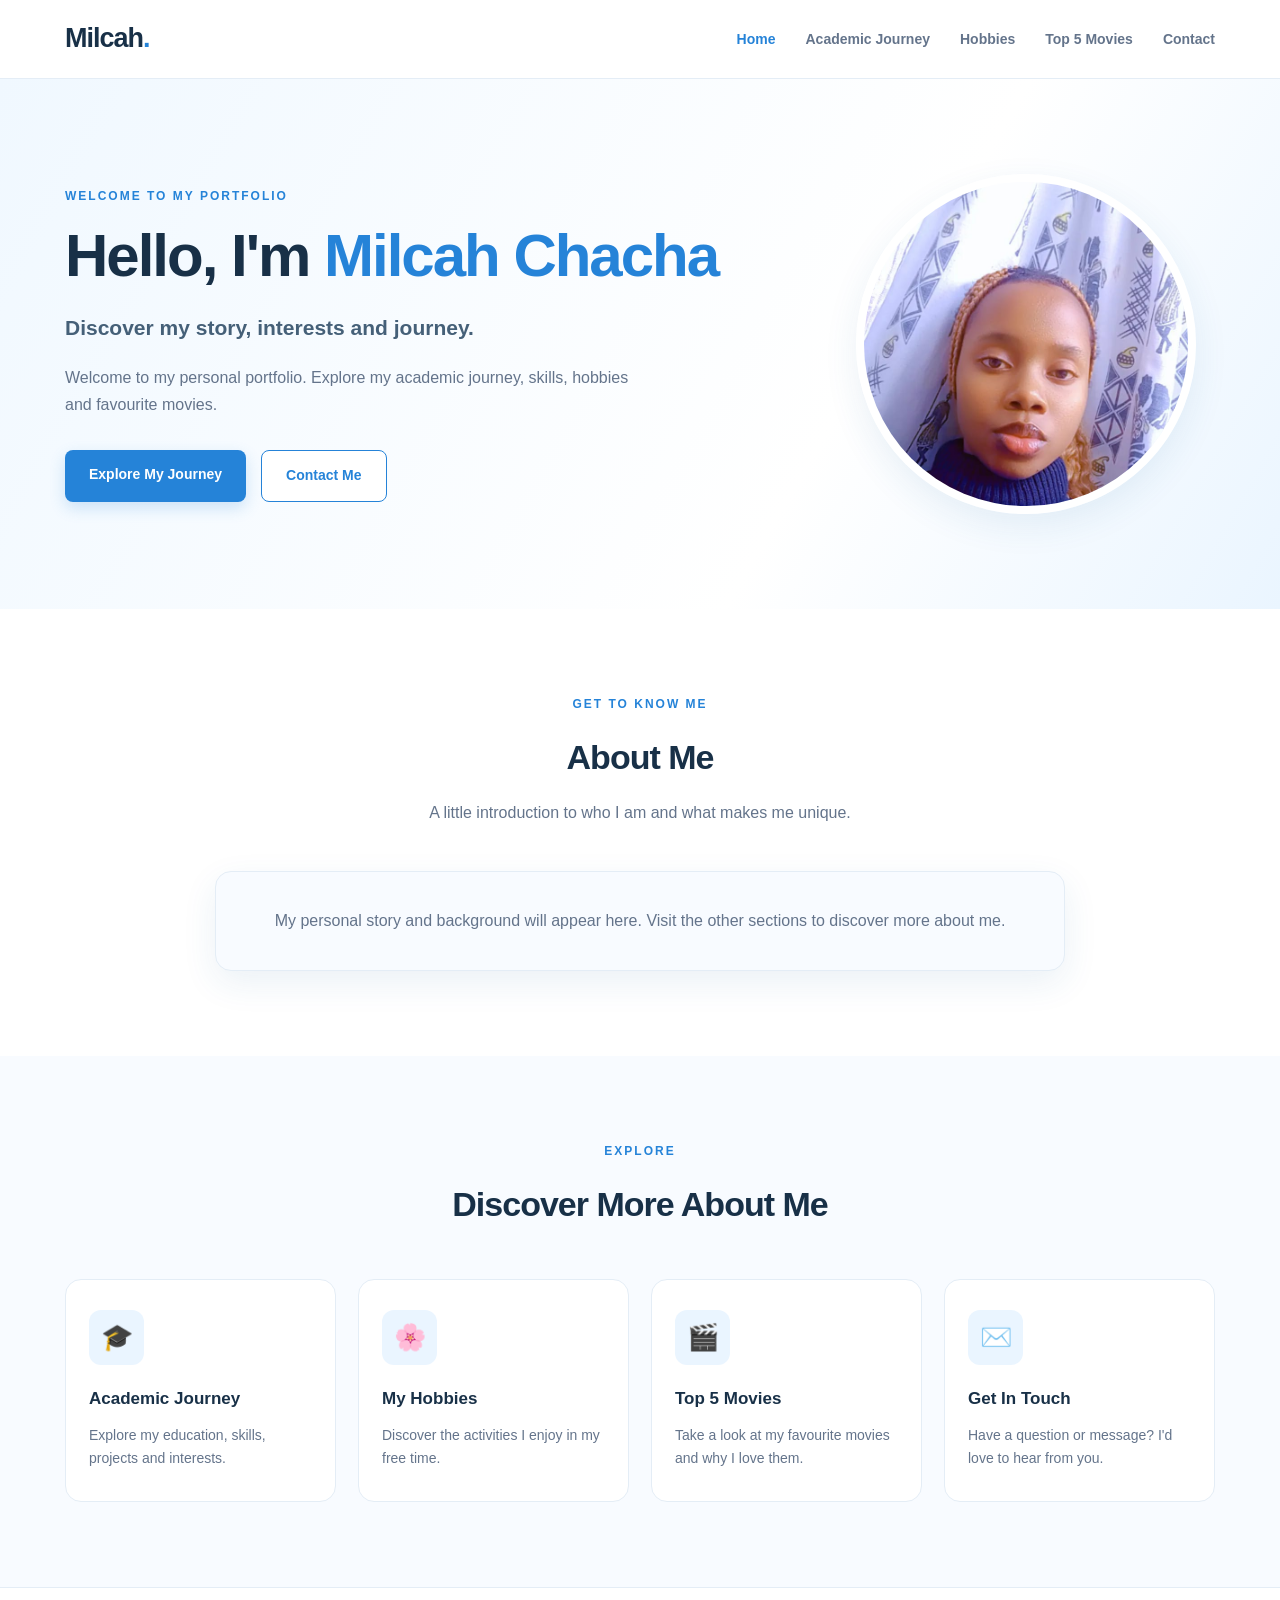
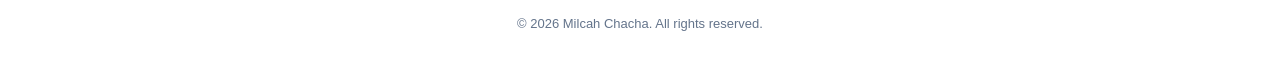
==== frontend/index.html @ 8a91ce58 "first commit" ====
<!DOCTYPE html>
<html lang="en">
<head>
    <meta charset="UTF-8">
    <meta name="viewport" content="width=device-width, initial-scale=1.0">
    <meta name="description" content="The personal portfolio of Milcah Chacha.">
    <title>Milcah Chacha | Personal Portfolio</title>

    <link rel="stylesheet" href="./assets/css/style.css">
</head>

<body>

    <!-- NAVIGATION -->
    <header class="site-header">
        <nav class="navbar container">

            <a href="./index.html" class="logo">
                Milcah<span>.</span>
            </a>

            <button class="menu-toggle"
                    id="menu-toggle"
                    aria-label="Toggle navigation"
                    aria-expanded="false">
                ☰
            </button>

            <ul class="nav-links" id="nav-links">
                <li>
                    <a href="./index.html" class="active">Home</a>
                </li>

                <li>
                    <a href="./academic.html">Academic Journey</a>
                </li>

                <li>
                    <a href="./hobbies.html">Hobbies</a>
                </li>

                <li>
                    <a href="./movies.html">Top 5 Movies</a>
                </li>

                <li>
                    <a href="./contact.html">Contact</a>
                </li>
            </ul>

        </nav>
    </header>


    <main>

        <!-- HERO SECTION -->
        <section class="hero">
            <div class="container hero-content">

                <div class="hero-text">

                    <p class="eyebrow">
                        WELCOME TO MY PORTFOLIO
                    </p>

                    <h1>
                        Hello, I'm
                        <span id="profile-name">Milcah Chacha</span>
                    </h1>

                    <h2 id="profile-headline">
                        Discover my story, interests and journey.
                    </h2>

                    <p id="profile-bio">
                        Welcome to my personal portfolio. Explore my academic
                        journey, skills, hobbies and favourite movies.
                    </p>

                    <div class="hero-buttons">

                        <a href="./academic.html" class="btn btn-primary">
                            Explore My Journey
                        </a>

                        <a href="./contact.html" class="btn btn-outline">
                            Contact Me
                        </a>

                    </div>

                </div>

                <div class="hero-image">
                    <img
                        id="profile-image"
                        src="./assets/images/profile-placeholder.jpg"
                        alt="Milcah Chacha"
                        onerror="this.style.display='none'"
                    >
                </div>

            </div>
        </section>


        <!-- ABOUT SECTION -->
        <section class="about-section section-padding">

            <div class="container">

                <div class="section-heading">

                    <p class="eyebrow">GET TO KNOW ME</p>

                    <h2>About Me</h2>

                    <p>
                        A little introduction to who I am and what makes me unique.
                    </p>

                </div>

                <div class="about-card">

                    <p id="about-bio">
                        My personal story and background will appear here.
                        Visit the other sections to discover more about me.
                    </p>

                </div>

            </div>

        </section>


        <!-- PORTFOLIO QUICK LINKS -->
        <section class="quick-links section-padding">

            <div class="container">

                <div class="section-heading">

                    <p class="eyebrow">EXPLORE</p>

                    <h2>Discover More About Me</h2>

                </div>

                <div class="feature-grid">

                    <a href="./academic.html" class="feature-card">

                        <span class="feature-icon">🎓</span>

                        <h3>Academic Journey</h3>

                        <p>
                            Explore my education, skills, projects and interests.
                        </p>

                    </a>


                    <a href="./hobbies.html" class="feature-card">

                        <span class="feature-icon">🌸</span>

                        <h3>My Hobbies</h3>

                        <p>
                            Discover the activities I enjoy in my free time.
                        </p>

                    </a>


                    <a href="./movies.html" class="feature-card">

                        <span class="feature-icon">🎬</span>

                        <h3>Top 5 Movies</h3>

                        <p>
                            Take a look at my favourite movies and why I love them.
                        </p>

                    </a>


                    <a href="./contact.html" class="feature-card">

                        <span class="feature-icon">✉️</span>

                        <h3>Get In Touch</h3>

                        <p>
                            Have a question or message? I'd love to hear from you.
                        </p>

                    </a>

                </div>

            </div>

        </section>

    </main>


    <!-- FOOTER -->
    <footer class="site-footer">

        <div class="container">

            <p>
                &copy;
                <span id="current-year"></span>
                Milcah Chacha. All rights reserved.
            </p>

        </div>

    </footer>


    <!-- JAVASCRIPT -->
    <script src="./assets/js/api.js"></script>
    <script src="./assets/js/main.js"></script>

</body>
</html>
---- frontend/assets/css/style.css ----
/* =========================================
   MILCAH CHACHA - PERSONAL PORTFOLIO
   Main stylesheet
========================================= */

:root {
    --primary: #2583d8;
    --primary-dark: #1768b5;
    --primary-light: #eaf5ff;
    --text-dark: #183047;
    --text-muted: #64748b;
    --white: #ffffff;
    --background: #f8fbff;
    --border: #e4edf6;
    --shadow: 0 12px 35px rgba(36, 100, 160, 0.09);
    --radius: 16px;
}

* {
    margin: 0;
    padding: 0;
    box-sizing: border-box;
}

html {
    scroll-behavior: smooth;
}

body {
    font-family: "Segoe UI", Arial, sans-serif;
    color: var(--text-dark);
    background: var(--white);
    line-height: 1.7;
}

a {
    text-decoration: none;
    color: inherit;
}

.container {
    width: min(1150px, 90%);
    margin: auto;
}

.section-padding {
    padding: 85px 0;
}

/* NAVIGATION */

.site-header {
    background: var(--white);
    border-bottom: 1px solid var(--border);
    position: sticky;
    top: 0;
    z-index: 1000;
}

.navbar {
    min-height: 78px;
    display: flex;
    justify-content: space-between;
    align-items: center;
}

.logo {
    font-size: 27px;
    font-weight: 800;
    letter-spacing: -1px;
    color: var(--text-dark);
}

.logo span {
    color: var(--primary);
}

.nav-links {
    display: flex;
    align-items: center;
    gap: 30px;
    list-style: none;
}

.nav-links a {
    color: var(--text-muted);
    font-size: 14px;
    font-weight: 600;
    transition: color 0.3s ease;
}

.nav-links a:hover,
.nav-links a.active {
    color: var(--primary);
}

.menu-toggle {
    display: none;
    border: none;
    background: none;
    font-size: 27px;
    cursor: pointer;
    color: var(--text-dark);
}

/* HERO SECTION */

.hero {
    background: linear-gradient(
        120deg,
        #f0f8ff 0%,
        #ffffff 65%,
        #eaf5ff 100%
    );
    padding: 95px 0;
    overflow: hidden;
}

.hero-content {
    display: grid;
    grid-template-columns: 1.3fr 0.7fr;
    align-items: center;
    gap: 70px;
}

.eyebrow {
    color: var(--primary);
    font-size: 12px;
    font-weight: 800;
    letter-spacing: 2px;
    margin-bottom: 15px;
}

.hero-text h1 {
    font-size: clamp(38px, 5vw, 60px);
    line-height: 1.15;
    letter-spacing: -2px;
    margin-bottom: 20px;
}

.hero-text h1 span {
    color: var(--primary);
}

.hero-text h2 {
    font-size: 21px;
    font-weight: 600;
    color: #456078;
    margin-bottom: 18px;
}

.hero-text > p:not(.eyebrow) {
    color: var(--text-muted);
    max-width: 570px;
    font-size: 16px;
}

.hero-buttons {
    display: flex;
    flex-wrap: wrap;
    gap: 15px;
    margin-top: 32px;
}

.btn {
    display: inline-block;
    padding: 13px 24px;
    border-radius: 8px;
    font-size: 14px;
    font-weight: 700;
    transition: all 0.3s ease;
}

.btn-primary {
    background: var(--primary);
    color: var(--white);
    box-shadow: 0 6px 16px rgba(37, 131, 216, 0.2);
}

.btn-primary:hover {
    background: var(--primary-dark);
    transform: translateY(-3px);
}

.btn-outline {
    color: var(--primary);
    border: 1px solid var(--primary);
    background: var(--white);
}

.btn-outline:hover {
    background: var(--primary-light);
    transform: translateY(-3px);
}

/* CIRCULAR PROFILE IMAGE */

.hero-image {
    display: flex;
    justify-content: center;
    align-items: center;
}

.hero-image img {
    width: 340px;
    height: 340px;
    min-width: 340px;
    object-fit: cover;
    object-position: center 35%;
    border-radius: 50%;
    border: 8px solid var(--white);
    box-shadow: var(--shadow);
}

/* SECTION HEADINGS */

.section-heading {
    text-align: center;
    max-width: 650px;
    margin: 0 auto 45px;
}

.section-heading h2 {
    font-size: 34px;
    letter-spacing: -1px;
    margin-bottom: 12px;
}

.section-heading > p:last-child {
    color: var(--text-muted);
}

/* ABOUT SECTION */

.about-section {
    background: var(--white);
}

.about-card {
    max-width: 850px;
    margin: auto;
    padding: 35px;
    background: var(--background);
    border: 1px solid var(--border);
    border-radius: var(--radius);
    text-align: center;
    color: var(--text-muted);
    box-shadow: var(--shadow);
}

/* PROFILE CONTACT DETAILS */

.profile-contact {
    margin-top: 25px;
    padding-top: 20px;
    border-top: 1px solid var(--border);
    display: flex;
    justify-content: center;
    flex-wrap: wrap;
    gap: 20px;
}

.profile-contact p {
    font-size: 14px;
    color: var(--text-muted);
}

.profile-contact a {
    color: var(--primary);
    font-weight: 600;
}

.profile-contact a:hover {
    text-decoration: underline;
}

/* QUICK LINKS */

.quick-links {
    background: var(--background);
}

.feature-grid {
    display: grid;
    grid-template-columns: repeat(4, 1fr);
    gap: 22px;
}

.feature-card {
    display: block;
    padding: 30px 23px;
    background: var(--white);
    border: 1px solid var(--border);
    border-radius: var(--radius);
    transition: all 0.3s ease;
}

.feature-card:hover {
    transform: translateY(-7px);
    border-color: #a9d5fa;
    box-shadow: var(--shadow);
}

.feature-icon {
    display: inline-flex;
    width: 55px;
    height: 55px;
    justify-content: center;
    align-items: center;
    background: var(--primary-light);
    border-radius: 12px;
    font-size: 26px;
    margin-bottom: 20px;
}

.feature-card h3 {
    font-size: 17px;
    margin-bottom: 10px;
}

.feature-card p {
    color: var(--text-muted);
    font-size: 14px;
}

/* FOOTER */

.site-footer {
    background: var(--white);
    border-top: 1px solid var(--border);
    padding: 25px 0;
    text-align: center;
}

.site-footer p {
    color: var(--text-muted);
    font-size: 13px;
}

/* RESPONSIVE DESIGN */

@media (max-width: 950px) {
    .feature-grid {
        grid-template-columns: repeat(2, 1fr);
    }

    .hero-content {
        gap: 35px;
    }

    .hero-image img {
        width: 290px;
        height: 290px;
        min-width: 290px;
    }
}

@media (max-width: 700px) {
    .navbar {
        min-height: 70px;
    }

    .menu-toggle {
        display: block;
    }

    .nav-links {
        display: none;
        position: absolute;
        top: 70px;
        left: 0;
        width: 100%;
        padding: 20px 5%;
        background: var(--white);
        border-bottom: 1px solid var(--border);
        flex-direction: column;
        align-items: flex-start;
        gap: 18px;
    }

    .nav-links.show {
        display: flex;
    }

    .hero {
        padding: 65px 0;
    }

    .hero-content {
        grid-template-columns: 1fr;
        text-align: center;
    }

    .hero-text > p:not(.eyebrow) {
        margin: auto;
    }

    .hero-buttons {
        justify-content: center;
    }

    .hero-image {
        grid-row: 1;
    }

    .hero-image img {
        width: 250px;
        height: 250px;
        min-width: 250px;
    }

    .section-padding {
        padding: 65px 0;
    }

    .section-heading h2 {
        font-size: 28px;
    }

    .profile-contact {
        flex-direction: column;
        gap: 10px;
    }
}

@media (max-width: 480px) {
    .feature-grid {
        grid-template-columns: 1fr;
    }

    .hero-text h1 {
        font-size: 38px;
    }

    .about-card {
        padding: 24px;
    }
}

/* ==========================================
   ACADEMIC JOURNEY PAGE
========================================== */

.academic-hero {
    background: linear-gradient(135deg, #eaf5ff, #d6eaff);
    padding: 90px 0;
    text-align: center;
}

.academic-hero h1 {
    color: #153e65;
    font-size: clamp(2.2rem, 5vw, 3.5rem);
    margin: 15px 0;
}

.academic-hero p:not(.eyebrow) {
    max-width: 650px;
    margin: 0 auto;
    color: #52677d;
    line-height: 1.8;
}

.academic-alt {
    background: #f3f8fd;
}

.education-list {
    max-width: 850px;
    margin: 40px auto 0;
    display: grid;
    gap: 22px;
}

.education-card {
    display: flex;
    align-items: flex-start;
    gap: 22px;
    background: #ffffff;
    border: 1px solid #e1edf8;
    border-radius: 16px;
    padding: 28px;
    box-shadow: 0 8px 25px rgba(30, 75, 115, 0.07);
}

.education-marker {
    width: 55px;
    height: 55px;
    min-width: 55px;
    display: flex;
    align-items: center;
    justify-content: center;
    background: #e7f2ff;
    border-radius: 50%;
    font-size: 25px;
}

.education-content {
    flex: 1;
}

.education-period {
    display: inline-block;
    color: #2476bd;
    font-weight: 700;
    font-size: 0.9rem;
    margin-bottom: 10px;
}

.education-content h3 {
    color: #173f64;
    font-size: 1.25rem;
    margin-bottom: 10px;
}

.education-institution {
    color: #64758a;
    line-height: 1.7;
    margin-bottom: 15px;
}

.education-status {
    display: inline-block;
    background: #e8f6ee;
    color: #217346;
    padding: 7px 13px;
    border-radius: 20px;
    font-size: 0.85rem;
    font-weight: 600;
}

.academic-placeholder {
    max-width: 850px;
    margin: 30px auto 0;
    padding: 30px;
    background: #ffffff;
    border: 1px dashed #b9d3ec;
    border-radius: 14px;
    color: #65788c;
    text-align: center;
}

.academic-grid {
    display: grid;
    grid-template-columns: repeat(3, 1fr);
    gap: 22px;
    margin-top: 35px;
}

.academic-info-card,
.skill-card {
    background: #ffffff;
    padding: 28px;
    border: 1px solid #e3edf6;
    border-radius: 15px;
    box-shadow: 0 7px 22px rgba(30, 75, 115, 0.06);
}

.academic-icon {
    font-size: 32px;
    margin-bottom: 18px;
}

.academic-info-card h3,
.skill-card h3 {
    color: #173f64;
    margin-bottom: 12px;
}

.academic-info-card p,
.skill-card p {
    color: #64758a;
    line-height: 1.7;
}

.skill-card span {
    display: inline-block;
    margin-top: 12px;
    color: #2476bd;
    font-weight: 600;
}

.loading-message {
    text-align: center;
    color: #64758a;
    padding: 25px;
}

.error-message {
    color: #b42318;
    background: #fff1f0;
    border-radius: 10px;
    padding: 15px;
    text-align: center;
    margin-top: 20px;
}

@media (max-width: 750px) {

    .academic-hero {
        padding: 65px 20px;
    }

    .academic-grid {
        grid-template-columns: 1fr;
    }

    .education-card {
        padding: 20px;
        gap: 15px;
    }

    .education-marker {
        width: 45px;
        height: 45px;
        min-width: 45px;
    }

}

/* ==========================================
   HOBBIES PAGE
========================================== */

.hobbies-hero {
    background: linear-gradient(135deg, #eaf5ff, #dceeff);
}

.hobbies-grid {
    display: grid;
    grid-template-columns: repeat(3, minmax(0, 1fr));
    gap: 25px;
    margin-top: 40px;
}

.hobby-card {
    overflow: hidden;
    background: #ffffff;
    border: 1px solid #e3edf6;
    border-radius: 17px;
    box-shadow: 0 8px 25px rgba(30, 75, 115, 0.07);
    transition: transform 0.25s ease, box-shadow 0.25s ease;
}

.hobby-card:hover {
    transform: translateY(-6px);
    box-shadow: 0 14px 30px rgba(30, 75, 115, 0.12);
}

.hobby-visual {
    height: 210px;
    display: flex;
    align-items: center;
    justify-content: center;
    background: linear-gradient(135deg, #eaf5ff, #dceeff);
    overflow: hidden;
}

.hobby-image {
    width: 100%;
    height: 100%;
    object-fit: cover;
}

.hobby-icon {
    font-size: 75px;
}

.hobby-card-content {
    padding: 25px;
}

.hobby-card-content h3 {
    color: #173f64;
    font-size: 1.25rem;
    margin-bottom: 10px;
}

.hobby-card-content p {
    color: #64758a;
    line-height: 1.7;
}

@media (max-width: 850px) {
    .hobbies-grid {
        grid-template-columns: repeat(2, minmax(0, 1fr));
    }
}

@media (max-width: 550px) {
    .hobbies-grid {
        grid-template-columns: 1fr;
    }

    .hobby-visual {
        height: 230px;
    }
}

/* ==========================================
   MILCAH CHACHA - TOP 5 MOVIES
   PROFESSIONAL CINEMATIC DESIGN
========================================== */

/* MOVIES PAGE HEADER AND FOOTER */

.header {
    background: #ffffff;
    border-bottom: 1px solid #e4edf6;
    position: sticky;
    top: 0;
    z-index: 1000;
}

.footer {
    background: #0b2038;
    padding: 28px 15px;
    text-align: center;
}

.footer p {
    color: #d5e2f0;
    font-size: 13px;
}

/* HERO SECTION */

.movies-hero {
    position: relative;
    min-height: 390px;
    padding: 100px 20px;
    display: flex;
    align-items: center;
    justify-content: center;
    text-align: center;
    overflow: hidden;
    background:
        radial-gradient(
            ellipse at 50% 110%,
            rgba(37, 131, 216, 0.35),
            transparent 55%
        ),
        linear-gradient(
            135deg,
            #07182e 0%,
            #102d4d 55%,
            #173e65 100%
        );
}

.movies-hero .container {
    position: relative;
    z-index: 1;
}

.movies-hero .section-label {
    color: #e9bd65;
    font-size: 12px;
    font-weight: 800;
    letter-spacing: 4px;
    margin-bottom: 20px;
}

.movies-hero h1 {
    color: #ffffff;
    font-size: clamp(38px, 6vw, 65px);
    font-weight: 800;
    letter-spacing: -2px;
    line-height: 1.15;
    margin-bottom: 20px;
}

.movies-hero p:not(.section-label) {
    color: #c4d5e7;
    max-width: 620px;
    margin: auto;
    font-size: 16px;
    line-height: 1.8;
}

/* MOVIES CONTENT SECTION */

.movies-section {
    width: min(1250px, 90%);
    margin: auto;
    padding-top: 85px;
    padding-bottom: 100px;
}

.movies-heading {
    display: flex;
    justify-content: space-between;
    align-items: flex-end;
    gap: 20px;
    margin-bottom: 40px;
    padding-bottom: 22px;
    border-bottom: 1px solid #e3eaf2;
}

.movies-heading .section-label {
    color: #2583d8;
    font-size: 11px;
    font-weight: 800;
    letter-spacing: 3px;
}

.movies-heading h2 {
    color: #102b49;
    font-size: clamp(24px, 3vw, 34px);
    font-weight: 800;
    margin-top: 10px;
}

.movies-count {
    color: #1768b5;
    font-size: 13px;
    font-weight: 700;
    background: #eaf5ff;
    padding: 10px 17px;
    border-radius: 30px;
    white-space: nowrap;
}

/* MOVIE GRID */

.movies-grid {
    display: grid;
    grid-template-columns: repeat(5, minmax(0, 1fr));
    gap: 23px;
    align-items: start;
}

/* MOVIE CARDS */

.movie-card {
    position: relative;
    background: #ffffff;
    border: 1px solid #e4edf6;
    border-radius: 14px;
    overflow: hidden;
    box-shadow: 0 7px 24px rgba(16, 43, 73, 0.07);
    transition:
        transform 0.3s ease,
        box-shadow 0.3s ease,
        border-color 0.3s ease;
}

.movie-card:hover {
    transform: translateY(-9px);
    border-color: #b5d7f5;
    box-shadow: 0 18px 38px rgba(16, 43, 73, 0.15);
}

/* MOVIE POSTERS */

.movie-poster-wrapper {
    position: relative;
    width: 100%;
    aspect-ratio: 2 / 3;
    overflow: hidden;
    background: #102b49;
}

.movie-poster {
    width: 100%;
    height: 100%;
    display: block;
    object-fit: cover;
    transition: transform 0.5s ease;
}

.movie-card:hover .movie-poster {
    transform: scale(1.06);
}

/* TEMPORARY POSTER DESIGN */

.movie-poster-placeholder {
    position: relative;
    width: 100%;
    height: 100%;
    padding: 20px;
    display: flex;
    flex-direction: column;
    justify-content: center;
    align-items: center;
    text-align: center;
    color: #ffffff;
    background:
        radial-gradient(
            circle at 50% 30%,
            #315d86,
            transparent 65%
        ),
        linear-gradient(
            145deg,
            #07182e,
            #173e65
        );
}

.movie-poster-placeholder span {
    color: #e9bd65;
    font-size: 11px;
    font-weight: 800;
    letter-spacing: 3px;
    margin-bottom: 18px;
}

.movie-poster-placeholder strong {
    color: #ffffff;
    font-size: clamp(16px, 1.5vw, 23px);
    font-weight: 800;
    line-height: 1.3;
}

.movie-poster-placeholder small {
    color: #c4d5e7;
    font-size: 14px;
    margin-top: 16px;
}

/* RANKING BADGES */

.movie-rank {
    position: absolute;
    top: 14px;
    left: 14px;
    z-index: 2;
    width: 43px;
    height: 43px;
    display: flex;
    align-items: center;
    justify-content: center;
    background: #e9bd65;
    color: #102b49;
    border: 2px solid #ffffff;
    border-radius: 50%;
    font-size: 14px;
    font-weight: 900;
    box-shadow: 0 4px 12px rgba(0, 0, 0, 0.2);
}

/* MOVIE DETAILS */

.movie-details {
    padding: 20px 17px 23px;
}

.movie-category {
    color: #2583d8;
    font-size: 10px;
    font-weight: 800;
    letter-spacing: 1.8px;
    margin-bottom: 9px;
}

.movie-details h3 {
    color: #183047;
    font-size: 16px;
    font-weight: 800;
    line-height: 1.4;
    margin-bottom: 9px;
}

.movie-year {
    color: #64748b;
    font-size: 13px;
    font-weight: 600;
}

/* LOADING, EMPTY AND ERROR STATES */

.movies-grid .loading-message,
.movies-grid .empty-message,
.movies-grid .error-message {
    grid-column: 1 / -1;
    padding: 30px;
    text-align: center;
    border-radius: 12px;
    background: #f1f7fd;
    color: #52677e;
}

/* TABLET RESPONSIVENESS */

@media (max-width: 1100px) {
    .movies-grid {
        grid-template-columns: repeat(3, minmax(0, 1fr));
    }
}

/* MOBILE RESPONSIVENESS */

@media (max-width: 700px) {
    .movies-hero {
        min-height: 310px;
        padding: 75px 20px;
    }

    .movies-hero h1 {
        letter-spacing: -1px;
    }

    .movies-section {
        padding-top: 55px;
        padding-bottom: 65px;
    }

    .movies-heading {
        align-items: flex-start;
        flex-direction: column;
    }

    .movies-grid {
        grid-template-columns: repeat(2, minmax(0, 1fr));
        gap: 16px;
    }

    .movie-details {
        padding: 15px 12px 18px;
    }

    .movie-details h3 {
        font-size: 14px;
    }

    .movie-rank {
        width: 36px;
        height: 36px;
        font-size: 12px;
    }

    .movie-poster-placeholder {
        padding: 12px;
    }

    .movie-poster-placeholder strong {
        font-size: 17px;
    }
}

/* SMALL PHONES */

@media (max-width: 360px) {
    .movies-grid {
        grid-template-columns: 1fr;
    }
}

/* ==========================================
   CONTACT PAGE
   PROFESSIONAL PORTFOLIO DESIGN
========================================== */

.contact-hero {
    padding: 85px 20px;
    text-align: center;
    background: linear-gradient(135deg, #eaf5ff, #dceeff);
}

.contact-eyebrow {
    color: #2583d8;
    font-size: 12px;
    font-weight: 800;
    letter-spacing: 3px;
    margin-bottom: 15px;
}

.contact-hero h1 {
    color: #183047;
    font-size: clamp(36px, 5vw, 52px);
    font-weight: 800;
    letter-spacing: -1.5px;
    margin-bottom: 15px;
}

.contact-hero > .container > p:last-child {
    max-width: 650px;
    margin: auto;
    color: #64748b;
    font-size: 16px;
    line-height: 1.8;
}

/* CONTACT SECTION */

.contact-section {
    padding: 85px 0;
    background: #f8fbff;
}

.contact-layout {
    display: grid;
    grid-template-columns: 0.85fr 1.15fr;
    gap: 45px;
    align-items: start;
}

/* CONTACT INFORMATION */

.contact-information {
    padding: 35px 15px 25px 0;
}

.contact-small-heading {
    color: #2583d8;
    font-size: 11px;
    font-weight: 800;
    letter-spacing: 2.5px;
    margin-bottom: 14px;
}

.contact-information > h2 {
    color: #183047;
    font-size: clamp(25px, 3vw, 34px);
    line-height: 1.3;
    margin-bottom: 18px;
}

.contact-description {
    color: #64748b;
    line-height: 1.9;
    margin-bottom: 35px;
}

.contact-detail {
    display: flex;
    align-items: center;
    gap: 18px;
    margin-bottom: 27px;
}

.contact-detail-icon {
    width: 52px;
    height: 52px;
    min-width: 52px;
    display: flex;
    align-items: center;
    justify-content: center;
    background: #eaf5ff;
    color: #2583d8;
    border-radius: 13px;
    font-size: 23px;
}

.contact-detail h3 {
    color: #183047;
    font-size: 15px;
    margin-bottom: 4px;
}

.contact-detail a {
    color: #64748b;
    font-size: 14px;
    overflow-wrap: anywhere;
}

.contact-detail a:hover {
    color: #2583d8;
}

.contact-note {
    margin-top: 38px;
    padding: 23px;
    background: #eaf5ff;
    border-left: 4px solid #2583d8;
    border-radius: 8px;
}

.contact-note h3 {
    color: #183047;
    font-size: 16px;
    margin-bottom: 8px;
}

.contact-note p {
    color: #64748b;
    font-size: 14px;
    line-height: 1.8;
}

/* CONTACT FORM CARD */

.contact-form-card {
    background: #ffffff;
    padding: 42px;
    border: 1px solid #e4edf6;
    border-radius: 17px;
    box-shadow: 0 12px 35px rgba(36, 100, 160, 0.08);
}

.contact-form-heading {
    margin-bottom: 30px;
}

.contact-form-heading h2 {
    color: #183047;
    font-size: 27px;
    margin-bottom: 8px;
}

.contact-form-heading > p:last-child {
    color: #64748b;
    font-size: 14px;
}

/* FORM FIELDS */

.form-group {
    margin-bottom: 22px;
}

.form-group label {
    display: block;
    color: #183047;
    font-size: 14px;
    font-weight: 700;
    margin-bottom: 9px;
}

.form-group input,
.form-group textarea {
    display: block;
    width: 100%;
    padding: 14px 15px;
    border: 1px solid #dce6f0;
    border-radius: 8px;
    background: #fbfdff;
    color: #183047;
    font-family: inherit;
    font-size: 14px;
    outline: none;
    transition: border-color 0.25s ease, box-shadow 0.25s ease;
}

.form-group input {
    height: 50px;
}

.form-group textarea {
    min-height: 145px;
    resize: vertical;
}

.form-group input:focus,
.form-group textarea:focus {
    border-color: #2583d8;
    box-shadow: 0 0 0 3px rgba(37, 131, 216, 0.12);
    background: #ffffff;
}

.form-group input::placeholder,
.form-group textarea::placeholder {
    color: #9aa9b8;
}

/* SUBMIT BUTTON */

.contact-submit-btn {
    width: 100%;
    min-height: 52px;
    border: none;
    border-radius: 8px;
    background: #2583d8;
    color: #ffffff;
    font-family: inherit;
    font-size: 15px;
    font-weight: 700;
    cursor: pointer;
    transition: background 0.25s ease, transform 0.25s ease;
}

.contact-submit-btn:hover {
    background: #1768b5;
    transform: translateY(-2px);
}

.contact-submit-btn:disabled {
    opacity: 0.65;
    cursor: not-allowed;
    transform: none;
}

/* FORM FEEDBACK */

.contact-feedback {
    display: none;
    margin-top: 18px;
    padding: 13px 15px;
    border-radius: 8px;
    font-size: 14px;
    line-height: 1.6;
}

.contact-feedback.success,
.contact-feedback.error {
    display: block;
}

.contact-feedback.success {
    color: #176b3a;
    background: #e9f8ef;
    border: 1px solid #bce8cc;
}

.contact-feedback.error {
    color: #b42318;
    background: #fff1f0;
    border: 1px solid #ffd0cc;
}

/* RESPONSIVE CONTACT PAGE */

@media (max-width: 850px) {

    .contact-layout {
        grid-template-columns: 1fr;
        gap: 25px;
    }

    .contact-information {
        padding: 0;
    }

    .contact-form-card {
        padding: 30px;
    }

}

@media (max-width: 550px) {

    .contact-hero {
        padding: 65px 18px;
    }

    .contact-section {
        padding: 55px 0;
    }

    .contact-form-card {
        padding: 23px 18px;
    }

    .contact-information > h2 {
        font-size: 27px;
    }

    .contact-detail {
        gap: 13px;
    }

}
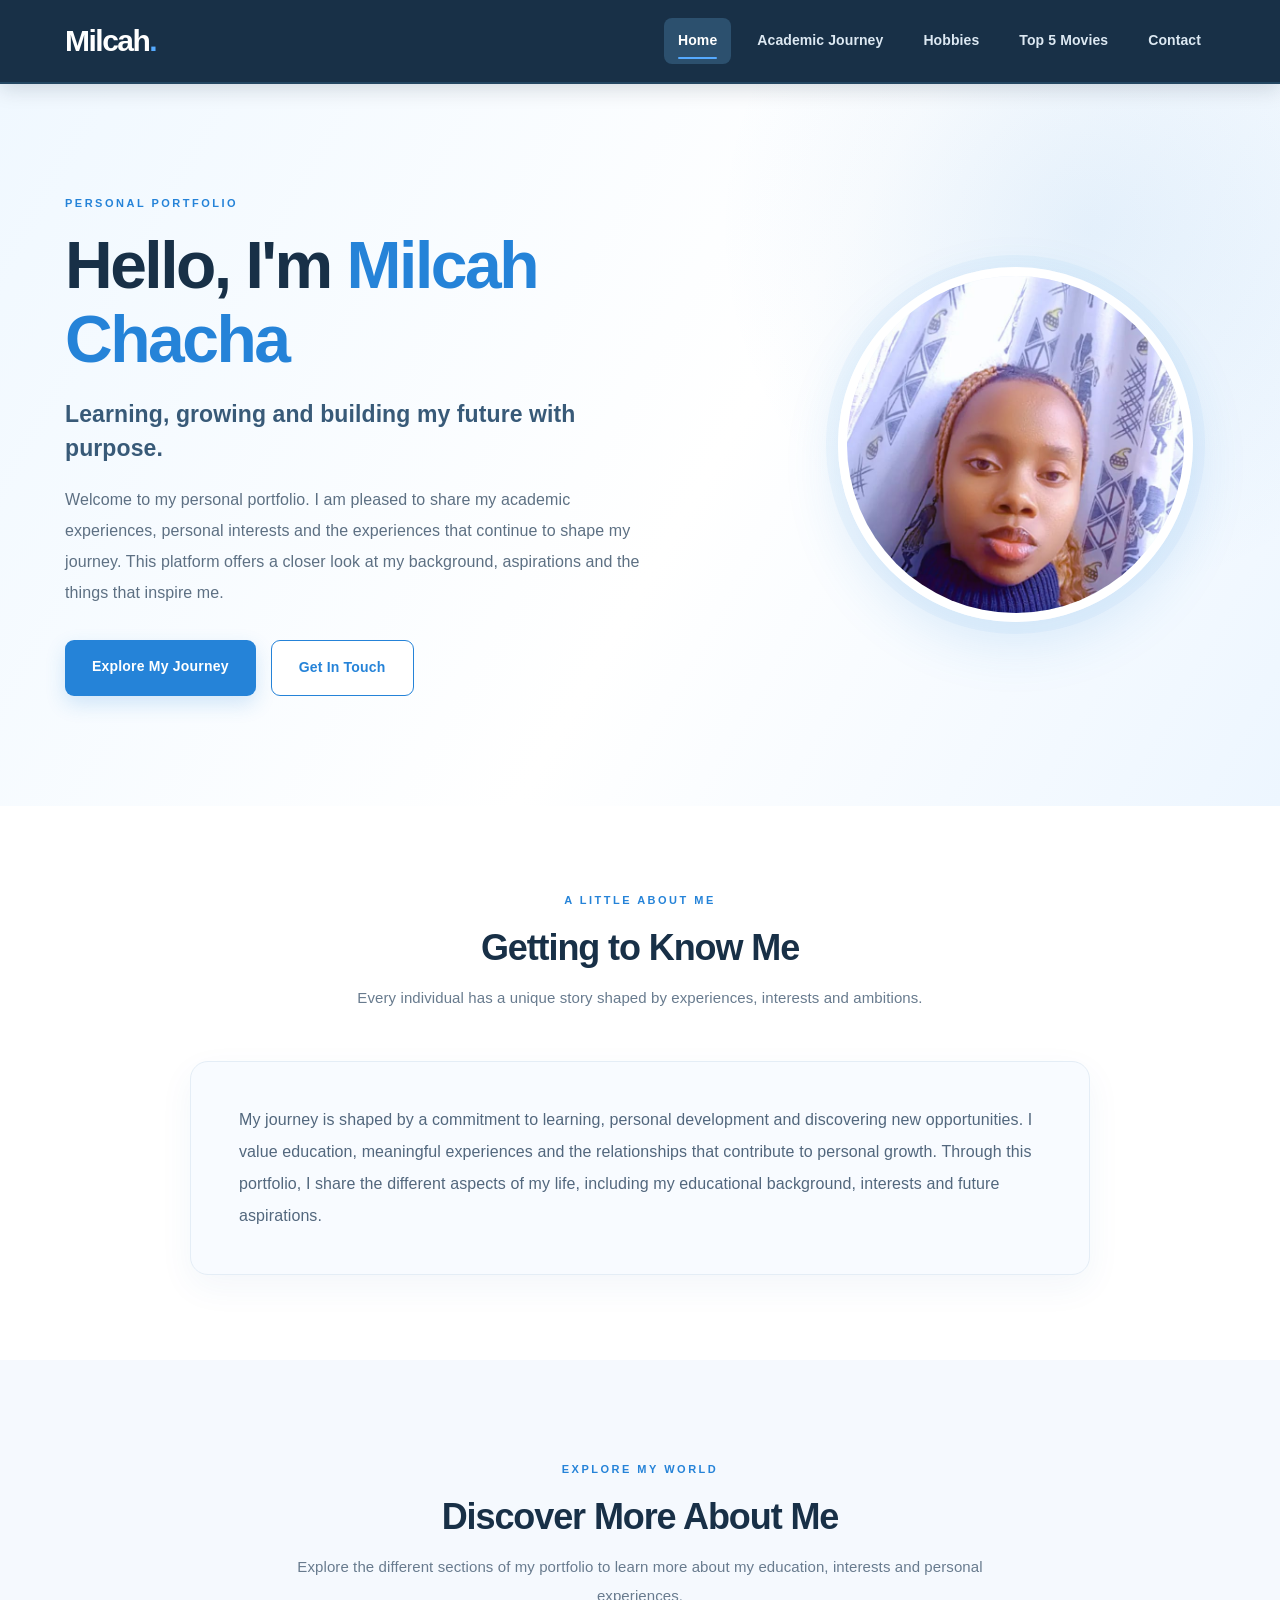
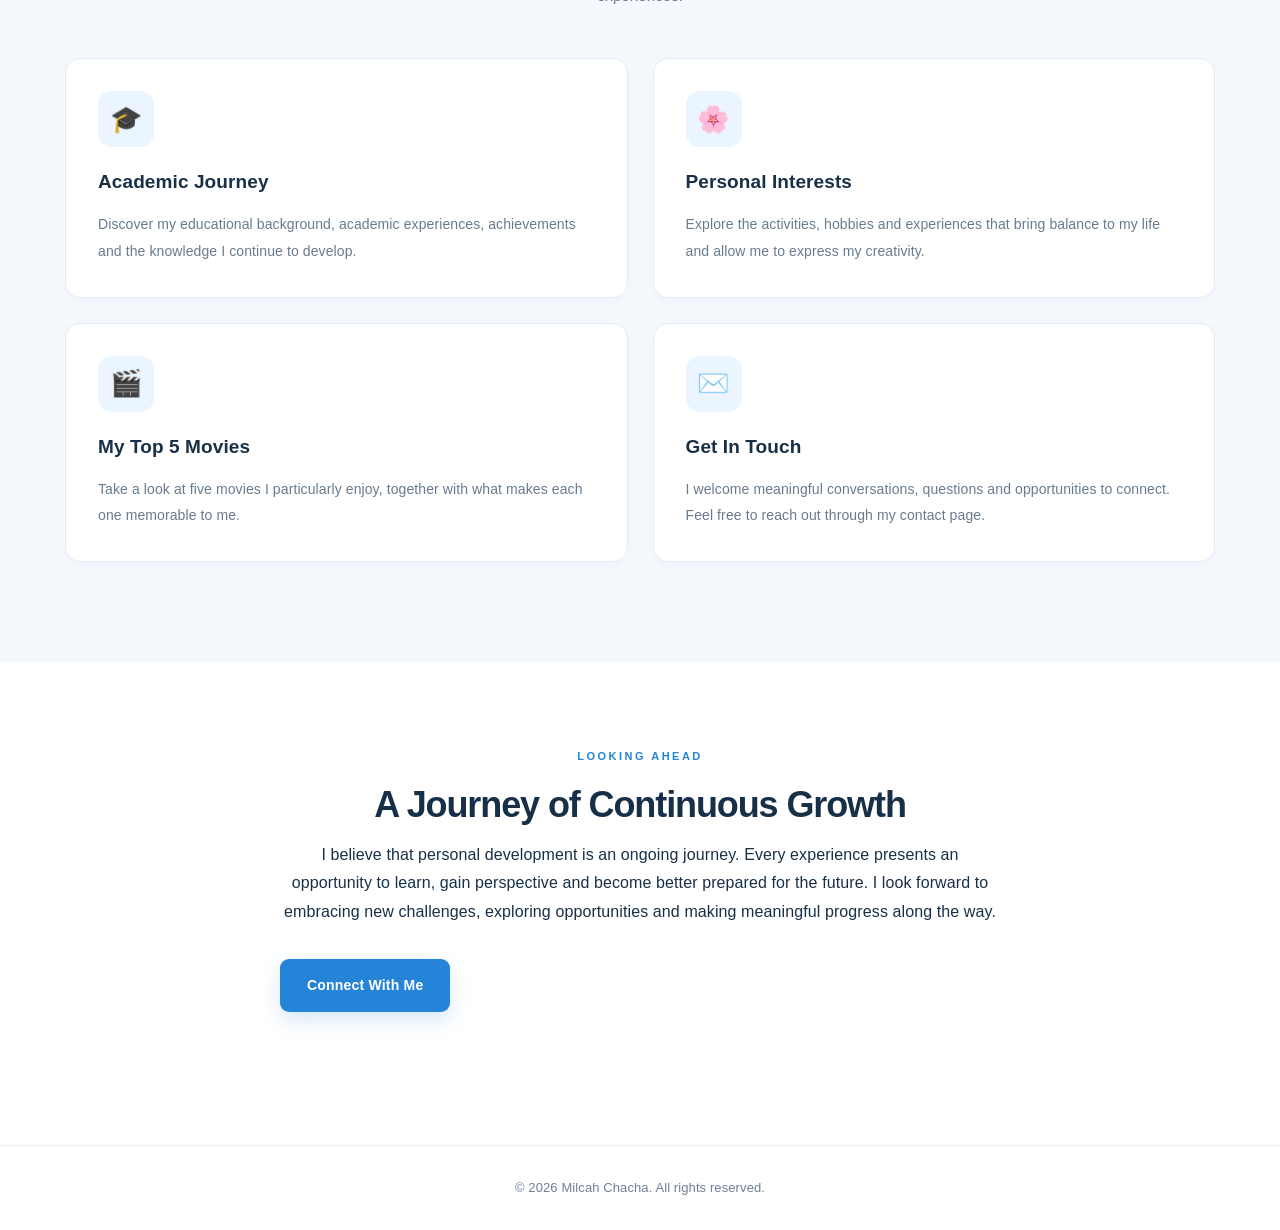
==== commit 53f80dda: "updated content" ====
--- a/frontend/index.html
+++ b/frontend/index.html
@@ -4,7 +4,12 @@
 <head>
     <meta charset="UTF-8">
     <meta name="viewport" content="width=device-width, initial-scale=1.0">
-    <meta name="description" content="The personal portfolio of Milcah Chacha.">
+
+    <meta name="description" content="Explore the personal portfolio of Milcah Chacha, featuring her academic journey, personal interests, experiences and aspirations.">
+
+    <meta name="author" content="Milcah Chacha">
+    <meta name="theme-color" content="#ffffff">
+
     <title>Milcah Chacha | Personal Portfolio</title>
 
     <link rel="stylesheet" href="./assets/css/style.css">
@@ -62,7 +67,7 @@
                 <div class="hero-text">
 
                     <p class="eyebrow">
-                        WELCOME TO MY PORTFOLIO
+                        PERSONAL PORTFOLIO
                     </p>
 
                     <h1>
@@ -71,12 +76,15 @@
                     </h1>
 
                     <h2 id="profile-headline">
-                        Discover my story, interests and journey.
+                        Learning, growing and building my future with purpose.
                     </h2>
 
                     <p id="profile-bio">
-                        Welcome to my personal portfolio. Explore my academic
-                        journey, skills, hobbies and favourite movies.
+                        Welcome to my personal portfolio. I am pleased to share
+                        my academic experiences, personal interests and the
+                        experiences that continue to shape my journey. This
+                        platform offers a closer look at my background,
+                        aspirations and the things that inspire me.
                     </p>
 
                     <div class="hero-buttons">
@@ -86,7 +94,7 @@
                         </a>
 
                         <a href="./contact.html" class="btn btn-outline">
-                            Contact Me
+                            Get In Touch
                         </a>
 
                     </div>
@@ -97,7 +105,7 @@
                     <img
                         id="profile-image"
                         src="./assets/images/profile-placeholder.jpg"
-                        alt="Milcah Chacha"
+                        alt="Portrait of Milcah Chacha"
                         onerror="this.style.display='none'"
                     >
                 </div>
@@ -113,12 +121,13 @@
 
                 <div class="section-heading">
 
-                    <p class="eyebrow">GET TO KNOW ME</p>
-
-                    <h2>About Me</h2>
+                    <p class="eyebrow">A LITTLE ABOUT ME</p>
+
+                    <h2>Getting to Know Me</h2>
 
                     <p>
-                        A little introduction to who I am and what makes me unique.
+                        Every individual has a unique story shaped by
+                        experiences, interests and ambitions.
                     </p>
 
                 </div>
@@ -126,8 +135,13 @@
                 <div class="about-card">
 
                     <p id="about-bio">
-                        My personal story and background will appear here.
-                        Visit the other sections to discover more about me.
+                        My journey is shaped by a commitment to learning,
+                        personal development and discovering new opportunities.
+                        I value education, meaningful experiences and the
+                        relationships that contribute to personal growth.
+                        Through this portfolio, I share the different aspects
+                        of my life, including my educational background,
+                        interests and future aspirations.
                     </p>
 
                 </div>
@@ -144,10 +158,16 @@
 
                 <div class="section-heading">
 
-                    <p class="eyebrow">EXPLORE</p>
+                    <p class="eyebrow">EXPLORE MY WORLD</p>
 
                     <h2>Discover More About Me</h2>
 
+                    <p>
+                        Explore the different sections of my portfolio to
+                        learn more about my education, interests and personal
+                        experiences.
+                    </p>
+
                 </div>
 
                 <div class="feature-grid">
@@ -159,7 +179,9 @@
                         <h3>Academic Journey</h3>
 
                         <p>
-                            Explore my education, skills, projects and interests.
+                            Discover my educational background, academic
+                            experiences, achievements and the knowledge I
+                            continue to develop.
                         </p>
 
                     </a>
@@ -169,10 +191,12 @@
 
                         <span class="feature-icon">🌸</span>
 
-                        <h3>My Hobbies</h3>
-
-                        <p>
-                            Discover the activities I enjoy in my free time.
+                        <h3>Personal Interests</h3>
+
+                        <p>
+                            Explore the activities, hobbies and experiences
+                            that bring balance to my life and allow me to
+                            express my creativity.
                         </p>
 
                     </a>
@@ -182,10 +206,11 @@
 
                         <span class="feature-icon">🎬</span>
 
-                        <h3>Top 5 Movies</h3>
-
-                        <p>
-                            Take a look at my favourite movies and why I love them.
+                        <h3>My Top 5 Movies</h3>
+
+                        <p>
+                            Take a look at five movies I particularly enjoy,
+                            together with what makes each one memorable to me.
                         </p>
 
                     </a>
@@ -198,10 +223,45 @@
                         <h3>Get In Touch</h3>
 
                         <p>
-                            Have a question or message? I'd love to hear from you.
-                        </p>
-
-                    </a>
+                            I welcome meaningful conversations, questions and
+                            opportunities to connect. Feel free to reach out
+                            through my contact page.
+                        </p>
+
+                    </a>
+
+                </div>
+
+            </div>
+
+        </section>
+
+
+        <!-- CLOSING SECTION -->
+        <section class="about-section section-padding">
+
+            <div class="container">
+
+                <div class="section-heading">
+
+                    <p class="eyebrow">LOOKING AHEAD</p>
+
+                    <h2>A Journey of Continuous Growth</h2>
+
+                    <p>
+                        I believe that personal development is an ongoing
+                        journey. Every experience presents an opportunity
+                        to learn, gain perspective and become better prepared
+                        for the future. I look forward to embracing new
+                        challenges, exploring opportunities and making
+                        meaningful progress along the way.
+                    </p>
+
+                    <div class="hero-buttons">
+                        <a href="./contact.html" class="btn btn-primary">
+                            Connect With Me
+                        </a>
+                    </div>
 
                 </div>
 
--- a/frontend/assets/css/style.css
+++ b/frontend/assets/css/style.css
@@ -1,18 +1,27 @@
-
-/* =========================================
+/* =====================================================
    MILCAH CHACHA - PERSONAL PORTFOLIO
-   Main stylesheet
-========================================= */
+   Complete responsive stylesheet
+   Professional white, blue and navy design
+   ===================================================== */
+
+/* 1. GLOBAL STYLES
+   ===================================================== */
 
 :root {
     --primary: #2583d8;
     --primary-dark: #1768b5;
     --primary-light: #eaf5ff;
+
+    --navy: #183047;
+    --navy-light: #244762;
+    --navy-hover: #2c506e;
+
     --text-dark: #183047;
     --text-muted: #64748b;
     --white: #ffffff;
     --background: #f8fbff;
     --border: #e4edf6;
+
     --shadow: 0 12px 35px rgba(36, 100, 160, 0.09);
     --radius: 16px;
 }
@@ -31,7 +40,8 @@
     font-family: "Segoe UI", Arial, sans-serif;
     color: var(--text-dark);
     background: var(--white);
-    line-height: 1.7;
+    line-height: 1.8;
+    letter-spacing: 0.1px;
 }
 
 a {
@@ -39,6 +49,16 @@
     color: inherit;
 }
 
+img {
+    max-width: 100%;
+}
+
+button,
+input,
+textarea {
+    font: inherit;
+}
+
 .container {
     width: min(1150px, 90%);
     margin: auto;
@@ -48,94 +68,170 @@
     padding: 85px 0;
 }
 
-/* NAVIGATION */
-
-.site-header {
-    background: var(--white);
-    border-bottom: 1px solid var(--border);
+.eyebrow {
+    color: var(--primary);
+    font-size: 11px;
+    font-weight: 800;
+    letter-spacing: 2.5px;
+    margin-bottom: 15px;
+}
+
+/* 2. NAVIGATION - NAVY BLUE THEME
+   ===================================================== */
+
+.site-header,
+.header {
     position: sticky;
     top: 0;
     z-index: 1000;
+    background: #183047;
+    border-bottom: 2px solid #244762;
+    box-shadow: 0 5px 20px rgba(10, 30, 48, 0.15);
 }
 
 .navbar {
-    min-height: 78px;
+    min-height: 82px;
     display: flex;
+    align-items: center;
     justify-content: space-between;
-    align-items: center;
-}
+}
+
+/* Logo */
 
 .logo {
-    font-size: 27px;
-    font-weight: 800;
-    letter-spacing: -1px;
-    color: var(--text-dark);
+    color: #ffffff;
+    font-size: 30px;
+    font-weight: 850;
+    letter-spacing: -1.5px;
+    transition: transform 0.25s ease;
+}
+
+.logo:hover {
+    transform: translateY(-2px);
 }
 
 .logo span {
-    color: var(--primary);
-}
+    color: #55aaff;
+}
+
+/* Navigation links */
 
 .nav-links {
     display: flex;
     align-items: center;
-    gap: 30px;
+    gap: 12px;
     list-style: none;
 }
 
 .nav-links a {
-    color: var(--text-muted);
+    position: relative;
+    display: inline-block;
+    padding: 10px 14px;
+    color: #dce8f2;
     font-size: 14px;
-    font-weight: 600;
-    transition: color 0.3s ease;
-}
-
-.nav-links a:hover,
+    font-weight: 650;
+    border-radius: 8px;
+    transition: color 0.25s ease, background 0.25s ease;
+}
+
+/* Hover effect */
+
+.nav-links a:hover {
+    color: #ffffff;
+    background: #244762;
+}
+
+/* Active page */
+
 .nav-links a.active {
-    color: var(--primary);
-}
+    color: #ffffff;
+    background: #2c506e;
+    font-weight: 750;
+}
+
+/* Animated underline */
+
+.nav-links a::after {
+    content: "";
+    position: absolute;
+    left: 14px;
+    right: 14px;
+    bottom: 5px;
+    height: 2px;
+    background: #55aaff;
+    border-radius: 5px;
+    transform: scaleX(0);
+    transform-origin: center;
+    transition: transform 0.25s ease;
+}
+
+.nav-links a:hover::after,
+.nav-links a.active::after {
+    transform: scaleX(1);
+}
+
+/* Keyboard accessibility */
+
+.site-header a:focus-visible,
+.menu-toggle:focus-visible {
+    outline: 3px solid #80c2ff;
+    outline-offset: 4px;
+}
+
+/* Mobile menu button */
 
 .menu-toggle {
+    width: 44px;
+    height: 44px;
     display: none;
-    border: none;
-    background: none;
-    font-size: 27px;
+    align-items: center;
+    justify-content: center;
+    background: #244762;
+    color: #ffffff;
+    border: 1px solid #426582;
+    border-radius: 10px;
+    font-size: 24px;
     cursor: pointer;
-    color: var(--text-dark);
-}
-
-/* HERO SECTION */
+    transition: all 0.25s ease;
+}
+
+.menu-toggle:hover {
+    background: #2c506e;
+    transform: translateY(-2px);
+}
+
+/* 3. HOMEPAGE HERO
+   ===================================================== */
 
 .hero {
-    background: linear-gradient(
-        120deg,
-        #f0f8ff 0%,
-        #ffffff 65%,
-        #eaf5ff 100%
-    );
-    padding: 95px 0;
+    padding: 110px 0;
     overflow: hidden;
+    background:
+        radial-gradient(
+            circle at 85% 20%,
+            rgba(37, 131, 216, 0.10),
+            transparent 30%
+        ),
+        linear-gradient(
+            120deg,
+            #f0f8ff 0%,
+            #ffffff 55%,
+            #edf6ff 100%
+        );
 }
 
 .hero-content {
     display: grid;
-    grid-template-columns: 1.3fr 0.7fr;
+    grid-template-columns: 1.25fr 0.75fr;
     align-items: center;
-    gap: 70px;
-}
-
-.eyebrow {
-    color: var(--primary);
-    font-size: 12px;
+    gap: 85px;
+}
+
+.hero-text h1 {
+    font-size: clamp(42px, 5.5vw, 66px);
+    line-height: 1.12;
+    letter-spacing: -2.5px;
     font-weight: 800;
-    letter-spacing: 2px;
-    margin-bottom: 15px;
-}
-
-.hero-text h1 {
-    font-size: clamp(38px, 5vw, 60px);
-    line-height: 1.15;
-    letter-spacing: -2px;
     margin-bottom: 20px;
 }
 
@@ -144,16 +240,19 @@
 }
 
 .hero-text h2 {
-    font-size: 21px;
+    max-width: 580px;
+    font-size: 23px;
+    line-height: 1.5;
+    color: #385a78;
     font-weight: 600;
-    color: #456078;
     margin-bottom: 18px;
 }
 
 .hero-text > p:not(.eyebrow) {
-    color: var(--text-muted);
-    max-width: 570px;
+    max-width: 590px;
     font-size: 16px;
+    line-height: 1.95;
+    color: #5d7083;
 }
 
 .hero-buttons {
@@ -163,19 +262,42 @@
     margin-top: 32px;
 }
 
+.hero-image {
+    display: flex;
+    justify-content: center;
+    align-items: center;
+}
+
+.hero-image img {
+    width: 355px;
+    height: 355px;
+    min-width: 355px;
+    border-radius: 50%;
+    border: 9px solid var(--white);
+    box-shadow:
+        0 20px 55px rgba(37, 131, 216, 0.15),
+        0 0 0 12px rgba(37, 131, 216, 0.045);
+    object-fit: cover;
+    object-position: center 35%;
+}
+
+/* 4. BUTTONS
+   ===================================================== */
+
 .btn {
     display: inline-block;
-    padding: 13px 24px;
-    border-radius: 8px;
+    padding: 14px 27px;
+    border-radius: 9px;
     font-size: 14px;
     font-weight: 700;
+    letter-spacing: 0.2px;
     transition: all 0.3s ease;
 }
 
 .btn-primary {
     background: var(--primary);
     color: var(--white);
-    box-shadow: 0 6px 16px rgba(37, 131, 216, 0.2);
+    box-shadow: 0 8px 20px rgba(37, 131, 216, 0.19);
 }
 
 .btn-primary:hover {
@@ -194,62 +316,53 @@
     transform: translateY(-3px);
 }
 
-/* CIRCULAR PROFILE IMAGE */
-
-.hero-image {
-    display: flex;
-    justify-content: center;
-    align-items: center;
-}
-
-.hero-image img {
-    width: 340px;
-    height: 340px;
-    min-width: 340px;
-    object-fit: cover;
-    object-position: center 35%;
-    border-radius: 50%;
-    border: 8px solid var(--white);
-    box-shadow: var(--shadow);
-}
-
-/* SECTION HEADINGS */
+/* 5. SECTION HEADINGS
+   ===================================================== */
 
 .section-heading {
+    max-width: 720px;
+    margin: 0 auto 48px;
     text-align: center;
-    max-width: 650px;
-    margin: 0 auto 45px;
 }
 
 .section-heading h2 {
-    font-size: 34px;
-    letter-spacing: -1px;
+    font-size: clamp(27px, 3vw, 36px);
+    line-height: 1.3;
+    font-weight: 750;
+    letter-spacing: -1.1px;
     margin-bottom: 12px;
 }
 
 .section-heading > p:last-child {
-    color: var(--text-muted);
-}
-
-/* ABOUT SECTION */
+    font-size: 15px;
+    line-height: 1.9;
+    color: #687b8e;
+}
+
+/* 6. ABOUT SECTION
+   ===================================================== */
 
 .about-section {
     background: var(--white);
 }
 
 .about-card {
-    max-width: 850px;
+    max-width: 900px;
     margin: auto;
-    padding: 35px;
-    background: var(--background);
+    padding: 42px 48px;
+    background: #f8fbff;
     border: 1px solid var(--border);
-    border-radius: var(--radius);
-    text-align: center;
-    color: var(--text-muted);
-    box-shadow: var(--shadow);
-}
-
-/* PROFILE CONTACT DETAILS */
+    border-radius: 18px;
+    box-shadow: 0 12px 35px rgba(36, 100, 160, 0.055);
+    text-align: left;
+}
+
+.about-card p {
+    color: #52677d;
+    font-size: 16px;
+    line-height: 2;
+    text-align: left;
+}
 
 .profile-contact {
     margin-top: 25px;
@@ -275,177 +388,68 @@
     text-decoration: underline;
 }
 
-/* QUICK LINKS */
+/* 7. HOMEPAGE QUICK LINKS
+   ===================================================== */
 
 .quick-links {
-    background: var(--background);
+    padding: 100px 0;
+    background: #f5f9fe;
 }
 
 .feature-grid {
     display: grid;
-    grid-template-columns: repeat(4, 1fr);
-    gap: 22px;
+    grid-template-columns: repeat(2, 1fr);
+    gap: 25px;
 }
 
 .feature-card {
     display: block;
-    padding: 30px 23px;
+    min-height: 220px;
+    padding: 32px;
     background: var(--white);
-    border: 1px solid var(--border);
-    border-radius: var(--radius);
+    border-radius: 15px;
+    border: 1px solid #e2ebf5;
+    box-shadow: 0 5px 20px rgba(24, 48, 71, 0.025);
     transition: all 0.3s ease;
 }
 
 .feature-card:hover {
-    transform: translateY(-7px);
-    border-color: #a9d5fa;
-    box-shadow: var(--shadow);
+    transform: translateY(-6px);
+    border-color: #b6d8f7;
+    box-shadow: 0 15px 35px rgba(36, 100, 160, 0.09);
 }
 
 .feature-icon {
     display: inline-flex;
-    width: 55px;
-    height: 55px;
+    width: 56px;
+    height: 56px;
+    align-items: center;
     justify-content: center;
-    align-items: center;
+    border-radius: 14px;
     background: var(--primary-light);
-    border-radius: 12px;
     font-size: 26px;
-    margin-bottom: 20px;
+    margin-bottom: 18px;
 }
 
 .feature-card h3 {
-    font-size: 17px;
-    margin-bottom: 10px;
+    color: var(--text-dark);
+    font-size: 19px;
+    margin-bottom: 12px;
 }
 
 .feature-card p {
-    color: var(--text-muted);
+    color: #687b8e;
     font-size: 14px;
-}
-
-/* FOOTER */
-
-.site-footer {
-    background: var(--white);
-    border-top: 1px solid var(--border);
-    padding: 25px 0;
+    line-height: 1.9;
+}
+
+/* 8. ACADEMIC JOURNEY PAGE
+   ===================================================== */
+
+.academic-hero {
+    padding: 90px 20px;
     text-align: center;
-}
-
-.site-footer p {
-    color: var(--text-muted);
-    font-size: 13px;
-}
-
-/* RESPONSIVE DESIGN */
-
-@media (max-width: 950px) {
-    .feature-grid {
-        grid-template-columns: repeat(2, 1fr);
-    }
-
-    .hero-content {
-        gap: 35px;
-    }
-
-    .hero-image img {
-        width: 290px;
-        height: 290px;
-        min-width: 290px;
-    }
-}
-
-@media (max-width: 700px) {
-    .navbar {
-        min-height: 70px;
-    }
-
-    .menu-toggle {
-        display: block;
-    }
-
-    .nav-links {
-        display: none;
-        position: absolute;
-        top: 70px;
-        left: 0;
-        width: 100%;
-        padding: 20px 5%;
-        background: var(--white);
-        border-bottom: 1px solid var(--border);
-        flex-direction: column;
-        align-items: flex-start;
-        gap: 18px;
-    }
-
-    .nav-links.show {
-        display: flex;
-    }
-
-    .hero {
-        padding: 65px 0;
-    }
-
-    .hero-content {
-        grid-template-columns: 1fr;
-        text-align: center;
-    }
-
-    .hero-text > p:not(.eyebrow) {
-        margin: auto;
-    }
-
-    .hero-buttons {
-        justify-content: center;
-    }
-
-    .hero-image {
-        grid-row: 1;
-    }
-
-    .hero-image img {
-        width: 250px;
-        height: 250px;
-        min-width: 250px;
-    }
-
-    .section-padding {
-        padding: 65px 0;
-    }
-
-    .section-heading h2 {
-        font-size: 28px;
-    }
-
-    .profile-contact {
-        flex-direction: column;
-        gap: 10px;
-    }
-}
-
-@media (max-width: 480px) {
-    .feature-grid {
-        grid-template-columns: 1fr;
-    }
-
-    .hero-text h1 {
-        font-size: 38px;
-    }
-
-    .about-card {
-        padding: 24px;
-    }
-}
-
-/* ==========================================
-   ACADEMIC JOURNEY PAGE
-========================================== */
-
-.academic-hero {
     background: linear-gradient(135deg, #eaf5ff, #d6eaff);
-    padding: 90px 0;
-    text-align: center;
 }
 
 .academic-hero h1 {
@@ -476,7 +480,7 @@
     display: flex;
     align-items: flex-start;
     gap: 22px;
-    background: #ffffff;
+    background: var(--white);
     border: 1px solid #e1edf8;
     border-radius: 16px;
     padding: 28px;
@@ -497,6 +501,7 @@
 
 .education-content {
     flex: 1;
+    min-width: 0;
 }
 
 .education-period {
@@ -533,7 +538,7 @@
     max-width: 850px;
     margin: 30px auto 0;
     padding: 30px;
-    background: #ffffff;
+    background: var(--white);
     border: 1px dashed #b9d3ec;
     border-radius: 14px;
     color: #65788c;
@@ -549,7 +554,7 @@
 
 .academic-info-card,
 .skill-card {
-    background: #ffffff;
+    background: var(--white);
     padding: 28px;
     border: 1px solid #e3edf6;
     border-radius: 15px;
@@ -580,47 +585,8 @@
     font-weight: 600;
 }
 
-.loading-message {
-    text-align: center;
-    color: #64758a;
-    padding: 25px;
-}
-
-.error-message {
-    color: #b42318;
-    background: #fff1f0;
-    border-radius: 10px;
-    padding: 15px;
-    text-align: center;
-    margin-top: 20px;
-}
-
-@media (max-width: 750px) {
-
-    .academic-hero {
-        padding: 65px 20px;
-    }
-
-    .academic-grid {
-        grid-template-columns: 1fr;
-    }
-
-    .education-card {
-        padding: 20px;
-        gap: 15px;
-    }
-
-    .education-marker {
-        width: 45px;
-        height: 45px;
-        min-width: 45px;
-    }
-
-}
-
-/* ==========================================
-   HOBBIES PAGE
-========================================== */
+/* 9. HOBBIES PAGE
+   ===================================================== */
 
 .hobbies-hero {
     background: linear-gradient(135deg, #eaf5ff, #dceeff);
@@ -635,7 +601,7 @@
 
 .hobby-card {
     overflow: hidden;
-    background: #ffffff;
+    background: var(--white);
     border: 1px solid #e3edf6;
     border-radius: 17px;
     box-shadow: 0 8px 25px rgba(30, 75, 115, 0.07);
@@ -681,54 +647,13 @@
     line-height: 1.7;
 }
 
-@media (max-width: 850px) {
-    .hobbies-grid {
-        grid-template-columns: repeat(2, minmax(0, 1fr));
-    }
-}
-
-@media (max-width: 550px) {
-    .hobbies-grid {
-        grid-template-columns: 1fr;
-    }
-
-    .hobby-visual {
-        height: 230px;
-    }
-}
-
-/* ==========================================
-   MILCAH CHACHA - TOP 5 MOVIES
-   PROFESSIONAL CINEMATIC DESIGN
-========================================== */
-
-/* MOVIES PAGE HEADER AND FOOTER */
-
-.header {
-    background: #ffffff;
-    border-bottom: 1px solid #e4edf6;
-    position: sticky;
-    top: 0;
-    z-index: 1000;
-}
-
-.footer {
-    background: #0b2038;
-    padding: 28px 15px;
-    text-align: center;
-}
-
-.footer p {
-    color: #d5e2f0;
-    font-size: 13px;
-}
-
-/* HERO SECTION */
+/* 10. TOP 5 MOVIES PAGE
+   ===================================================== */
 
 .movies-hero {
     position: relative;
-    min-height: 390px;
-    padding: 100px 20px;
+    min-height: 350px;
+    padding: 90px 20px;
     display: flex;
     align-items: center;
     justify-content: center;
@@ -737,15 +662,10 @@
     background:
         radial-gradient(
             ellipse at 50% 110%,
-            rgba(37, 131, 216, 0.35),
+            rgba(37, 131, 216, 0.15),
             transparent 55%
         ),
-        linear-gradient(
-            135deg,
-            #07182e 0%,
-            #102d4d 55%,
-            #173e65 100%
-        );
+        linear-gradient(135deg, #eaf5ff, #dceeff);
 }
 
 .movies-hero .container {
@@ -754,7 +674,7 @@
 }
 
 .movies-hero .section-label {
-    color: #e9bd65;
+    color: var(--primary);
     font-size: 12px;
     font-weight: 800;
     letter-spacing: 4px;
@@ -762,7 +682,7 @@
 }
 
 .movies-hero h1 {
-    color: #ffffff;
+    color: #153e65;
     font-size: clamp(38px, 6vw, 65px);
     font-weight: 800;
     letter-spacing: -2px;
@@ -771,14 +691,12 @@
 }
 
 .movies-hero p:not(.section-label) {
-    color: #c4d5e7;
+    color: #52677d;
     max-width: 620px;
     margin: auto;
     font-size: 16px;
     line-height: 1.8;
 }
-
-/* MOVIES CONTENT SECTION */
 
 .movies-section {
     width: min(1250px, 90%);
@@ -798,7 +716,7 @@
 }
 
 .movies-heading .section-label {
-    color: #2583d8;
+    color: var(--primary);
     font-size: 11px;
     font-weight: 800;
     letter-spacing: 3px;
@@ -812,16 +730,14 @@
 }
 
 .movies-count {
-    color: #1768b5;
+    color: var(--primary-dark);
     font-size: 13px;
     font-weight: 700;
-    background: #eaf5ff;
+    background: var(--primary-light);
     padding: 10px 17px;
     border-radius: 30px;
     white-space: nowrap;
 }
-
-/* MOVIE GRID */
 
 .movies-grid {
     display: grid;
@@ -830,19 +746,15 @@
     align-items: start;
 }
 
-/* MOVIE CARDS */
-
 .movie-card {
     position: relative;
-    background: #ffffff;
-    border: 1px solid #e4edf6;
+    background: var(--white);
+    border: 1px solid var(--border);
     border-radius: 14px;
     overflow: hidden;
     box-shadow: 0 7px 24px rgba(16, 43, 73, 0.07);
-    transition:
-        transform 0.3s ease,
-        box-shadow 0.3s ease,
-        border-color 0.3s ease;
+    transition: transform 0.3s ease, box-shadow 0.3s ease,
+                border-color 0.3s ease;
 }
 
 .movie-card:hover {
@@ -850,15 +762,13 @@
     border-color: #b5d7f5;
     box-shadow: 0 18px 38px rgba(16, 43, 73, 0.15);
 }
-
-/* MOVIE POSTERS */
 
 .movie-poster-wrapper {
     position: relative;
     width: 100%;
     aspect-ratio: 2 / 3;
     overflow: hidden;
-    background: #102b49;
+    background: #eaf5ff;
 }
 
 .movie-poster {
@@ -872,8 +782,6 @@
 .movie-card:hover .movie-poster {
     transform: scale(1.06);
 }
-
-/* TEMPORARY POSTER DESIGN */
 
 .movie-poster-placeholder {
     position: relative;
@@ -885,22 +793,14 @@
     justify-content: center;
     align-items: center;
     text-align: center;
-    color: #ffffff;
+    color: var(--text-dark);
     background:
-        radial-gradient(
-            circle at 50% 30%,
-            #315d86,
-            transparent 65%
-        ),
-        linear-gradient(
-            145deg,
-            #07182e,
-            #173e65
-        );
+        radial-gradient(circle at 50% 30%, #d6eaff, transparent 65%),
+        linear-gradient(145deg, #eaf5ff, #c9e3fa);
 }
 
 .movie-poster-placeholder span {
-    color: #e9bd65;
+    color: var(--primary-dark);
     font-size: 11px;
     font-weight: 800;
     letter-spacing: 3px;
@@ -908,19 +808,17 @@
 }
 
 .movie-poster-placeholder strong {
-    color: #ffffff;
+    color: #153e65;
     font-size: clamp(16px, 1.5vw, 23px);
     font-weight: 800;
     line-height: 1.3;
 }
 
 .movie-poster-placeholder small {
-    color: #c4d5e7;
+    color: #52677d;
     font-size: 14px;
     margin-top: 16px;
 }
-
-/* RANKING BADGES */
 
 .movie-rank {
     position: absolute;
@@ -932,23 +830,21 @@
     display: flex;
     align-items: center;
     justify-content: center;
-    background: #e9bd65;
-    color: #102b49;
-    border: 2px solid #ffffff;
+    background: #ffffff;
+    color: var(--primary-dark);
+    border: 2px solid var(--primary-light);
     border-radius: 50%;
     font-size: 14px;
     font-weight: 900;
-    box-shadow: 0 4px 12px rgba(0, 0, 0, 0.2);
-}
-
-/* MOVIE DETAILS */
+    box-shadow: 0 4px 12px rgba(0, 0, 0, 0.12);
+}
 
 .movie-details {
     padding: 20px 17px 23px;
 }
 
 .movie-category {
-    color: #2583d8;
+    color: var(--primary);
     font-size: 10px;
     font-weight: 800;
     letter-spacing: 1.8px;
@@ -956,7 +852,7 @@
 }
 
 .movie-details h3 {
-    color: #183047;
+    color: var(--text-dark);
     font-size: 16px;
     font-weight: 800;
     line-height: 1.4;
@@ -964,12 +860,10 @@
 }
 
 .movie-year {
-    color: #64748b;
+    color: var(--text-muted);
     font-size: 13px;
     font-weight: 600;
 }
-
-/* LOADING, EMPTY AND ERROR STATES */
 
 .movies-grid .loading-message,
 .movies-grid .empty-message,
@@ -982,76 +876,8 @@
     color: #52677e;
 }
 
-/* TABLET RESPONSIVENESS */
-
-@media (max-width: 1100px) {
-    .movies-grid {
-        grid-template-columns: repeat(3, minmax(0, 1fr));
-    }
-}
-
-/* MOBILE RESPONSIVENESS */
-
-@media (max-width: 700px) {
-    .movies-hero {
-        min-height: 310px;
-        padding: 75px 20px;
-    }
-
-    .movies-hero h1 {
-        letter-spacing: -1px;
-    }
-
-    .movies-section {
-        padding-top: 55px;
-        padding-bottom: 65px;
-    }
-
-    .movies-heading {
-        align-items: flex-start;
-        flex-direction: column;
-    }
-
-    .movies-grid {
-        grid-template-columns: repeat(2, minmax(0, 1fr));
-        gap: 16px;
-    }
-
-    .movie-details {
-        padding: 15px 12px 18px;
-    }
-
-    .movie-details h3 {
-        font-size: 14px;
-    }
-
-    .movie-rank {
-        width: 36px;
-        height: 36px;
-        font-size: 12px;
-    }
-
-    .movie-poster-placeholder {
-        padding: 12px;
-    }
-
-    .movie-poster-placeholder strong {
-        font-size: 17px;
-    }
-}
-
-/* SMALL PHONES */
-
-@media (max-width: 360px) {
-    .movies-grid {
-        grid-template-columns: 1fr;
-    }
-}
-
-/* ==========================================
-   CONTACT PAGE
-   PROFESSIONAL PORTFOLIO DESIGN
-========================================== */
+/* 11. CONTACT PAGE
+   ===================================================== */
 
 .contact-hero {
     padding: 85px 20px;
@@ -1060,7 +886,7 @@
 }
 
 .contact-eyebrow {
-    color: #2583d8;
+    color: var(--primary);
     font-size: 12px;
     font-weight: 800;
     letter-spacing: 3px;
@@ -1068,7 +894,7 @@
 }
 
 .contact-hero h1 {
-    color: #183047;
+    color: var(--text-dark);
     font-size: clamp(36px, 5vw, 52px);
     font-weight: 800;
     letter-spacing: -1.5px;
@@ -1078,16 +904,14 @@
 .contact-hero > .container > p:last-child {
     max-width: 650px;
     margin: auto;
-    color: #64748b;
+    color: var(--text-muted);
     font-size: 16px;
     line-height: 1.8;
 }
 
-/* CONTACT SECTION */
-
 .contact-section {
     padding: 85px 0;
-    background: #f8fbff;
+    background: var(--background);
 }
 
 .contact-layout {
@@ -1097,14 +921,12 @@
     align-items: start;
 }
 
-/* CONTACT INFORMATION */
-
 .contact-information {
     padding: 35px 15px 25px 0;
 }
 
 .contact-small-heading {
-    color: #2583d8;
+    color: var(--primary);
     font-size: 11px;
     font-weight: 800;
     letter-spacing: 2.5px;
@@ -1112,14 +934,14 @@
 }
 
 .contact-information > h2 {
-    color: #183047;
+    color: var(--text-dark);
     font-size: clamp(25px, 3vw, 34px);
     line-height: 1.3;
     margin-bottom: 18px;
 }
 
 .contact-description {
-    color: #64748b;
+    color: var(--text-muted);
     line-height: 1.9;
     margin-bottom: 35px;
 }
@@ -1138,54 +960,52 @@
     display: flex;
     align-items: center;
     justify-content: center;
-    background: #eaf5ff;
-    color: #2583d8;
+    background: var(--primary-light);
+    color: var(--primary);
     border-radius: 13px;
     font-size: 23px;
 }
 
 .contact-detail h3 {
-    color: #183047;
+    color: var(--text-dark);
     font-size: 15px;
     margin-bottom: 4px;
 }
 
 .contact-detail a {
-    color: #64748b;
+    color: var(--text-muted);
     font-size: 14px;
     overflow-wrap: anywhere;
 }
 
 .contact-detail a:hover {
-    color: #2583d8;
+    color: var(--primary);
 }
 
 .contact-note {
     margin-top: 38px;
     padding: 23px;
-    background: #eaf5ff;
-    border-left: 4px solid #2583d8;
+    background: var(--primary-light);
+    border-left: 4px solid var(--primary);
     border-radius: 8px;
 }
 
 .contact-note h3 {
-    color: #183047;
+    color: var(--text-dark);
     font-size: 16px;
     margin-bottom: 8px;
 }
 
 .contact-note p {
-    color: #64748b;
+    color: var(--text-muted);
     font-size: 14px;
     line-height: 1.8;
 }
 
-/* CONTACT FORM CARD */
-
 .contact-form-card {
-    background: #ffffff;
+    background: var(--white);
     padding: 42px;
-    border: 1px solid #e4edf6;
+    border: 1px solid var(--border);
     border-radius: 17px;
     box-shadow: 0 12px 35px rgba(36, 100, 160, 0.08);
 }
@@ -1195,17 +1015,15 @@
 }
 
 .contact-form-heading h2 {
-    color: #183047;
+    color: var(--text-dark);
     font-size: 27px;
     margin-bottom: 8px;
 }
 
 .contact-form-heading > p:last-child {
-    color: #64748b;
+    color: var(--text-muted);
     font-size: 14px;
 }
-
-/* FORM FIELDS */
 
 .form-group {
     margin-bottom: 22px;
@@ -1213,7 +1031,7 @@
 
 .form-group label {
     display: block;
-    color: #183047;
+    color: var(--text-dark);
     font-size: 14px;
     font-weight: 700;
     margin-bottom: 9px;
@@ -1227,7 +1045,7 @@
     border: 1px solid #dce6f0;
     border-radius: 8px;
     background: #fbfdff;
-    color: #183047;
+    color: var(--text-dark);
     font-family: inherit;
     font-size: 14px;
     outline: none;
@@ -1245,25 +1063,23 @@
 
 .form-group input:focus,
 .form-group textarea:focus {
-    border-color: #2583d8;
+    border-color: var(--primary);
     box-shadow: 0 0 0 3px rgba(37, 131, 216, 0.12);
-    background: #ffffff;
+    background: var(--white);
 }
 
 .form-group input::placeholder,
 .form-group textarea::placeholder {
     color: #9aa9b8;
 }
-
-/* SUBMIT BUTTON */
 
 .contact-submit-btn {
     width: 100%;
     min-height: 52px;
     border: none;
     border-radius: 8px;
-    background: #2583d8;
-    color: #ffffff;
+    background: var(--primary);
+    color: var(--white);
     font-family: inherit;
     font-size: 15px;
     font-weight: 700;
@@ -1272,7 +1088,7 @@
 }
 
 .contact-submit-btn:hover {
-    background: #1768b5;
+    background: var(--primary-dark);
     transform: translateY(-2px);
 }
 
@@ -1281,8 +1097,6 @@
     cursor: not-allowed;
     transform: none;
 }
-
-/* FORM FEEDBACK */
 
 .contact-feedback {
     display: none;
@@ -1310,9 +1124,74 @@
     border: 1px solid #ffd0cc;
 }
 
-/* RESPONSIVE CONTACT PAGE */
+/* 12. SHARED LOADING AND ERROR MESSAGES
+   ===================================================== */
+
+.loading-message {
+    text-align: center;
+    color: #64758a;
+    padding: 25px;
+}
+
+.error-message {
+    color: #b42318;
+    background: #fff1f0;
+    border-radius: 10px;
+    padding: 15px;
+    text-align: center;
+    margin-top: 20px;
+}
+
+/* 13. FOOTER
+   ===================================================== */
+
+.site-footer,
+.footer {
+    padding: 30px 0;
+    background: var(--white);
+    border-top: 1px solid #e6edf5;
+    text-align: center;
+}
+
+.site-footer p,
+.footer p {
+    font-size: 13px;
+    color: #718096;
+}
+
+/* 14. RESPONSIVE DESIGN - TABLETS
+   ===================================================== */
+
+@media (max-width: 1100px) {
+    .movies-grid {
+        grid-template-columns: repeat(3, minmax(0, 1fr));
+    }
+}
+
+@media (max-width: 950px) {
+    .hero-content {
+        gap: 40px;
+    }
+
+    .hero-image img {
+        width: 290px;
+        height: 290px;
+        min-width: 290px;
+    }
+
+    .academic-grid {
+        grid-template-columns: repeat(2, 1fr);
+    }
+
+    .feature-grid {
+        grid-template-columns: repeat(2, 1fr);
+    }
+}
 
 @media (max-width: 850px) {
+    .hobbies-grid {
+        grid-template-columns: repeat(2, minmax(0, 1fr));
+    }
 
     .contact-layout {
         grid-template-columns: 1fr;
@@ -1326,10 +1205,198 @@
     .contact-form-card {
         padding: 30px;
     }
-
+}
+
+/* 15. RESPONSIVE DESIGN - MOBILE
+   ===================================================== */
+
+@media (max-width: 750px) {
+    .academic-hero {
+        padding: 65px 20px;
+    }
+
+    .academic-grid {
+        grid-template-columns: 1fr;
+    }
+
+    .education-card {
+        padding: 20px;
+        gap: 15px;
+    }
+
+    .education-marker {
+        width: 45px;
+        height: 45px;
+        min-width: 45px;
+    }
+}
+
+@media (max-width: 700px) {
+    .navbar {
+        min-height: 72px;
+    }
+
+    .menu-toggle {
+        display: flex;
+    }
+
+    .nav-links {
+        display: none;
+        position: absolute;
+        top: 72px;
+        left: 0;
+        right: 0;
+        width: 100%;
+        padding: 18px 5% 25px;
+        background: #183047;
+        border-top: 1px solid #34536f;
+        border-bottom: 1px solid #34536f;
+        box-shadow: 0 14px 25px rgba(10, 30, 48, 0.2);
+        flex-direction: column;
+        align-items: stretch;
+        gap: 7px;
+    }
+
+    .nav-links.show {
+        display: flex;
+        animation: navbarDrop 0.25s ease;
+    }
+
+    .nav-links li {
+        width: 100%;
+    }
+
+    .nav-links a {
+        display: block;
+        width: 100%;
+        padding: 12px 15px;
+        font-size: 14px;
+    }
+
+    .nav-links a::after {
+        display: none;
+    }
+
+    .nav-links a.active {
+        background: #2c506e;
+        border-left: 3px solid #55aaff;
+    }
+
+    .hero {
+        padding: 65px 0;
+    }
+
+    .hero-content {
+        grid-template-columns: 1fr;
+        gap: 35px;
+        text-align: center;
+    }
+
+    .hero-text h1 {
+        font-size: 43px;
+        letter-spacing: -1.8px;
+    }
+
+    .hero-text h2 {
+        font-size: 19px;
+    }
+
+    .hero-text > p:not(.eyebrow) {
+        font-size: 15px;
+        margin: auto;
+    }
+
+    .hero-buttons {
+        justify-content: center;
+    }
+
+    .hero-image img {
+        width: 245px;
+        height: 245px;
+        min-width: 245px;
+    }
+
+    .section-padding {
+        padding: 65px 0;
+    }
+
+    .section-heading h2 {
+        font-size: 28px;
+    }
+
+    .profile-contact {
+        flex-direction: column;
+        gap: 10px;
+    }
+
+    .feature-grid {
+        grid-template-columns: 1fr;
+    }
+
+    .feature-card {
+        min-height: auto;
+        padding: 27px;
+    }
+
+    .about-card {
+        padding: 27px 23px;
+    }
+
+    .movies-hero {
+        min-height: 310px;
+        padding: 75px 20px;
+    }
+
+    .movies-hero h1 {
+        letter-spacing: -1px;
+    }
+
+    .movies-section {
+        padding-top: 55px;
+        padding-bottom: 65px;
+    }
+
+    .movies-heading {
+        align-items: flex-start;
+        flex-direction: column;
+    }
+
+    .movies-grid {
+        grid-template-columns: repeat(2, minmax(0, 1fr));
+        gap: 16px;
+    }
+
+    .movie-details {
+        padding: 15px 12px 18px;
+    }
+
+    .movie-details h3 {
+        font-size: 14px;
+    }
+
+    .movie-rank {
+        width: 36px;
+        height: 36px;
+        font-size: 12px;
+    }
+
+    .movie-poster-placeholder {
+        padding: 12px;
+    }
+
+    .movie-poster-placeholder strong {
+        font-size: 17px;
+    }
 }
 
 @media (max-width: 550px) {
+    .hobbies-grid {
+        grid-template-columns: 1fr;
+    }
+
+    .hobby-visual {
+        height: 230px;
+    }
 
     .contact-hero {
         padding: 65px 18px;
@@ -1350,5 +1417,65 @@
     .contact-detail {
         gap: 13px;
     }
-
-}
+}
+
+@media (max-width: 480px) {
+    .hero-text h1 {
+        font-size: 37px;
+    }
+
+    .hero-image img {
+        width: 220px;
+        height: 220px;
+        min-width: 220px;
+    }
+
+    .section-heading h2 {
+        font-size: 27px;
+    }
+
+    .about-card {
+        padding: 24px;
+    }
+
+    .movies-grid {
+        grid-template-columns: repeat(2, minmax(0, 1fr));
+    }
+}
+
+@media (max-width: 360px) {
+    .movies-grid {
+        grid-template-columns: 1fr;
+    }
+}
+
+/* 16. NAVBAR ANIMATION
+   ===================================================== */
+
+@keyframes navbarDrop {
+    from {
+        opacity: 0;
+        transform: translateY(-8px);
+    }
+
+    to {
+        opacity: 1;
+        transform: translateY(0);
+    }
+}
+
+/* 17. REDUCED MOTION ACCESSIBILITY
+   ===================================================== */
+
+@media (prefers-reduced-motion: reduce) {
+    html {
+        scroll-behavior: auto;
+    }
+
+    .site-header *,
+    .site-header *::before,
+    .site-header *::after {
+        animation: none !important;
+        transition: none !important;
+    }
+}
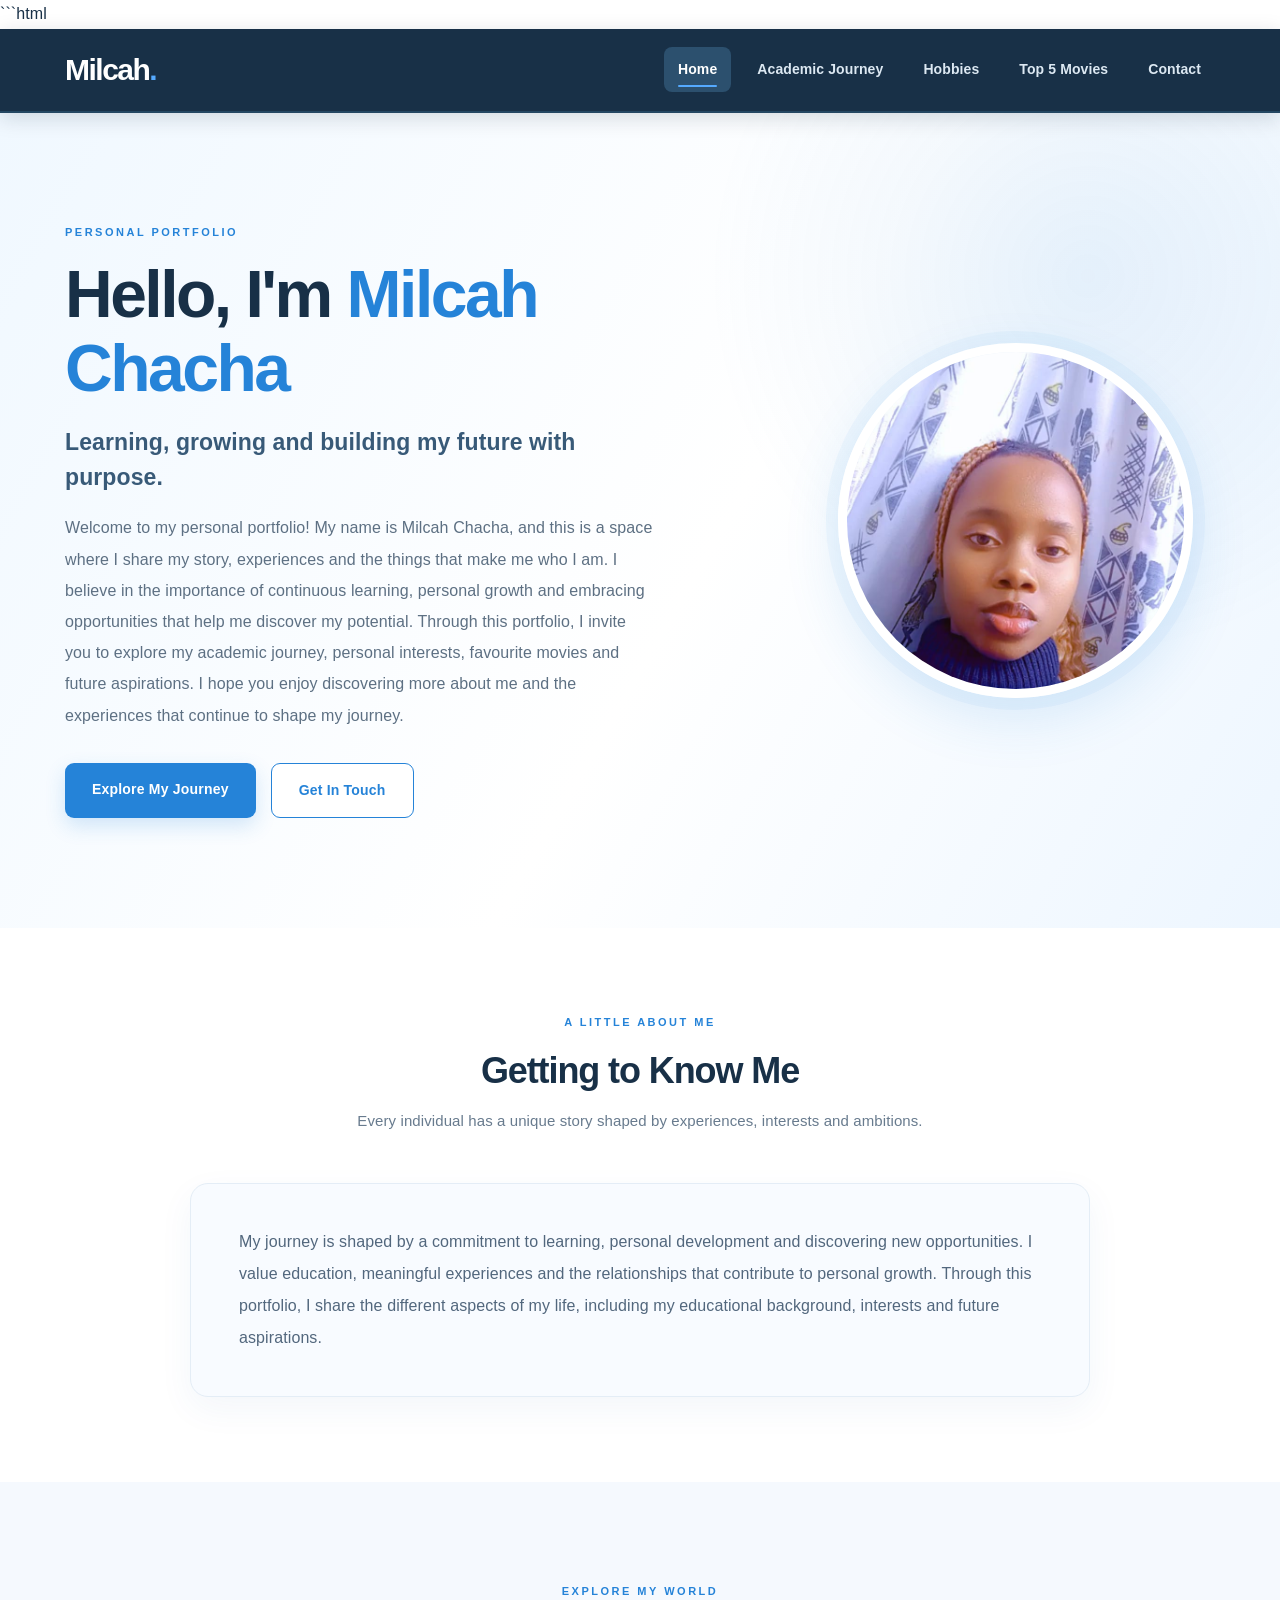
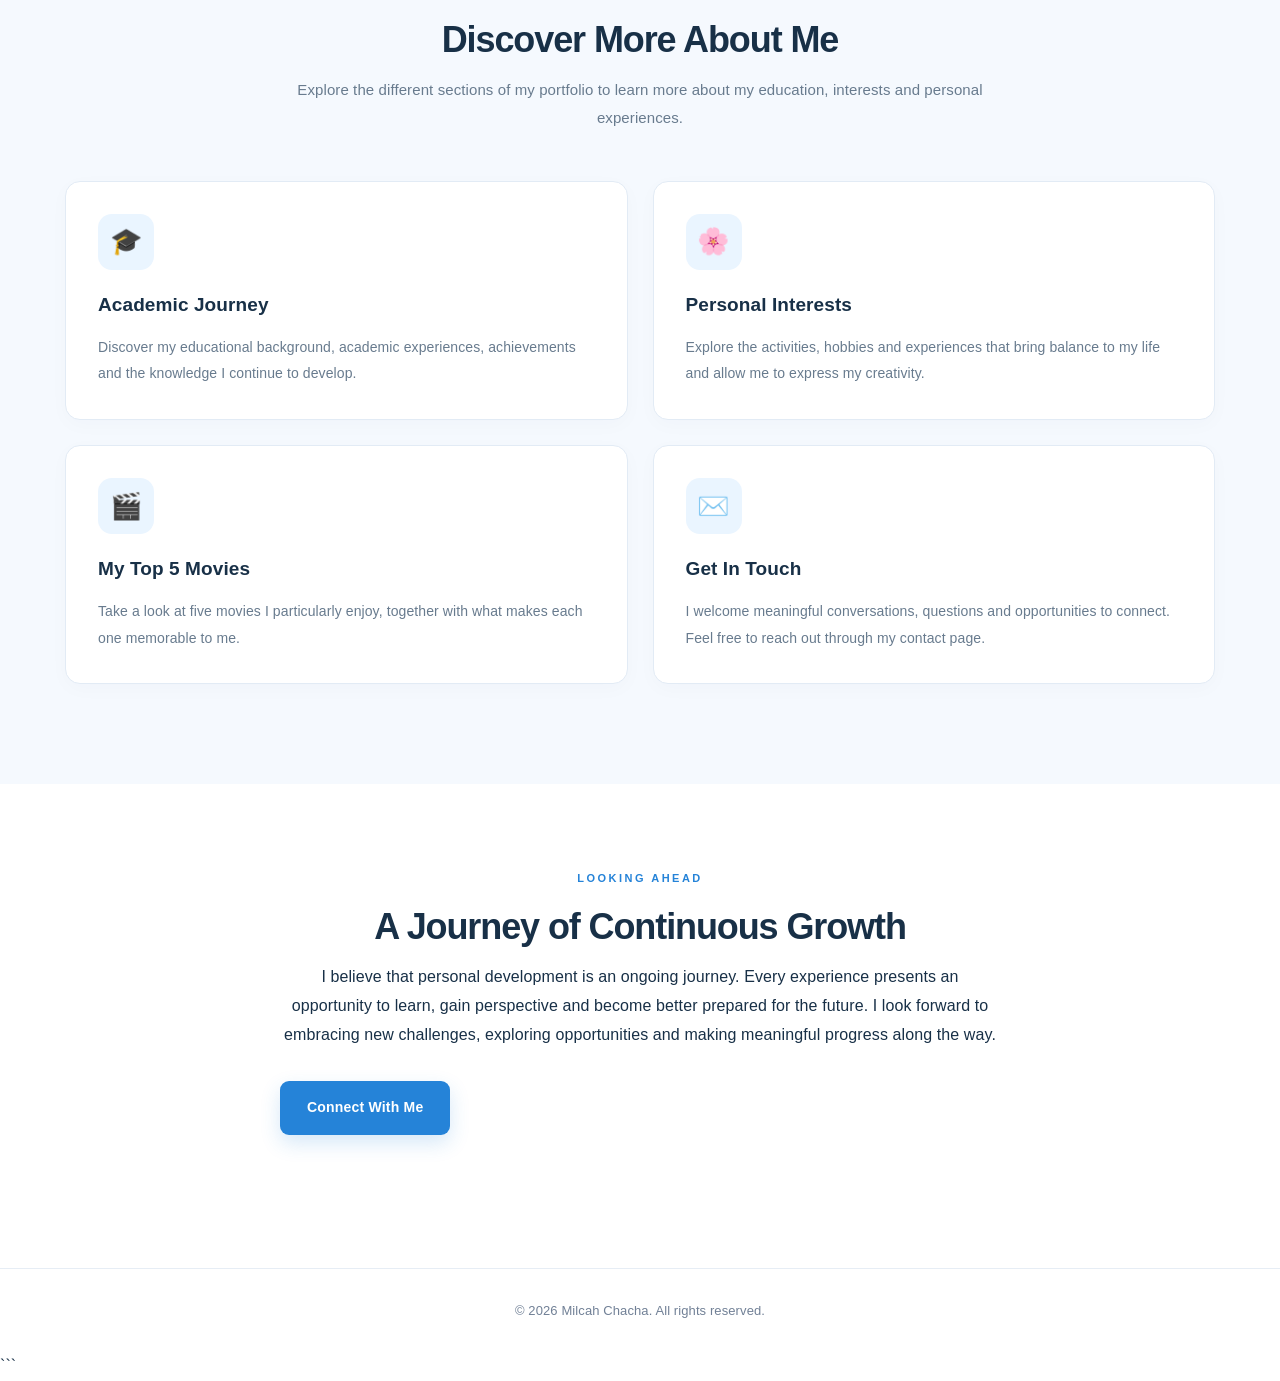
==== commit 675b3611: "last commit" ====
--- a/frontend/index.html
+++ b/frontend/index.html
@@ -1,4 +1,4 @@
-
+```html
 <!DOCTYPE html>
 <html lang="en">
 <head>
@@ -80,11 +80,16 @@
                     </h2>
 
                     <p id="profile-bio">
-                        Welcome to my personal portfolio. I am pleased to share
-                        my academic experiences, personal interests and the
-                        experiences that continue to shape my journey. This
-                        platform offers a closer look at my background,
-                        aspirations and the things that inspire me.
+                        Welcome to my personal portfolio! My name is Milcah
+                        Chacha, and this is a space where I share my story,
+                        experiences and the things that make me who I am.
+                        I believe in the importance of continuous learning,
+                        personal growth and embracing opportunities that
+                        help me discover my potential. Through this portfolio,
+                        I invite you to explore my academic journey, personal
+                        interests, favourite movies and future aspirations.
+                        I hope you enjoy discovering more about me and the
+                        experiences that continue to shape my journey.
                     </p>
 
                     <div class="hero-buttons">
@@ -294,3 +299,4 @@
 
 </body>
 </html>
+```
--- a/frontend/assets/css/style.css
+++ b/frontend/assets/css/style.css
@@ -1478,4 +1478,21 @@
         animation: none !important;
         transition: none !important;
     }
+}
+/* =========================================
+   MOBILE HERO IMAGE POSITION FIX
+   Display profile picture before hero text
+   ========================================= */
+
+@media (max-width: 700px) {
+
+    .hero-content {
+        display: grid;
+        grid-template-columns: 1fr;
+    }
+
+    .hero-image {
+        order: -1;
+    }
+
 }
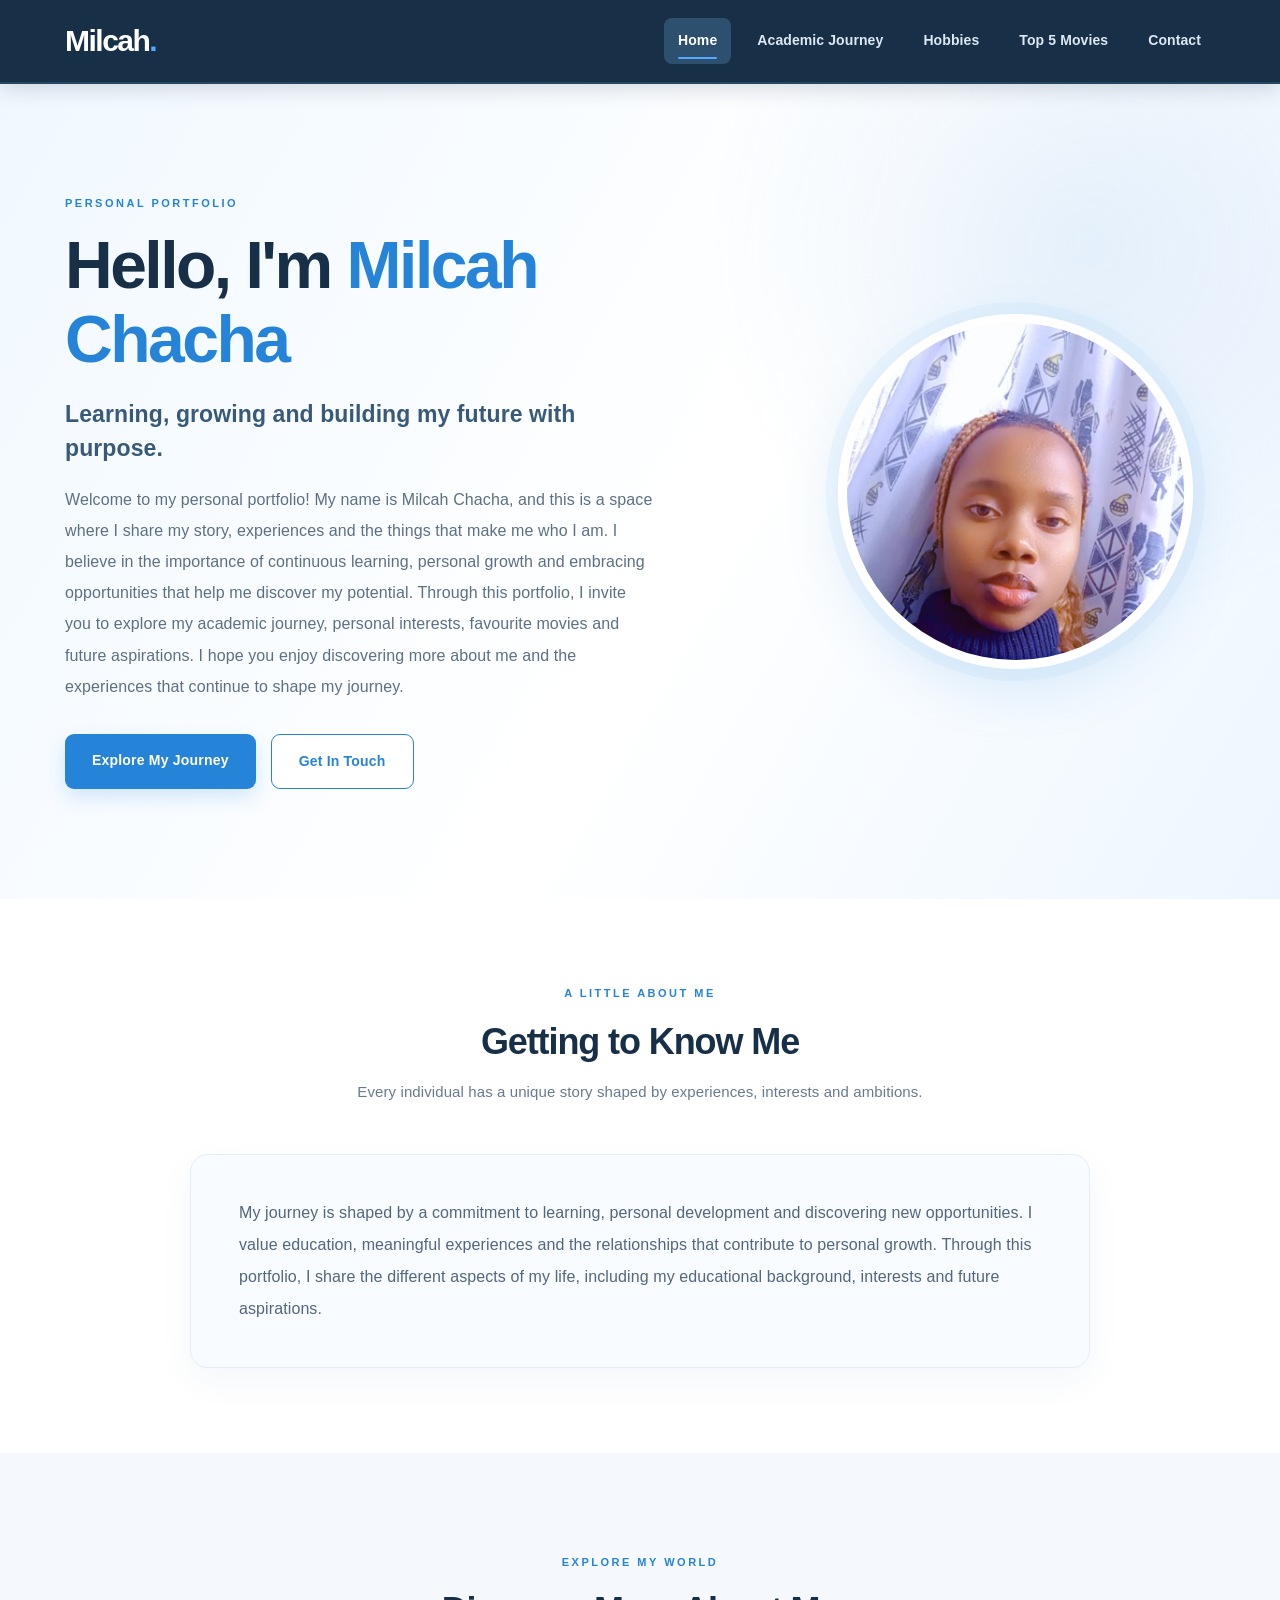
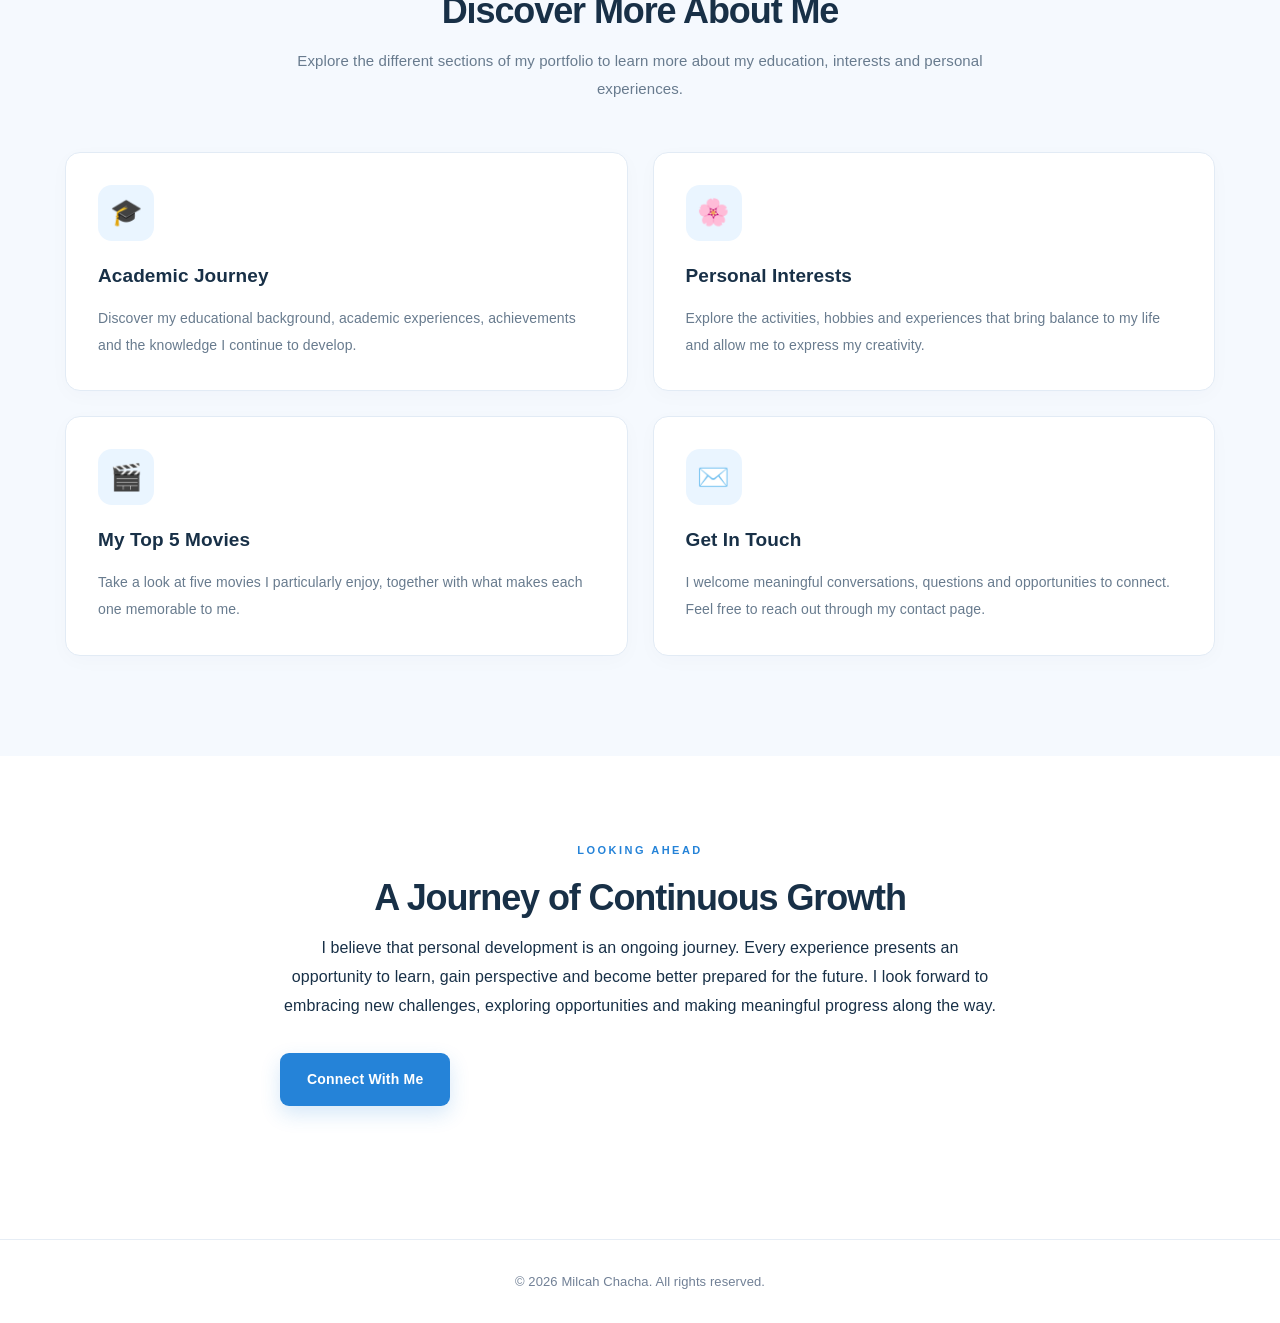
==== commit f4639b08: "updated html file" ====
--- a/frontend/index.html
+++ b/frontend/index.html
@@ -1,4 +1,4 @@
-```html
+
 <!DOCTYPE html>
 <html lang="en">
 <head>
@@ -299,4 +299,3 @@
 
 </body>
 </html>
-```
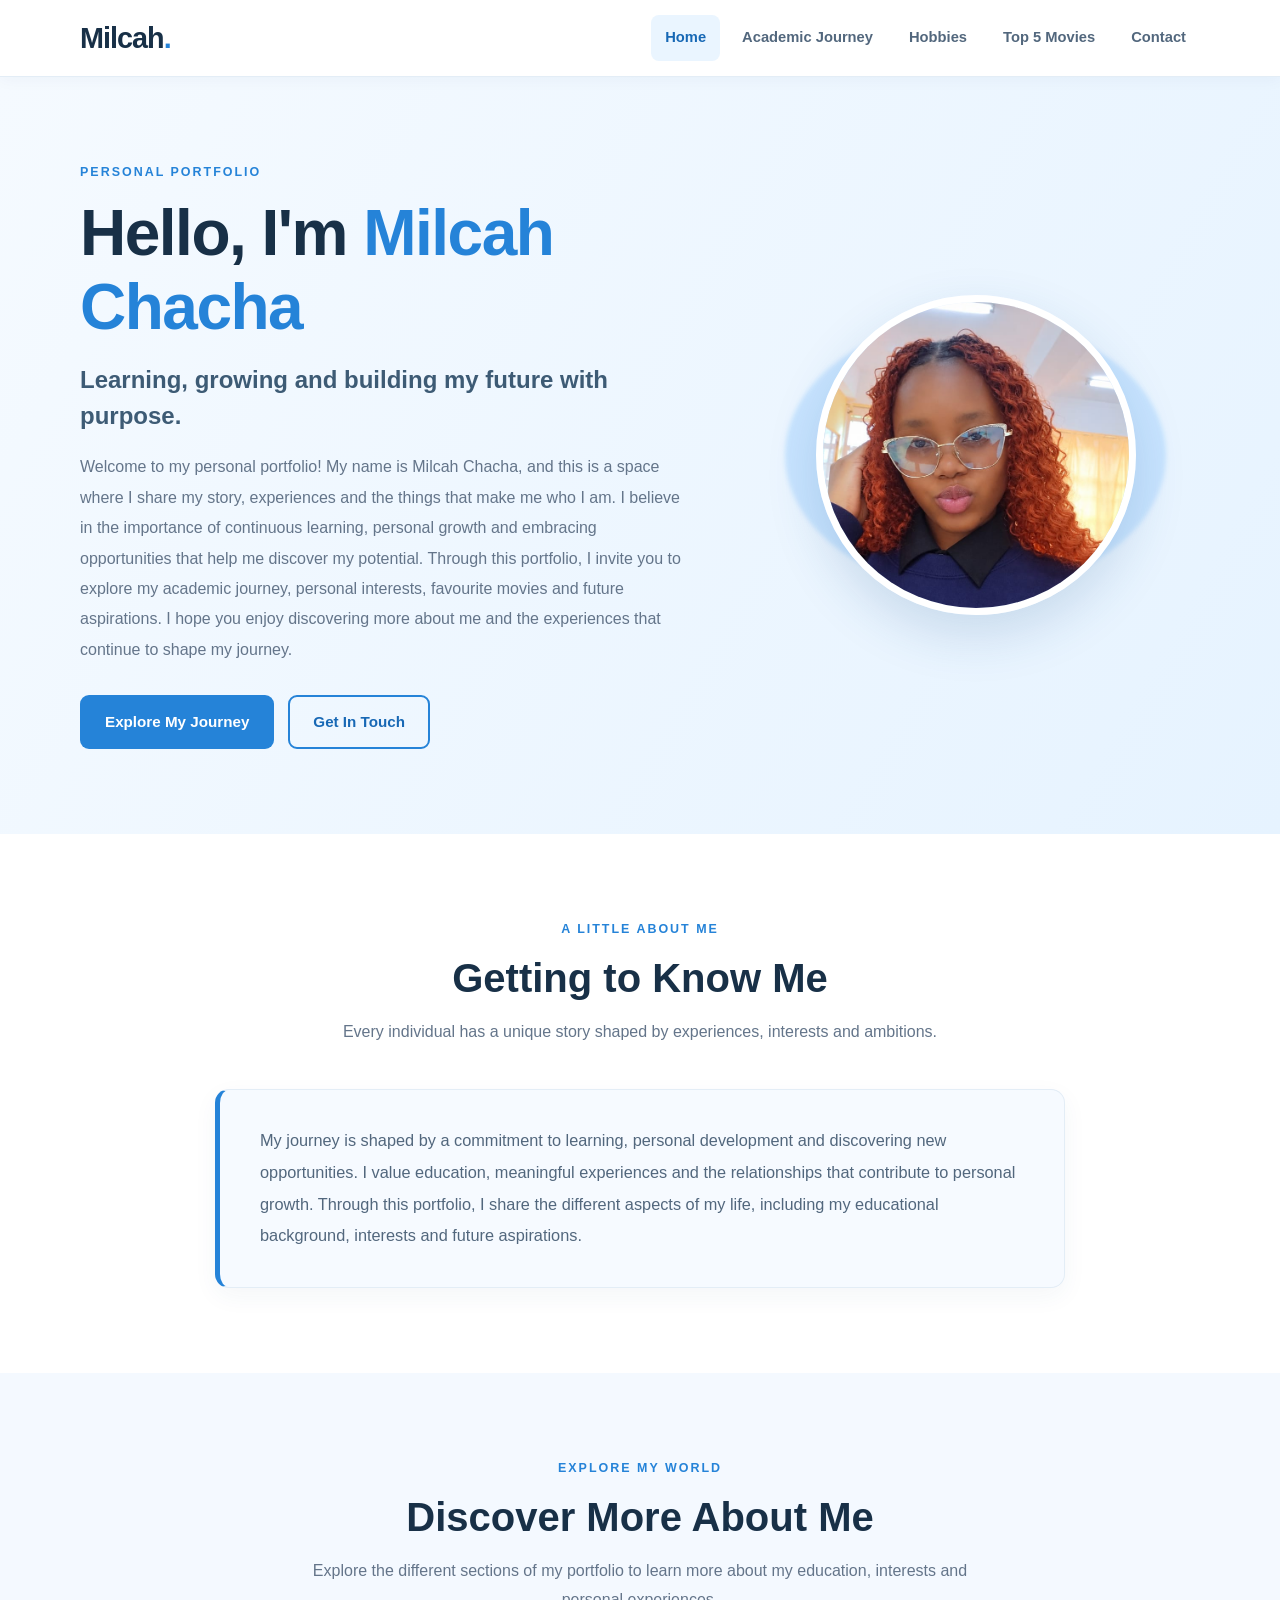
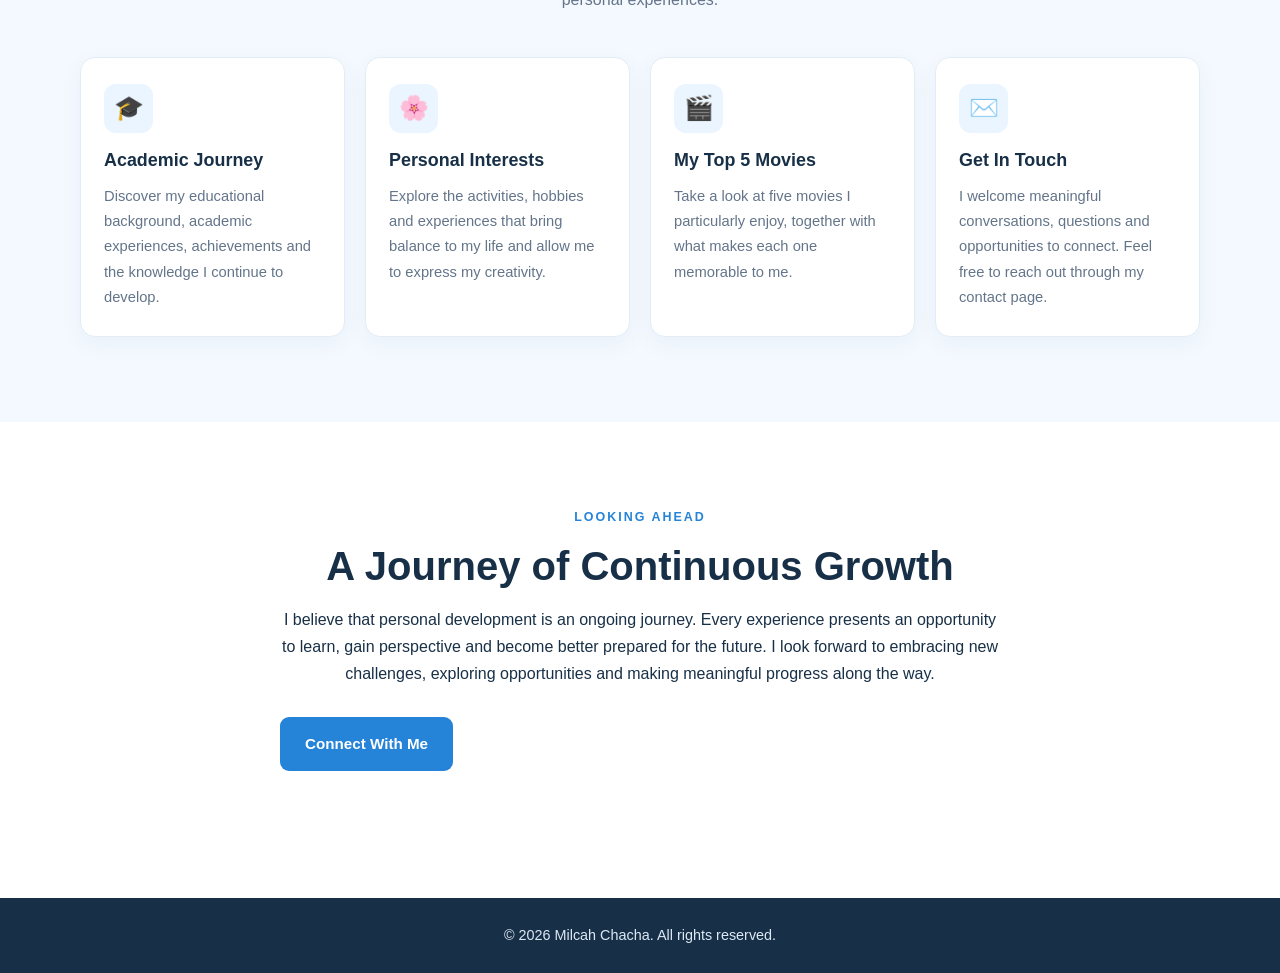
==== commit 104ab03a: "last commit" ====
--- a/frontend/index.html
+++ b/frontend/index.html
@@ -1,14 +1,16 @@
 
 <!DOCTYPE html>
 <html lang="en">
+
 <head>
     <meta charset="UTF-8">
     <meta name="viewport" content="width=device-width, initial-scale=1.0">
 
-    <meta name="description" content="Explore the personal portfolio of Milcah Chacha, featuring her academic journey, personal interests, experiences and aspirations.">
+    <meta name="description"
+          content="Explore the personal portfolio of Milcah Chacha, featuring her academic journey, personal interests, experiences and aspirations.">
 
     <meta name="author" content="Milcah Chacha">
-    <meta name="theme-color" content="#ffffff">
+    <meta name="theme-color" content="#183047">
 
     <title>Milcah Chacha | Personal Portfolio</title>
 
@@ -17,51 +19,78 @@
 
 <body>
 
-    <!-- NAVIGATION -->
+    <!-- ==========================================
+         NAVIGATION
+    =========================================== -->
+
     <header class="site-header">
-        <nav class="navbar container">
-
-            <a href="./index.html" class="logo">
+
+        <nav class="navbar container" aria-label="Main navigation">
+
+            <a href="./index.html" class="logo" aria-label="Milcah home">
                 Milcah<span>.</span>
             </a>
 
-            <button class="menu-toggle"
-                    id="menu-toggle"
-                    aria-label="Toggle navigation"
-                    aria-expanded="false">
+            <button
+                class="menu-toggle"
+                id="menu-toggle"
+                type="button"
+                aria-label="Open navigation menu"
+                aria-controls="nav-links"
+                aria-expanded="false"
+            >
                 ☰
             </button>
 
             <ul class="nav-links" id="nav-links">
-                <li>
-                    <a href="./index.html" class="active">Home</a>
-                </li>
-
-                <li>
-                    <a href="./academic.html">Academic Journey</a>
-                </li>
-
-                <li>
-                    <a href="./hobbies.html">Hobbies</a>
-                </li>
-
-                <li>
-                    <a href="./movies.html">Top 5 Movies</a>
-                </li>
-
-                <li>
-                    <a href="./contact.html">Contact</a>
-                </li>
+
+                <li>
+                    <a href="./index.html" class="active" aria-current="page">
+                        Home
+                    </a>
+                </li>
+
+                <li>
+                    <a href="./academic.html">
+                        Academic Journey
+                    </a>
+                </li>
+
+                <li>
+                    <a href="./hobbies.html">
+                        Hobbies
+                    </a>
+                </li>
+
+                <li>
+                    <a href="./movies.html">
+                        Top 5 Movies
+                    </a>
+                </li>
+
+                <li>
+                    <a href="./contact.html">
+                        Contact
+                    </a>
+                </li>
+
             </ul>
 
         </nav>
+
     </header>
 
 
+    <!-- ==========================================
+         MAIN CONTENT
+    =========================================== -->
+
     <main>
 
         <!-- HERO SECTION -->
+
         <section class="hero">
+
             <div class="container hero-content">
 
                 <div class="hero-text">
@@ -106,29 +135,40 @@
 
                 </div>
 
+
                 <div class="hero-image">
+
                     <img
                         id="profile-image"
                         src="./assets/images/profile-placeholder.jpg"
                         alt="Portrait of Milcah Chacha"
                         onerror="this.style.display='none'"
                     >
+
                 </div>
 
             </div>
+
         </section>
 
 
-        <!-- ABOUT SECTION -->
+        <!-- ==========================================
+             ABOUT SECTION
+        =========================================== -->
+
         <section class="about-section section-padding">
 
             <div class="container">
 
                 <div class="section-heading">
 
-                    <p class="eyebrow">A LITTLE ABOUT ME</p>
-
-                    <h2>Getting to Know Me</h2>
+                    <p class="eyebrow">
+                        A LITTLE ABOUT ME
+                    </p>
+
+                    <h2>
+                        Getting to Know Me
+                    </h2>
 
                     <p>
                         Every individual has a unique story shaped by
@@ -136,6 +176,7 @@
                     </p>
 
                 </div>
+
 
                 <div class="about-card">
 
@@ -156,16 +197,23 @@
         </section>
 
 
-        <!-- PORTFOLIO QUICK LINKS -->
+        <!-- ==========================================
+             PORTFOLIO QUICK LINKS
+        =========================================== -->
+
         <section class="quick-links section-padding">
 
             <div class="container">
 
                 <div class="section-heading">
 
-                    <p class="eyebrow">EXPLORE MY WORLD</p>
-
-                    <h2>Discover More About Me</h2>
+                    <p class="eyebrow">
+                        EXPLORE MY WORLD
+                    </p>
+
+                    <h2>
+                        Discover More About Me
+                    </h2>
 
                     <p>
                         Explore the different sections of my portfolio to
@@ -174,6 +222,7 @@
                     </p>
 
                 </div>
+
 
                 <div class="feature-grid">
 
@@ -242,16 +291,23 @@
         </section>
 
 
-        <!-- CLOSING SECTION -->
+        <!-- ==========================================
+             CLOSING SECTION
+        =========================================== -->
+
         <section class="about-section section-padding">
 
             <div class="container">
 
                 <div class="section-heading">
 
-                    <p class="eyebrow">LOOKING AHEAD</p>
-
-                    <h2>A Journey of Continuous Growth</h2>
+                    <p class="eyebrow">
+                        LOOKING AHEAD
+                    </p>
+
+                    <h2>
+                        A Journey of Continuous Growth
+                    </h2>
 
                     <p>
                         I believe that personal development is an ongoing
@@ -263,9 +319,11 @@
                     </p>
 
                     <div class="hero-buttons">
+
                         <a href="./contact.html" class="btn btn-primary">
                             Connect With Me
                         </a>
+
                     </div>
 
                 </div>
@@ -277,7 +335,10 @@
     </main>
 
 
-    <!-- FOOTER -->
+    <!-- ==========================================
+         FOOTER
+    =========================================== -->
+
     <footer class="site-footer">
 
         <div class="container">
@@ -293,9 +354,13 @@
     </footer>
 
 
-    <!-- JAVASCRIPT -->
+    <!-- ==========================================
+         JAVASCRIPT
+    =========================================== -->
+
     <script src="./assets/js/api.js"></script>
     <script src="./assets/js/main.js"></script>
 
 </body>
+
 </html>
--- a/frontend/assets/css/style.css
+++ b/frontend/assets/css/style.css
@@ -1,10 +1,13 @@
+
 /* =====================================================
    MILCAH CHACHA - PERSONAL PORTFOLIO
-   Complete responsive stylesheet
-   Professional white, blue and navy design
-   ===================================================== */
-
-/* 1. GLOBAL STYLES
+   Complete Responsive Stylesheet
+   Theme: Professional White, Sky Blue and Navy
+   ===================================================== */
+
+
+/* =====================================================
+   1. GLOBAL VARIABLES
    ===================================================== */
 
 :root {
@@ -14,17 +17,26 @@
 
     --navy: #183047;
     --navy-light: #244762;
-    --navy-hover: #2c506e;
 
     --text-dark: #183047;
-    --text-muted: #64748b;
+    --text-muted: #64758a;
+
     --white: #ffffff;
     --background: #f8fbff;
-    --border: #e4edf6;
+    --border: #e3edf6;
+
+    --success: #217346;
+    --danger: #b42318;
 
     --shadow: 0 12px 35px rgba(36, 100, 160, 0.09);
+
     --radius: 16px;
 }
+
+
+/* =====================================================
+   2. GLOBAL RESET AND DEFAULT STYLES
+   ===================================================== */
 
 * {
     margin: 0;
@@ -34,34 +46,41 @@
 
 html {
     scroll-behavior: smooth;
+    scroll-padding-top: 90px;
 }
 
 body {
     font-family: "Segoe UI", Arial, sans-serif;
     color: var(--text-dark);
     background: var(--white);
-    line-height: 1.8;
-    letter-spacing: 0.1px;
-}
-
-a {
-    text-decoration: none;
-    color: inherit;
+    line-height: 1.7;
+    min-height: 100vh;
 }
 
 img {
     max-width: 100%;
+    display: block;
+}
+
+a {
+    color: inherit;
+    text-decoration: none;
 }
 
 button,
 input,
-textarea {
+textarea,
+select {
     font: inherit;
 }
 
+button {
+    cursor: pointer;
+}
+
 .container {
-    width: min(1150px, 90%);
-    margin: auto;
+    width: min(1120px, calc(100% - 40px));
+    margin: 0 auto;
 }
 
 .section-padding {
@@ -70,169 +89,200 @@
 
 .eyebrow {
     color: var(--primary);
-    font-size: 11px;
+    font-size: 0.78rem;
     font-weight: 800;
-    letter-spacing: 2.5px;
-    margin-bottom: 15px;
-}
-
-/* 2. NAVIGATION - NAVY BLUE THEME
-   ===================================================== */
-
-.site-header,
-.header {
+    letter-spacing: 2px;
+    text-transform: uppercase;
+    margin-bottom: 12px;
+}
+
+.section-heading {
+    max-width: 720px;
+    margin: 0 auto 42px;
+    text-align: center;
+}
+
+.section-heading h2 {
+    color: var(--navy);
+    font-size: clamp(1.8rem, 4vw, 2.5rem);
+    line-height: 1.3;
+    margin-bottom: 14px;
+}
+
+.section-heading > p:last-child {
+    color: var(--text-muted);
+    line-height: 1.8;
+}
+
+.loading-message {
+    color: var(--text-muted);
+    text-align: center;
+    padding: 35px;
+    grid-column: 1 / -1;
+}
+
+.error-message {
+    color: var(--danger);
+    background: #fff1f0;
+    border: 1px solid #ffd5d2;
+    border-radius: 10px;
+    padding: 15px;
+    margin-top: 20px;
+    text-align: center;
+}
+
+.empty-message {
+    grid-column: 1 / -1;
+    padding: 35px;
+    text-align: center;
+    color: var(--text-muted);
+}
+
+
+/* =====================================================
+   3. NAVIGATION
+   ===================================================== */
+
+.site-header {
     position: sticky;
     top: 0;
     z-index: 1000;
-    background: #183047;
-    border-bottom: 2px solid #244762;
-    box-shadow: 0 5px 20px rgba(10, 30, 48, 0.15);
+    width: 100%;
+    background: rgba(255, 255, 255, 0.97);
+    border-bottom: 1px solid var(--border);
+    box-shadow: 0 3px 15px rgba(20, 60, 100, 0.04);
+    backdrop-filter: blur(12px);
 }
 
 .navbar {
-    min-height: 82px;
+    min-height: 76px;
     display: flex;
     align-items: center;
     justify-content: space-between;
-}
-
-/* Logo */
+    gap: 25px;
+}
 
 .logo {
-    color: #ffffff;
-    font-size: 30px;
+    color: var(--navy);
+    font-size: 1.8rem;
     font-weight: 850;
-    letter-spacing: -1.5px;
-    transition: transform 0.25s ease;
-}
-
-.logo:hover {
-    transform: translateY(-2px);
+    letter-spacing: -1px;
+    flex-shrink: 0;
 }
 
 .logo span {
-    color: #55aaff;
-}
-
-/* Navigation links */
+    color: var(--primary);
+}
 
 .nav-links {
+    list-style: none;
     display: flex;
     align-items: center;
-    gap: 12px;
-    list-style: none;
+    gap: 8px;
 }
 
 .nav-links a {
-    position: relative;
-    display: inline-block;
+    display: block;
+    color: #52677d;
+    font-size: 0.92rem;
+    font-weight: 600;
     padding: 10px 14px;
-    color: #dce8f2;
-    font-size: 14px;
-    font-weight: 650;
     border-radius: 8px;
-    transition: color 0.25s ease, background 0.25s ease;
-}
-
-/* Hover effect */
+    transition: 0.25s ease;
+}
 
 .nav-links a:hover {
-    color: #ffffff;
-    background: #244762;
-}
-
-/* Active page */
+    color: var(--primary-dark);
+    background: var(--primary-light);
+}
 
 .nav-links a.active {
-    color: #ffffff;
-    background: #2c506e;
+    color: var(--primary-dark);
+    background: var(--primary-light);
     font-weight: 750;
 }
 
-/* Animated underline */
-
-.nav-links a::after {
-    content: "";
-    position: absolute;
-    left: 14px;
-    right: 14px;
-    bottom: 5px;
-    height: 2px;
-    background: #55aaff;
-    border-radius: 5px;
-    transform: scaleX(0);
-    transform-origin: center;
-    transition: transform 0.25s ease;
-}
-
-.nav-links a:hover::after,
-.nav-links a.active::after {
-    transform: scaleX(1);
-}
-
-/* Keyboard accessibility */
-
-.site-header a:focus-visible,
-.menu-toggle:focus-visible {
-    outline: 3px solid #80c2ff;
-    outline-offset: 4px;
-}
-
-/* Mobile menu button */
-
 .menu-toggle {
-    width: 44px;
-    height: 44px;
     display: none;
+    width: 43px;
+    height: 43px;
+    border: 1px solid var(--border);
+    border-radius: 9px;
+    color: var(--navy);
+    background: var(--white);
+    font-size: 1.5rem;
     align-items: center;
     justify-content: center;
-    background: #244762;
-    color: #ffffff;
-    border: 1px solid #426582;
-    border-radius: 10px;
-    font-size: 24px;
-    cursor: pointer;
-    transition: all 0.25s ease;
-}
-
-.menu-toggle:hover {
-    background: #2c506e;
+}
+
+
+/* =====================================================
+   4. BUTTONS
+   ===================================================== */
+
+.btn {
+    display: inline-flex;
+    align-items: center;
+    justify-content: center;
+    min-height: 48px;
+    padding: 12px 23px;
+    border-radius: 9px;
+    font-size: 0.95rem;
+    font-weight: 700;
+    border: 2px solid transparent;
+    transition: 0.25s ease;
+}
+
+.btn-primary {
+    background: var(--primary);
+    color: var(--white);
+}
+
+.btn-primary:hover {
+    background: var(--primary-dark);
     transform: translateY(-2px);
 }
 
-/* 3. HOMEPAGE HERO
+.btn-outline {
+    color: var(--primary-dark);
+    background: transparent;
+    border-color: var(--primary);
+}
+
+.btn-outline:hover {
+    background: var(--primary-light);
+    transform: translateY(-2px);
+}
+
+
+/* =====================================================
+   5. HOMEPAGE HERO
    ===================================================== */
 
 .hero {
-    padding: 110px 0;
+    position: relative;
     overflow: hidden;
-    background:
-        radial-gradient(
-            circle at 85% 20%,
-            rgba(37, 131, 216, 0.10),
-            transparent 30%
-        ),
-        linear-gradient(
-            120deg,
-            #f0f8ff 0%,
-            #ffffff 55%,
-            #edf6ff 100%
-        );
+    background: linear-gradient(120deg, #f5faff, #e6f3ff);
+    padding: 85px 0;
 }
 
 .hero-content {
     display: grid;
-    grid-template-columns: 1.25fr 0.75fr;
+    grid-template-columns: 1.15fr 0.85fr;
     align-items: center;
-    gap: 85px;
+    gap: 65px;
+}
+
+.hero-text {
+    max-width: 650px;
 }
 
 .hero-text h1 {
-    font-size: clamp(42px, 5.5vw, 66px);
-    line-height: 1.12;
-    letter-spacing: -2.5px;
-    font-weight: 800;
-    margin-bottom: 20px;
+    color: var(--navy);
+    font-size: clamp(2.5rem, 5vw, 4rem);
+    line-height: 1.15;
+    letter-spacing: -1.5px;
+    margin: 14px 0 18px;
 }
 
 .hero-text h1 span {
@@ -240,106 +290,62 @@
 }
 
 .hero-text h2 {
-    max-width: 580px;
-    font-size: 23px;
+    color: #3d5b75;
+    font-size: clamp(1.15rem, 2vw, 1.5rem);
     line-height: 1.5;
-    color: #385a78;
-    font-weight: 600;
+    font-weight: 650;
     margin-bottom: 18px;
 }
 
 .hero-text > p:not(.eyebrow) {
-    max-width: 590px;
-    font-size: 16px;
-    line-height: 1.95;
-    color: #5d7083;
+    color: var(--text-muted);
+    font-size: 1rem;
+    line-height: 1.9;
+    max-width: 620px;
 }
 
 .hero-buttons {
     display: flex;
     flex-wrap: wrap;
-    gap: 15px;
-    margin-top: 32px;
+    gap: 14px;
+    margin-top: 30px;
 }
 
 .hero-image {
     display: flex;
+    align-items: center;
     justify-content: center;
-    align-items: center;
-}
+    position: relative;
+}
+
+.hero-image::before {
+    content: "";
+    position: absolute;
+    width: 85%;
+    height: 85%;
+    border-radius: 50%;
+    background: #c8e4ff;
+    filter: blur(2px);
+}
+
+/* CIRCULAR PROFILE PICTURE */
 
 .hero-image img {
-    width: 355px;
-    height: 355px;
-    min-width: 355px;
-    border-radius: 50%;
-    border: 9px solid var(--white);
-    box-shadow:
-        0 20px 55px rgba(37, 131, 216, 0.15),
-        0 0 0 12px rgba(37, 131, 216, 0.045);
+    position: relative;
+    z-index: 1;
+    width: 320px;
+    height: 320px;
+    max-width: 100%;
     object-fit: cover;
     object-position: center 35%;
-}
-
-/* 4. BUTTONS
-   ===================================================== */
-
-.btn {
-    display: inline-block;
-    padding: 14px 27px;
-    border-radius: 9px;
-    font-size: 14px;
-    font-weight: 700;
-    letter-spacing: 0.2px;
-    transition: all 0.3s ease;
-}
-
-.btn-primary {
-    background: var(--primary);
-    color: var(--white);
-    box-shadow: 0 8px 20px rgba(37, 131, 216, 0.19);
-}
-
-.btn-primary:hover {
-    background: var(--primary-dark);
-    transform: translateY(-3px);
-}
-
-.btn-outline {
-    color: var(--primary);
-    border: 1px solid var(--primary);
-    background: var(--white);
-}
-
-.btn-outline:hover {
-    background: var(--primary-light);
-    transform: translateY(-3px);
-}
-
-/* 5. SECTION HEADINGS
-   ===================================================== */
-
-.section-heading {
-    max-width: 720px;
-    margin: 0 auto 48px;
-    text-align: center;
-}
-
-.section-heading h2 {
-    font-size: clamp(27px, 3vw, 36px);
-    line-height: 1.3;
-    font-weight: 750;
-    letter-spacing: -1.1px;
-    margin-bottom: 12px;
-}
-
-.section-heading > p:last-child {
-    font-size: 15px;
-    line-height: 1.9;
-    color: #687b8e;
-}
-
-/* 6. ABOUT SECTION
+    border-radius: 50%;
+    border: 7px solid var(--white);
+    box-shadow: 0 20px 50px rgba(34, 91, 145, 0.17);
+}
+
+
+/* =====================================================
+   6. HOMEPAGE ABOUT SECTION
    ===================================================== */
 
 .about-section {
@@ -347,103 +353,83 @@
 }
 
 .about-card {
-    max-width: 900px;
-    margin: auto;
-    padding: 42px 48px;
-    background: #f8fbff;
+    max-width: 850px;
+    margin: 0 auto;
+    padding: 35px 40px;
+    background: #f6faff;
     border: 1px solid var(--border);
-    border-radius: 18px;
-    box-shadow: 0 12px 35px rgba(36, 100, 160, 0.055);
-    text-align: left;
+    border-left: 5px solid var(--primary);
+    border-radius: 14px;
+    box-shadow: 0 8px 25px rgba(30, 75, 115, 0.05);
 }
 
 .about-card p {
     color: #52677d;
-    font-size: 16px;
-    line-height: 2;
-    text-align: left;
-}
-
-.profile-contact {
-    margin-top: 25px;
-    padding-top: 20px;
-    border-top: 1px solid var(--border);
-    display: flex;
-    justify-content: center;
-    flex-wrap: wrap;
-    gap: 20px;
-}
-
-.profile-contact p {
-    font-size: 14px;
-    color: var(--text-muted);
-}
-
-.profile-contact a {
-    color: var(--primary);
-    font-weight: 600;
-}
-
-.profile-contact a:hover {
-    text-decoration: underline;
-}
-
-/* 7. HOMEPAGE QUICK LINKS
+    font-size: 1.02rem;
+    line-height: 1.95;
+}
+
+
+/* =====================================================
+   7. HOMEPAGE FEATURE CARDS
    ===================================================== */
 
 .quick-links {
-    padding: 100px 0;
-    background: #f5f9fe;
+    background: #f4f9ff;
 }
 
 .feature-grid {
     display: grid;
-    grid-template-columns: repeat(2, 1fr);
-    gap: 25px;
+    grid-template-columns: repeat(4, 1fr);
+    gap: 20px;
 }
 
 .feature-card {
-    display: block;
-    min-height: 220px;
-    padding: 32px;
+    display: flex;
+    flex-direction: column;
+    min-height: 210px;
+    padding: 26px 23px;
     background: var(--white);
+    border: 1px solid var(--border);
     border-radius: 15px;
-    border: 1px solid #e2ebf5;
-    box-shadow: 0 5px 20px rgba(24, 48, 71, 0.025);
-    transition: all 0.3s ease;
+    box-shadow: 0 7px 22px rgba(30, 75, 115, 0.05);
+    color: var(--text-muted);
+    transition: transform 0.25s ease, box-shadow 0.25s ease;
 }
 
 .feature-card:hover {
     transform: translateY(-6px);
-    border-color: #b6d8f7;
-    box-shadow: 0 15px 35px rgba(36, 100, 160, 0.09);
+    box-shadow: var(--shadow);
+    border-color: #b6d9fa;
+}
+
+.feature-card h3 {
+    color: var(--navy);
+    font-size: 1.12rem;
+    margin: 12px 0 9px;
+}
+
+.feature-card p {
+    color: var(--text-muted);
+    font-size: 0.92rem;
+    line-height: 1.7;
 }
 
 .feature-icon {
-    display: inline-flex;
-    width: 56px;
-    height: 56px;
+    width: 49px;
+    height: 49px;
+    display: flex;
     align-items: center;
     justify-content: center;
-    border-radius: 14px;
     background: var(--primary-light);
-    font-size: 26px;
-    margin-bottom: 18px;
-}
-
-.feature-card h3 {
-    color: var(--text-dark);
-    font-size: 19px;
-    margin-bottom: 12px;
-}
-
-.feature-card p {
-    color: #687b8e;
-    font-size: 14px;
-    line-height: 1.9;
-}
-
-/* 8. ACADEMIC JOURNEY PAGE
+    color: var(--primary-dark);
+    border-radius: 12px;
+    font-size: 1.5rem;
+}
+
+
+/* =====================================================
+   8. ACADEMIC JOURNEY PAGE
    ===================================================== */
 
 .academic-hero {
@@ -470,33 +456,44 @@
 }
 
 .education-list {
-    max-width: 850px;
+    max-width: 950px;
     margin: 40px auto 0;
     display: grid;
-    gap: 22px;
+    gap: 25px;
 }
 
 .education-card {
     display: flex;
-    align-items: flex-start;
-    gap: 22px;
+    align-items: center;
+    gap: 28px;
+    width: 100%;
     background: var(--white);
     border: 1px solid #e1edf8;
     border-radius: 16px;
     padding: 28px;
     box-shadow: 0 8px 25px rgba(30, 75, 115, 0.07);
-}
-
-.education-marker {
-    width: 55px;
-    height: 55px;
-    min-width: 55px;
-    display: flex;
-    align-items: center;
-    justify-content: center;
+    transition: transform 0.25s ease, box-shadow 0.25s ease;
+}
+
+.education-card:hover {
+    transform: translateY(-3px);
+    box-shadow: 0 13px 30px rgba(30, 75, 115, 0.11);
+}
+
+.education-image-wrapper {
+    width: 240px;
+    min-width: 240px;
+    height: 175px;
+    overflow: hidden;
+    border-radius: 12px;
     background: #e7f2ff;
-    border-radius: 50%;
-    font-size: 25px;
+}
+
+.education-image {
+    width: 100%;
+    height: 100%;
+    object-fit: cover;
+    object-position: center;
 }
 
 .education-content {
@@ -514,21 +511,25 @@
 
 .education-content h3 {
     color: #173f64;
-    font-size: 1.25rem;
-    margin-bottom: 10px;
+    font-size: 1.3rem;
+    line-height: 1.5;
+    margin-bottom: 12px;
+    overflow-wrap: break-word;
 }
 
 .education-institution {
     color: #64758a;
-    line-height: 1.7;
+    font-size: 0.98rem;
+    line-height: 1.8;
     margin-bottom: 15px;
+    overflow-wrap: break-word;
 }
 
 .education-status {
     display: inline-block;
     background: #e8f6ee;
     color: #217346;
-    padding: 7px 13px;
+    padding: 7px 14px;
     border-radius: 20px;
     font-size: 0.85rem;
     font-weight: 600;
@@ -585,188 +586,165 @@
     font-weight: 600;
 }
 
-/* 9. HOBBIES PAGE
+
+/* =====================================================
+   9. HOBBIES PAGE
    ===================================================== */
 
 .hobbies-hero {
-    background: linear-gradient(135deg, #eaf5ff, #dceeff);
+    background: linear-gradient(135deg, #eaf5ff, #d6eaff);
 }
 
 .hobbies-grid {
     display: grid;
     grid-template-columns: repeat(3, minmax(0, 1fr));
     gap: 25px;
-    margin-top: 40px;
+    margin-top: 35px;
 }
 
 .hobby-card {
+    min-width: 0;
     overflow: hidden;
     background: var(--white);
-    border: 1px solid #e3edf6;
-    border-radius: 17px;
+    border: 1px solid var(--border);
+    border-radius: 16px;
     box-shadow: 0 8px 25px rgba(30, 75, 115, 0.07);
     transition: transform 0.25s ease, box-shadow 0.25s ease;
 }
 
 .hobby-card:hover {
     transform: translateY(-6px);
-    box-shadow: 0 14px 30px rgba(30, 75, 115, 0.12);
+    box-shadow: var(--shadow);
 }
 
 .hobby-visual {
-    height: 210px;
+    height: 220px;
     display: flex;
     align-items: center;
     justify-content: center;
-    background: linear-gradient(135deg, #eaf5ff, #dceeff);
     overflow: hidden;
+    background: linear-gradient(135deg, #eaf5ff, #d6eaff);
 }
 
 .hobby-image {
+    display: block;
     width: 100%;
     height: 100%;
     object-fit: cover;
+    transition: transform 0.4s ease;
+}
+
+.hobby-card:hover .hobby-image {
+    transform: scale(1.05);
 }
 
 .hobby-icon {
-    font-size: 75px;
-}
-
-.hobby-card-content {
-    padding: 25px;
-}
-
-.hobby-card-content h3 {
-    color: #173f64;
-    font-size: 1.25rem;
-    margin-bottom: 10px;
-}
-
-.hobby-card-content p {
-    color: #64758a;
-    line-height: 1.7;
-}
-
-/* 10. TOP 5 MOVIES PAGE
-   ===================================================== */
-
-.movies-hero {
-    position: relative;
-    min-height: 350px;
-    padding: 90px 20px;
     display: flex;
     align-items: center;
     justify-content: center;
+    width: 100%;
+    height: 100%;
+    font-size: 4.5rem;
+    background: linear-gradient(135deg, #eaf5ff, #d6eaff);
+}
+
+.hobby-card-content {
+    padding: 25px;
+}
+
+.hobby-card-content h3 {
+    color: var(--navy);
+    font-size: 1.25rem;
+    margin-bottom: 10px;
+}
+
+.hobby-card-content p {
+    color: var(--text-muted);
+    line-height: 1.8;
+    font-size: 0.94rem;
+}
+
+
+/* =====================================================
+   10. MOVIES PAGE
+   ===================================================== */
+
+.movies-hero {
+    padding: 90px 20px;
     text-align: center;
-    overflow: hidden;
-    background:
-        radial-gradient(
-            ellipse at 50% 110%,
-            rgba(37, 131, 216, 0.15),
-            transparent 55%
-        ),
-        linear-gradient(135deg, #eaf5ff, #dceeff);
-}
-
-.movies-hero .container {
-    position: relative;
-    z-index: 1;
-}
-
-.movies-hero .section-label {
-    color: var(--primary);
-    font-size: 12px;
-    font-weight: 800;
-    letter-spacing: 4px;
-    margin-bottom: 20px;
+    background: linear-gradient(135deg, #eaf5ff, #d6eaff);
 }
 
 .movies-hero h1 {
     color: #153e65;
-    font-size: clamp(38px, 6vw, 65px);
-    font-weight: 800;
-    letter-spacing: -2px;
-    line-height: 1.15;
-    margin-bottom: 20px;
-}
-
-.movies-hero p:not(.section-label) {
+    font-size: clamp(2.2rem, 5vw, 3.5rem);
+    margin: 15px 0;
+}
+
+.movies-hero p:not(.eyebrow) {
+    max-width: 650px;
+    margin: 0 auto;
     color: #52677d;
-    max-width: 620px;
-    margin: auto;
-    font-size: 16px;
     line-height: 1.8;
 }
 
 .movies-section {
-    width: min(1250px, 90%);
-    margin: auto;
-    padding-top: 85px;
-    padding-bottom: 100px;
+    padding-top: 75px;
+    padding-bottom: 85px;
 }
 
 .movies-heading {
     display: flex;
     justify-content: space-between;
-    align-items: flex-end;
+    align-items: center;
     gap: 20px;
-    margin-bottom: 40px;
-    padding-bottom: 22px;
-    border-bottom: 1px solid #e3eaf2;
-}
-
-.movies-heading .section-label {
-    color: var(--primary);
-    font-size: 11px;
-    font-weight: 800;
-    letter-spacing: 3px;
+    margin-bottom: 35px;
 }
 
 .movies-heading h2 {
-    color: #102b49;
-    font-size: clamp(24px, 3vw, 34px);
-    font-weight: 800;
-    margin-top: 10px;
+    color: var(--navy);
+    font-size: clamp(1.7rem, 3vw, 2.3rem);
+}
+
+.movies-heading > div > p:last-child {
+    color: var(--text-muted);
+    margin-top: 8px;
 }
 
 .movies-count {
+    flex-shrink: 0;
+    padding: 10px 17px;
     color: var(--primary-dark);
-    font-size: 13px;
+    background: var(--primary-light);
+    border-radius: 25px;
+    font-size: 0.88rem;
     font-weight: 700;
-    background: var(--primary-light);
-    padding: 10px 17px;
-    border-radius: 30px;
-    white-space: nowrap;
 }
 
 .movies-grid {
     display: grid;
-    grid-template-columns: repeat(5, minmax(0, 1fr));
-    gap: 23px;
-    align-items: start;
+    grid-template-columns: repeat(3, minmax(0, 1fr));
+    gap: 27px;
 }
 
 .movie-card {
-    position: relative;
+    min-width: 0;
+    overflow: hidden;
     background: var(--white);
     border: 1px solid var(--border);
-    border-radius: 14px;
-    overflow: hidden;
-    box-shadow: 0 7px 24px rgba(16, 43, 73, 0.07);
-    transition: transform 0.3s ease, box-shadow 0.3s ease,
-                border-color 0.3s ease;
+    border-radius: 16px;
+    box-shadow: 0 8px 25px rgba(30, 75, 115, 0.07);
+    transition: transform 0.25s ease, box-shadow 0.25s ease;
 }
 
 .movie-card:hover {
-    transform: translateY(-9px);
-    border-color: #b5d7f5;
-    box-shadow: 0 18px 38px rgba(16, 43, 73, 0.15);
+    transform: translateY(-6px);
+    box-shadow: var(--shadow);
 }
 
 .movie-poster-wrapper {
     position: relative;
-    width: 100%;
-    aspect-ratio: 2 / 3;
+    height: 350px;
     overflow: hidden;
     background: #eaf5ff;
 }
@@ -774,255 +752,223 @@
 .movie-poster {
     width: 100%;
     height: 100%;
-    display: block;
     object-fit: cover;
-    transition: transform 0.5s ease;
+    object-position: center;
+    transition: transform 0.4s ease;
 }
 
 .movie-card:hover .movie-poster {
-    transform: scale(1.06);
+    transform: scale(1.04);
 }
 
 .movie-poster-placeholder {
-    position: relative;
     width: 100%;
     height: 100%;
-    padding: 20px;
+    padding: 25px;
     display: flex;
     flex-direction: column;
     justify-content: center;
     align-items: center;
     text-align: center;
-    color: var(--text-dark);
-    background:
-        radial-gradient(circle at 50% 30%, #d6eaff, transparent 65%),
-        linear-gradient(145deg, #eaf5ff, #c9e3fa);
+    gap: 18px;
+    background: linear-gradient(145deg, #eaf5ff, #b9dcfa);
+    color: var(--navy);
 }
 
 .movie-poster-placeholder span {
     color: var(--primary-dark);
-    font-size: 11px;
+    font-size: 0.85rem;
     font-weight: 800;
-    letter-spacing: 3px;
-    margin-bottom: 18px;
+    letter-spacing: 2px;
 }
 
 .movie-poster-placeholder strong {
-    color: #153e65;
-    font-size: clamp(16px, 1.5vw, 23px);
-    font-weight: 800;
-    line-height: 1.3;
+    font-size: 1.5rem;
+    line-height: 1.4;
 }
 
 .movie-poster-placeholder small {
     color: #52677d;
-    font-size: 14px;
-    margin-top: 16px;
+    font-size: 0.95rem;
 }
 
 .movie-rank {
     position: absolute;
-    top: 14px;
-    left: 14px;
+    top: 15px;
+    left: 15px;
     z-index: 2;
-    width: 43px;
-    height: 43px;
     display: flex;
     align-items: center;
     justify-content: center;
-    background: #ffffff;
-    color: var(--primary-dark);
-    border: 2px solid var(--primary-light);
+    min-width: 45px;
+    height: 45px;
+    padding: 0 10px;
+    color: var(--white);
+    background: var(--primary);
+    border: 3px solid var(--white);
     border-radius: 50%;
-    font-size: 14px;
-    font-weight: 900;
-    box-shadow: 0 4px 12px rgba(0, 0, 0, 0.12);
+    font-size: 0.95rem;
+    font-weight: 800;
+    box-shadow: 0 4px 12px rgba(0, 0, 0, 0.13);
 }
 
 .movie-details {
-    padding: 20px 17px 23px;
+    padding: 23px;
 }
 
 .movie-category {
     color: var(--primary);
-    font-size: 10px;
+    font-size: 0.73rem;
     font-weight: 800;
-    letter-spacing: 1.8px;
-    margin-bottom: 9px;
+    letter-spacing: 1.5px;
+    margin-bottom: 8px;
 }
 
 .movie-details h3 {
-    color: var(--text-dark);
-    font-size: 16px;
-    font-weight: 800;
+    color: var(--navy);
+    font-size: 1.2rem;
     line-height: 1.4;
-    margin-bottom: 9px;
+    margin-bottom: 10px;
 }
 
 .movie-year {
     color: var(--text-muted);
-    font-size: 13px;
-    font-weight: 600;
-}
-
-.movies-grid .loading-message,
-.movies-grid .empty-message,
-.movies-grid .error-message {
-    grid-column: 1 / -1;
-    padding: 30px;
+    font-size: 0.92rem;
+}
+
+
+/* =====================================================
+   11. CONTACT PAGE
+   ===================================================== */
+
+.contact-hero {
+    padding: 90px 20px;
     text-align: center;
-    border-radius: 12px;
-    background: #f1f7fd;
-    color: #52677e;
-}
-
-/* 11. CONTACT PAGE
-   ===================================================== */
-
-.contact-hero {
-    padding: 85px 20px;
-    text-align: center;
-    background: linear-gradient(135deg, #eaf5ff, #dceeff);
-}
-
-.contact-eyebrow {
-    color: var(--primary);
-    font-size: 12px;
-    font-weight: 800;
-    letter-spacing: 3px;
-    margin-bottom: 15px;
+    background: linear-gradient(135deg, #eaf5ff, #d6eaff);
 }
 
 .contact-hero h1 {
-    color: var(--text-dark);
-    font-size: clamp(36px, 5vw, 52px);
-    font-weight: 800;
-    letter-spacing: -1.5px;
-    margin-bottom: 15px;
-}
-
-.contact-hero > .container > p:last-child {
+    color: var(--navy);
+    font-size: clamp(2.2rem, 5vw, 3.3rem);
+    margin: 12px 0;
+}
+
+.contact-hero p:not(.eyebrow) {
     max-width: 650px;
-    margin: auto;
+    margin: 0 auto;
     color: var(--text-muted);
-    font-size: 16px;
     line-height: 1.8;
 }
 
 .contact-section {
-    padding: 85px 0;
-    background: var(--background);
+    background: var(--white);
 }
 
 .contact-layout {
     display: grid;
-    grid-template-columns: 0.85fr 1.15fr;
-    gap: 45px;
+    grid-template-columns: 0.9fr 1.1fr;
+    gap: 35px;
     align-items: start;
 }
 
-.contact-information {
-    padding: 35px 15px 25px 0;
+.contact-information,
+.contact-form-card {
+    min-width: 0;
+    padding: 35px;
+    border: 1px solid var(--border);
+    border-radius: 18px;
+    background: var(--white);
+    box-shadow: var(--shadow);
 }
 
 .contact-small-heading {
     color: var(--primary);
-    font-size: 11px;
+    font-size: 0.78rem;
     font-weight: 800;
-    letter-spacing: 2.5px;
-    margin-bottom: 14px;
-}
-
-.contact-information > h2 {
-    color: var(--text-dark);
-    font-size: clamp(25px, 3vw, 34px);
-    line-height: 1.3;
-    margin-bottom: 18px;
-}
-
-.contact-description {
+    letter-spacing: 2px;
+    margin-bottom: 12px;
+}
+
+.contact-information h2,
+.contact-form-heading h2 {
+    color: var(--navy);
+    font-size: 1.7rem;
+    line-height: 1.4;
+    margin-bottom: 15px;
+}
+
+.contact-description,
+.contact-form-heading > p:last-child {
     color: var(--text-muted);
-    line-height: 1.9;
-    margin-bottom: 35px;
+    font-size: 0.95rem;
+    line-height: 1.8;
+    margin-bottom: 25px;
 }
 
 .contact-detail {
     display: flex;
     align-items: center;
-    gap: 18px;
-    margin-bottom: 27px;
+    gap: 17px;
+    padding: 20px 0;
+    border-bottom: 1px solid var(--border);
 }
 
 .contact-detail-icon {
-    width: 52px;
-    height: 52px;
-    min-width: 52px;
+    width: 48px;
+    min-width: 48px;
+    height: 48px;
     display: flex;
     align-items: center;
     justify-content: center;
     background: var(--primary-light);
-    color: var(--primary);
-    border-radius: 13px;
-    font-size: 23px;
+    color: var(--primary-dark);
+    border-radius: 12px;
+    font-size: 1.35rem;
 }
 
 .contact-detail h3 {
-    color: var(--text-dark);
-    font-size: 15px;
-    margin-bottom: 4px;
+    color: var(--navy);
+    font-size: 0.98rem;
+    margin-bottom: 5px;
 }
 
 .contact-detail a {
     color: var(--text-muted);
-    font-size: 14px;
+    font-size: 0.93rem;
     overflow-wrap: anywhere;
+    transition: color 0.2s ease;
 }
 
 .contact-detail a:hover {
-    color: var(--primary);
+    color: var(--primary-dark);
 }
 
 .contact-note {
-    margin-top: 38px;
-    padding: 23px;
+    margin-top: 25px;
+    padding: 22px;
     background: var(--primary-light);
     border-left: 4px solid var(--primary);
-    border-radius: 8px;
+    border-radius: 10px;
 }
 
 .contact-note h3 {
-    color: var(--text-dark);
-    font-size: 16px;
+    color: var(--navy);
+    font-size: 1.05rem;
     margin-bottom: 8px;
 }
 
 .contact-note p {
     color: var(--text-muted);
-    font-size: 14px;
+    font-size: 0.92rem;
     line-height: 1.8;
 }
 
-.contact-form-card {
-    background: var(--white);
-    padding: 42px;
-    border: 1px solid var(--border);
-    border-radius: 17px;
-    box-shadow: 0 12px 35px rgba(36, 100, 160, 0.08);
-}
-
 .contact-form-heading {
-    margin-bottom: 30px;
-}
-
-.contact-form-heading h2 {
-    color: var(--text-dark);
-    font-size: 27px;
-    margin-bottom: 8px;
+    margin-bottom: 28px;
 }
 
 .contact-form-heading > p:last-child {
-    color: var(--text-muted);
-    font-size: 14px;
+    margin-bottom: 0;
 }
 
 .form-group {
@@ -1031,79 +977,78 @@
 
 .form-group label {
     display: block;
-    color: var(--text-dark);
-    font-size: 14px;
+    color: var(--navy);
+    font-size: 0.92rem;
     font-weight: 700;
     margin-bottom: 9px;
 }
 
 .form-group input,
 .form-group textarea {
-    display: block;
     width: 100%;
-    padding: 14px 15px;
-    border: 1px solid #dce6f0;
-    border-radius: 8px;
+    padding: 14px 16px;
+    color: var(--text-dark);
     background: #fbfdff;
-    color: var(--text-dark);
-    font-family: inherit;
-    font-size: 14px;
+    border: 1px solid #d7e4f0;
+    border-radius: 10px;
     outline: none;
-    transition: border-color 0.25s ease, box-shadow 0.25s ease;
+    font-size: 0.94rem;
+    transition: border-color 0.2s ease, box-shadow 0.2s ease;
 }
 
 .form-group input {
-    height: 50px;
+    min-height: 50px;
 }
 
 .form-group textarea {
-    min-height: 145px;
+    min-height: 155px;
     resize: vertical;
+}
+
+.form-group input::placeholder,
+.form-group textarea::placeholder {
+    color: #9aaabd;
 }
 
 .form-group input:focus,
 .form-group textarea:focus {
     border-color: var(--primary);
     box-shadow: 0 0 0 3px rgba(37, 131, 216, 0.12);
-    background: var(--white);
-}
-
-.form-group input::placeholder,
-.form-group textarea::placeholder {
-    color: #9aa9b8;
 }
 
 .contact-submit-btn {
     width: 100%;
     min-height: 52px;
+    padding: 14px 20px;
+    display: flex;
+    align-items: center;
+    justify-content: center;
+    gap: 12px;
+    color: var(--white);
+    background: var(--primary);
     border: none;
-    border-radius: 8px;
-    background: var(--primary);
-    color: var(--white);
-    font-family: inherit;
-    font-size: 15px;
-    font-weight: 700;
-    cursor: pointer;
-    transition: background 0.25s ease, transform 0.25s ease;
-}
-
-.contact-submit-btn:hover {
+    border-radius: 10px;
+    font-size: 0.97rem;
+    font-weight: 750;
+    transition: background 0.2s ease, transform 0.2s ease;
+}
+
+.contact-submit-btn:hover:not(:disabled) {
     background: var(--primary-dark);
     transform: translateY(-2px);
 }
 
 .contact-submit-btn:disabled {
-    opacity: 0.65;
     cursor: not-allowed;
-    transform: none;
+    opacity: 0.7;
 }
 
 .contact-feedback {
     display: none;
     margin-top: 18px;
     padding: 13px 15px;
-    border-radius: 8px;
-    font-size: 14px;
+    border-radius: 9px;
+    font-size: 0.9rem;
     line-height: 1.6;
 }
 
@@ -1113,386 +1058,443 @@
 }
 
 .contact-feedback.success {
-    color: #176b3a;
-    background: #e9f8ef;
-    border: 1px solid #bce8cc;
+    color: var(--success);
+    background: #e8f6ee;
+    border: 1px solid #c7ead4;
 }
 
 .contact-feedback.error {
-    color: #b42318;
+    color: var(--danger);
     background: #fff1f0;
-    border: 1px solid #ffd0cc;
-}
-
-/* 12. SHARED LOADING AND ERROR MESSAGES
-   ===================================================== */
-
-.loading-message {
-    text-align: center;
-    color: #64758a;
-    padding: 25px;
-}
-
-.error-message {
-    color: #b42318;
-    background: #fff1f0;
-    border-radius: 10px;
-    padding: 15px;
-    text-align: center;
-    margin-top: 20px;
-}
-
-/* 13. FOOTER
+    border: 1px solid #ffd5d2;
+}
+
+
+/* =====================================================
+   12. FOOTER
    ===================================================== */
 
 .site-footer,
 .footer {
-    padding: 30px 0;
-    background: var(--white);
-    border-top: 1px solid #e6edf5;
+    padding: 25px 20px;
+    color: #dce9f5;
+    background: var(--navy);
     text-align: center;
 }
 
 .site-footer p,
 .footer p {
-    font-size: 13px;
-    color: #718096;
-}
-
-/* 14. RESPONSIVE DESIGN - TABLETS
-   ===================================================== */
-
-@media (max-width: 1100px) {
+    font-size: 0.9rem;
+    line-height: 1.7;
+}
+
+
+/* =====================================================
+   13. TABLET RESPONSIVENESS
+   ===================================================== */
+
+@media (max-width: 1000px) {
+
+    .feature-grid {
+        grid-template-columns: repeat(2, 1fr);
+    }
+
+    .hobbies-grid,
     .movies-grid {
-        grid-template-columns: repeat(3, minmax(0, 1fr));
-    }
-}
-
-@media (max-width: 950px) {
+        grid-template-columns: repeat(2, minmax(0, 1fr));
+    }
+
     .hero-content {
+        gap: 35px;
+    }
+
+    .hero-image img {
+        width: 300px;
+        height: 300px;
+    }
+
+    .nav-links {
+        gap: 2px;
+    }
+
+    .nav-links a {
+        padding: 9px 10px;
+        font-size: 0.86rem;
+    }
+
+}
+
+
+/* =====================================================
+   14. MOBILE NAVIGATION
+   ===================================================== */
+
+@media (max-width: 760px) {
+
+    .navbar {
+        position: relative;
+        min-height: 68px;
+    }
+
+    .menu-toggle {
+        display: flex;
+    }
+
+    .nav-links {
+        display: none;
+        position: absolute;
+        top: calc(100% + 1px);
+        left: 0;
+        right: 0;
+        flex-direction: column;
+        align-items: stretch;
+        gap: 5px;
+        padding: 15px;
+        background: var(--white);
+        border: 1px solid var(--border);
+        border-radius: 0 0 12px 12px;
+        box-shadow: 0 12px 25px rgba(20, 60, 100, 0.1);
+    }
+
+    .nav-links.show {
+        display: flex;
+    }
+
+    .nav-links a {
+        padding: 12px 15px;
+        font-size: 0.95rem;
+    }
+
+    .hero {
+        padding: 65px 0;
+    }
+
+    .hero-content {
+        grid-template-columns: 1fr;
+        text-align: center;
         gap: 40px;
+    }
+
+    .hero-text {
+        margin: 0 auto;
+    }
+
+    .hero-text > p:not(.eyebrow) {
+        margin: 0 auto;
+    }
+
+    .hero-buttons {
+        justify-content: center;
     }
 
     .hero-image img {
         width: 290px;
         height: 290px;
-        min-width: 290px;
+    }
+
+    .section-padding {
+        padding: 65px 0;
     }
 
     .academic-grid {
         grid-template-columns: repeat(2, 1fr);
     }
 
-    .feature-grid {
-        grid-template-columns: repeat(2, 1fr);
-    }
-}
-
-@media (max-width: 850px) {
-    .hobbies-grid {
-        grid-template-columns: repeat(2, minmax(0, 1fr));
+    .education-card {
+        align-items: flex-start;
+    }
+
+    .education-image-wrapper {
+        width: 200px;
+        min-width: 200px;
+        height: 160px;
     }
 
     .contact-layout {
         grid-template-columns: 1fr;
-        gap: 25px;
-    }
-
-    .contact-information {
-        padding: 0;
-    }
-
-    .contact-form-card {
-        padding: 30px;
-    }
-}
-
-/* 15. RESPONSIVE DESIGN - MOBILE
-   ===================================================== */
-
-@media (max-width: 750px) {
-    .academic-hero {
-        padding: 65px 20px;
-    }
-
+    }
+
+    .movies-heading {
+        align-items: flex-start;
+        flex-direction: column;
+    }
+
+}
+
+
+/* =====================================================
+   15. SMALL MOBILE DEVICES
+   ===================================================== */
+
+@media (max-width: 550px) {
+
+    .container {
+        width: min(100% - 30px, 1120px);
+    }
+
+    .logo {
+        font-size: 1.6rem;
+    }
+
+    .hero {
+        padding: 55px 0;
+    }
+
+    .hero-text h1 {
+        font-size: 2.5rem;
+    }
+
+    .hero-text h2 {
+        font-size: 1.15rem;
+    }
+
+    .hero-buttons {
+        flex-direction: column;
+        align-items: stretch;
+    }
+
+    .hero-buttons .btn {
+        width: 100%;
+    }
+
+    .hero-image img {
+        width: 270px;
+        height: 270px;
+    }
+
+    .about-card {
+        padding: 25px 22px;
+    }
+
+    .feature-grid,
+    .hobbies-grid,
+    .movies-grid,
     .academic-grid {
         grid-template-columns: 1fr;
     }
 
+    .feature-card {
+        min-height: 170px;
+    }
+
+    .academic-hero,
+    .movies-hero,
+    .contact-hero {
+        padding: 65px 15px;
+    }
+
     .education-card {
+        flex-direction: column;
         padding: 20px;
-        gap: 15px;
-    }
-
-    .education-marker {
-        width: 45px;
-        height: 45px;
-        min-width: 45px;
-    }
-}
-
-@media (max-width: 700px) {
-    .navbar {
-        min-height: 72px;
-    }
-
-    .menu-toggle {
-        display: flex;
-    }
-
-    .nav-links {
-        display: none;
-        position: absolute;
-        top: 72px;
-        left: 0;
-        right: 0;
+    }
+
+    .education-image-wrapper {
         width: 100%;
-        padding: 18px 5% 25px;
-        background: #183047;
-        border-top: 1px solid #34536f;
-        border-bottom: 1px solid #34536f;
-        box-shadow: 0 14px 25px rgba(10, 30, 48, 0.2);
-        flex-direction: column;
-        align-items: stretch;
-        gap: 7px;
-    }
-
-    .nav-links.show {
-        display: flex;
-        animation: navbarDrop 0.25s ease;
-    }
-
-    .nav-links li {
+        min-width: 0;
+        height: 210px;
+    }
+
+    .education-content {
         width: 100%;
     }
 
-    .nav-links a {
-        display: block;
-        width: 100%;
-        padding: 12px 15px;
-        font-size: 14px;
-    }
-
-    .nav-links a::after {
-        display: none;
-    }
-
-    .nav-links a.active {
-        background: #2c506e;
-        border-left: 3px solid #55aaff;
-    }
-
-    .hero {
-        padding: 65px 0;
-    }
-
-    .hero-content {
-        grid-template-columns: 1fr;
-        gap: 35px;
-        text-align: center;
+    .hobby-visual {
+        height: 230px;
+    }
+
+    .movie-poster-wrapper {
+        height: 390px;
+    }
+
+    .contact-information,
+    .contact-form-card {
+        padding: 23px;
+    }
+
+    .contact-information h2,
+    .contact-form-heading h2 {
+        font-size: 1.45rem;
+    }
+
+}
+
+
+/* =====================================================
+   16. VERY SMALL SCREENS
+   ===================================================== */
+
+@media (max-width: 360px) {
+
+    .container {
+        width: calc(100% - 24px);
     }
 
     .hero-text h1 {
-        font-size: 43px;
-        letter-spacing: -1.8px;
-    }
-
-    .hero-text h2 {
-        font-size: 19px;
-    }
-
-    .hero-text > p:not(.eyebrow) {
-        font-size: 15px;
-        margin: auto;
-    }
-
-    .hero-buttons {
-        justify-content: center;
+        font-size: 2.15rem;
     }
 
     .hero-image img {
         width: 245px;
         height: 245px;
-        min-width: 245px;
-    }
-
-    .section-padding {
-        padding: 65px 0;
-    }
-
-    .section-heading h2 {
-        font-size: 28px;
-    }
-
-    .profile-contact {
-        flex-direction: column;
-        gap: 10px;
-    }
-
-    .feature-grid {
-        grid-template-columns: 1fr;
-    }
-
-    .feature-card {
-        min-height: auto;
-        padding: 27px;
+    }
+
+    .movie-poster-wrapper {
+        height: 320px;
+    }
+
+    .academic-hero h1,
+    .movies-hero h1,
+    .contact-hero h1 {
+        font-size: 2rem;
     }
 
     .about-card {
-        padding: 27px 23px;
-    }
-
-    .movies-hero {
-        min-height: 310px;
-        padding: 75px 20px;
-    }
-
-    .movies-hero h1 {
-        letter-spacing: -1px;
-    }
-
-    .movies-section {
-        padding-top: 55px;
-        padding-bottom: 65px;
-    }
-
-    .movies-heading {
-        align-items: flex-start;
-        flex-direction: column;
-    }
-
-    .movies-grid {
-        grid-template-columns: repeat(2, minmax(0, 1fr));
-        gap: 16px;
-    }
-
-    .movie-details {
-        padding: 15px 12px 18px;
-    }
-
-    .movie-details h3 {
-        font-size: 14px;
-    }
-
-    .movie-rank {
-        width: 36px;
-        height: 36px;
-        font-size: 12px;
-    }
-
-    .movie-poster-placeholder {
-        padding: 12px;
-    }
-
-    .movie-poster-placeholder strong {
-        font-size: 17px;
-    }
-}
+        padding: 20px;
+    }
+
+}
+
+
+/* =====================================================
+   17. ACCESSIBILITY AND REDUCED MOTION
+   ===================================================== */
+
+:focus-visible {
+    outline: 3px solid rgba(37, 131, 216, 0.55);
+    outline-offset: 3px;
+}
+
+@media (prefers-reduced-motion: reduce) {
+
+    *,
+    *::before,
+    *::after {
+        scroll-behavior: auto !important;
+        transition-duration: 0.01ms !important;
+        animation-duration: 0.01ms !important;
+        animation-iteration-count: 1 !important;
+    }
+
+}
+/* =========================================
+   CONTACT PAGE IMAGE
+========================================= */
+
+.contact-image {
+    width: 100%;
+    margin: 25px 0;
+    overflow: hidden;
+    border-radius: 16px;
+    border: 1px solid var(--border);
+    box-shadow: var(--shadow);
+}
+
+.contact-image img {
+    display: block;
+    width: 100%;
+    height: 260px;
+    object-fit: cover;
+    object-position: center;
+    border-radius: 16px;
+    transition: transform 0.4s ease;
+}
+
+.contact-image:hover img {
+    transform: scale(1.04);
+}
+
+/* Mobile responsiveness */
 
 @media (max-width: 550px) {
-    .hobbies-grid {
-        grid-template-columns: 1fr;
-    }
-
-    .hobby-visual {
-        height: 230px;
-    }
-
-    .contact-hero {
-        padding: 65px 18px;
-    }
-
-    .contact-section {
-        padding: 55px 0;
-    }
-
-    .contact-form-card {
-        padding: 23px 18px;
-    }
-
-    .contact-information > h2 {
-        font-size: 27px;
-    }
-
-    .contact-detail {
-        gap: 13px;
-    }
-}
-
-@media (max-width: 480px) {
-    .hero-text h1 {
-        font-size: 37px;
-    }
-
-    .hero-image img {
-        width: 220px;
+    .contact-image img {
         height: 220px;
-        min-width: 220px;
-    }
-
-    .section-heading h2 {
-        font-size: 27px;
-    }
-
-    .about-card {
-        padding: 24px;
-    }
-
-    .movies-grid {
-        grid-template-columns: repeat(2, minmax(0, 1fr));
-    }
-}
-
-@media (max-width: 360px) {
-    .movies-grid {
-        grid-template-columns: 1fr;
-    }
-}
-
-/* 16. NAVBAR ANIMATION
-   ===================================================== */
-
-@keyframes navbarDrop {
-    from {
-        opacity: 0;
-        transform: translateY(-8px);
-    }
-
-    to {
-        opacity: 1;
-        transform: translateY(0);
-    }
-}
-
-/* 17. REDUCED MOTION ACCESSIBILITY
-   ===================================================== */
-
-@media (prefers-reduced-motion: reduce) {
-    html {
-        scroll-behavior: auto;
-    }
-
-    .site-header *,
-    .site-header *::before,
-    .site-header *::after {
-        animation: none !important;
-        transition: none !important;
     }
 }
 /* =========================================
-   MOBILE HERO IMAGE POSITION FIX
-   Display profile picture before hero text
-   ========================================= */
-
-@media (max-width: 700px) {
-
-    .hero-content {
-        display: grid;
-        grid-template-columns: 1fr;
-    }
-
-    .hero-image {
-        order: -1;
-    }
-
+   MOVIES FEATURE IMAGE
+========================================= */
+
+.movies-feature-section {
+    padding: 45px 0 20px;
+    background: var(--white);
+}
+
+.movies-feature-image {
+    position: relative;
+    width: 100%;
+    max-width: 1050px;
+    height: 420px;
+    margin: 0 auto;
+    overflow: hidden;
+    border-radius: 20px;
+    box-shadow: var(--shadow);
+    background: var(--navy);
+}
+
+.movies-feature-image img {
+    display: block;
+    width: 100%;
+    height: 100%;
+    object-fit: cover;
+    object-position: center;
+}
+
+.movies-feature-caption {
+    position: absolute;
+    inset: auto 0 0;
+    padding: 55px 30px 25px;
+    color: var(--white);
+    background: linear-gradient(
+        transparent,
+        rgba(12, 29, 48, 0.92)
+    );
+}
+
+.movies-feature-caption p {
+    margin-bottom: 8px;
+    color: #b9dcff;
+    font-size: 0.78rem;
+    font-weight: 800;
+    letter-spacing: 2px;
+}
+
+.movies-feature-caption h2 {
+    margin-bottom: 8px;
+    color: var(--white);
+    font-size: clamp(1.5rem, 3vw, 2.2rem);
+}
+
+.movies-feature-caption span {
+    color: #e5effa;
+    font-size: 0.95rem;
+    line-height: 1.7;
+}
+
+/* TABLET */
+
+@media (max-width: 760px) {
+    .movies-feature-image {
+        height: 340px;
+    }
+}
+
+/* MOBILE */
+
+@media (max-width: 550px) {
+    .movies-feature-section {
+        padding: 30px 0 10px;
+    }
+
+    .movies-feature-image {
+        height: 260px;
+        border-radius: 13px;
+    }
+
+    .movies-feature-caption {
+        padding: 45px 18px 18px;
+    }
+
+    .movies-feature-caption span {
+        font-size: 0.85rem;
+    }
 }
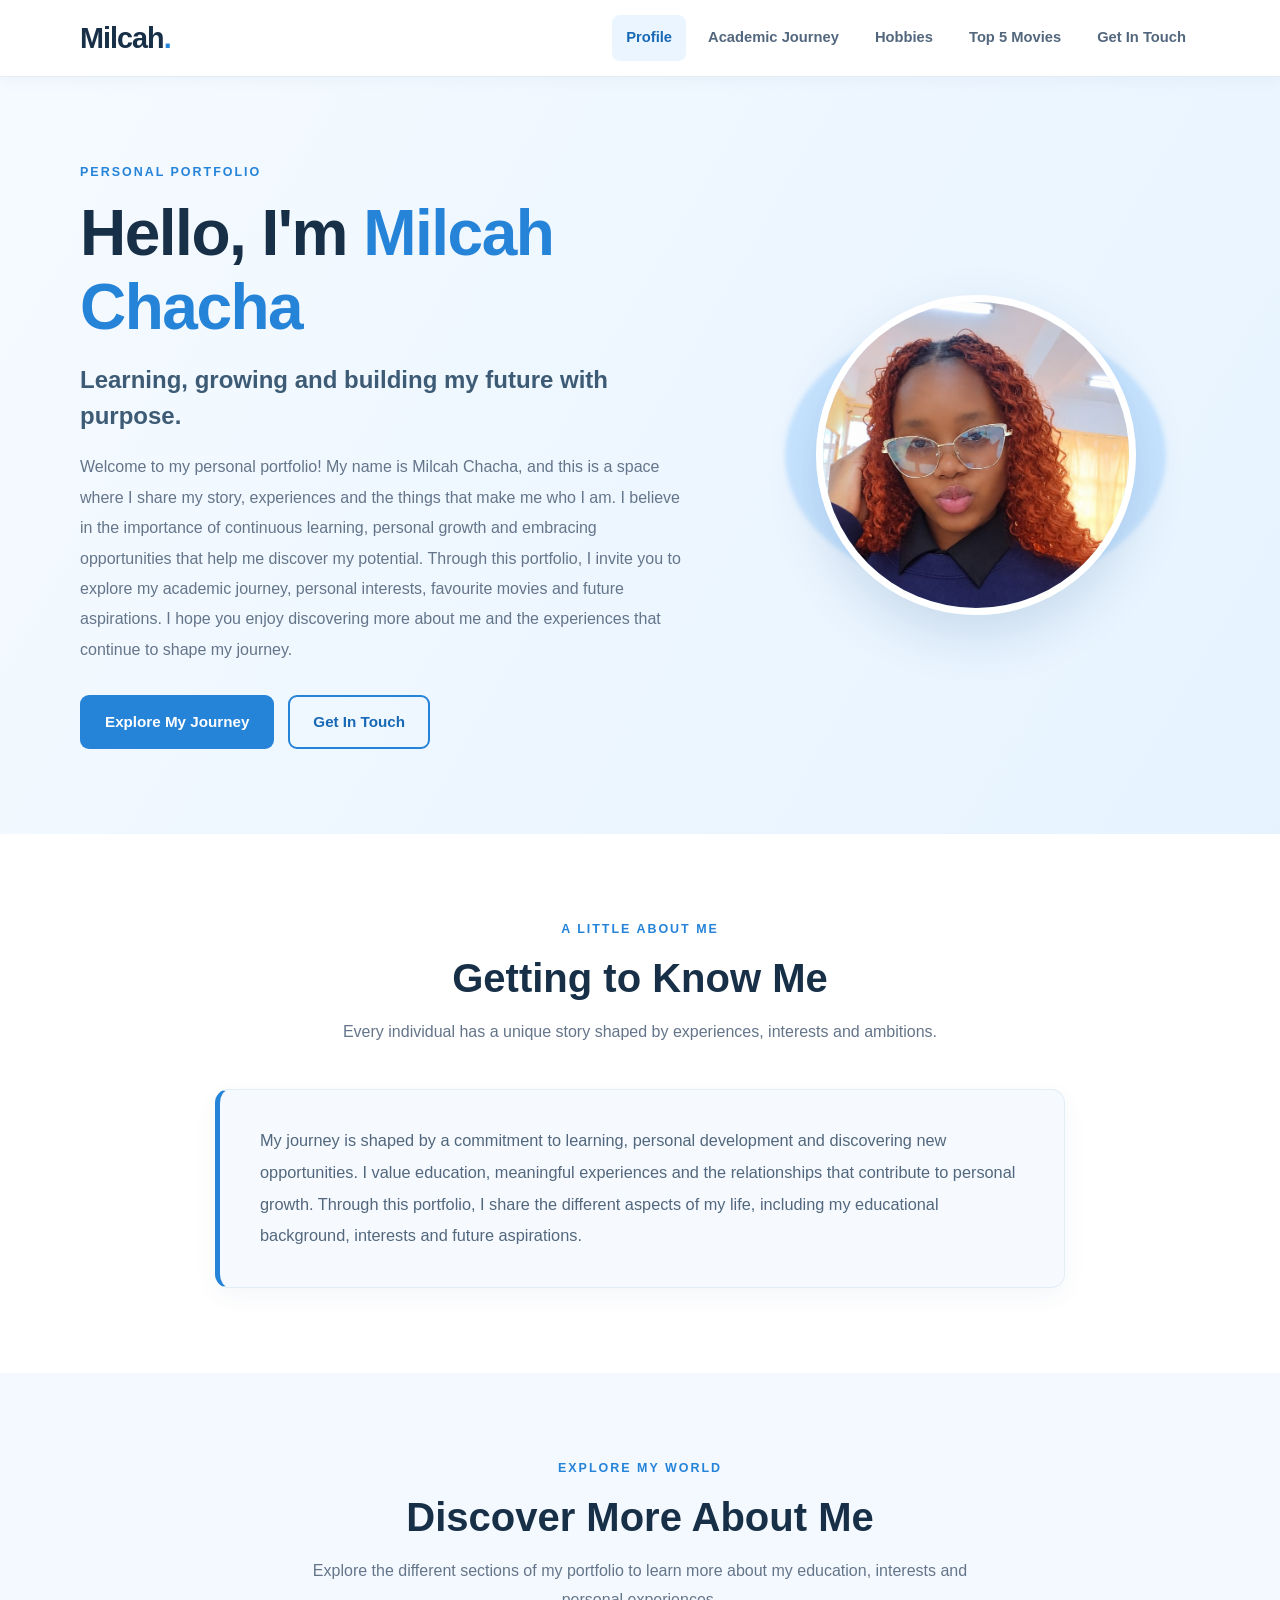
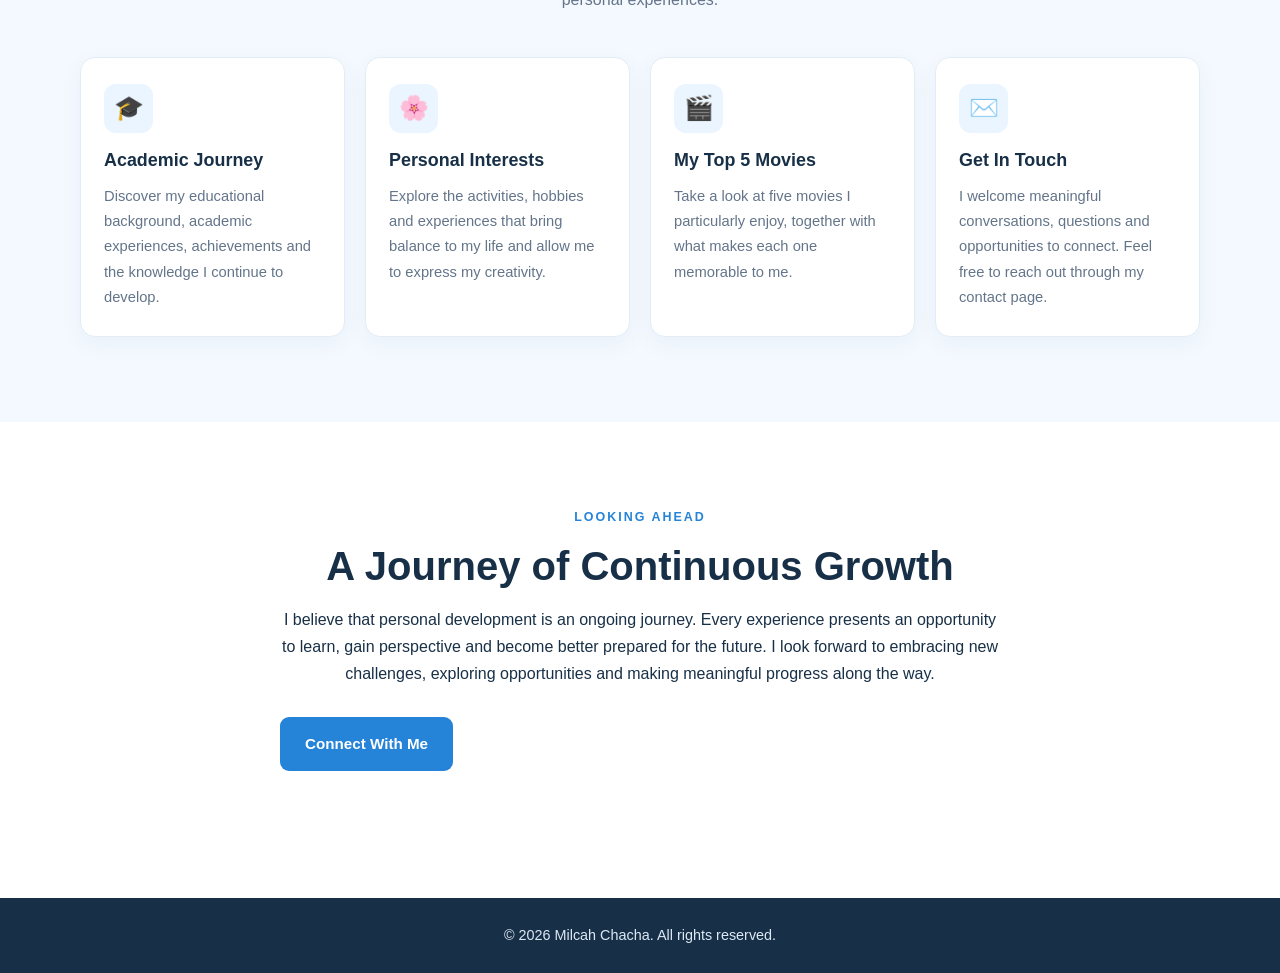
==== commit 8ca0306d: "Update profile navigation link" ====
--- a/frontend/index.html
+++ b/frontend/index.html
@@ -44,9 +44,10 @@
 
             <ul class="nav-links" id="nav-links">
 
+                <!-- PROFILE - FIRST NAVIGATION LINK -->
                 <li>
                     <a href="./index.html" class="active" aria-current="page">
-                        Home
+                        Profile
                     </a>
                 </li>
 
@@ -70,7 +71,7 @@
 
                 <li>
                     <a href="./contact.html">
-                        Contact
+                        Get In Touch
                     </a>
                 </li>
 
--- a/frontend/assets/css/style.css
+++ b/frontend/assets/css/style.css
@@ -1497,4 +1497,5 @@
     .movies-feature-caption span {
         font-size: 0.85rem;
     }
-}+}
+
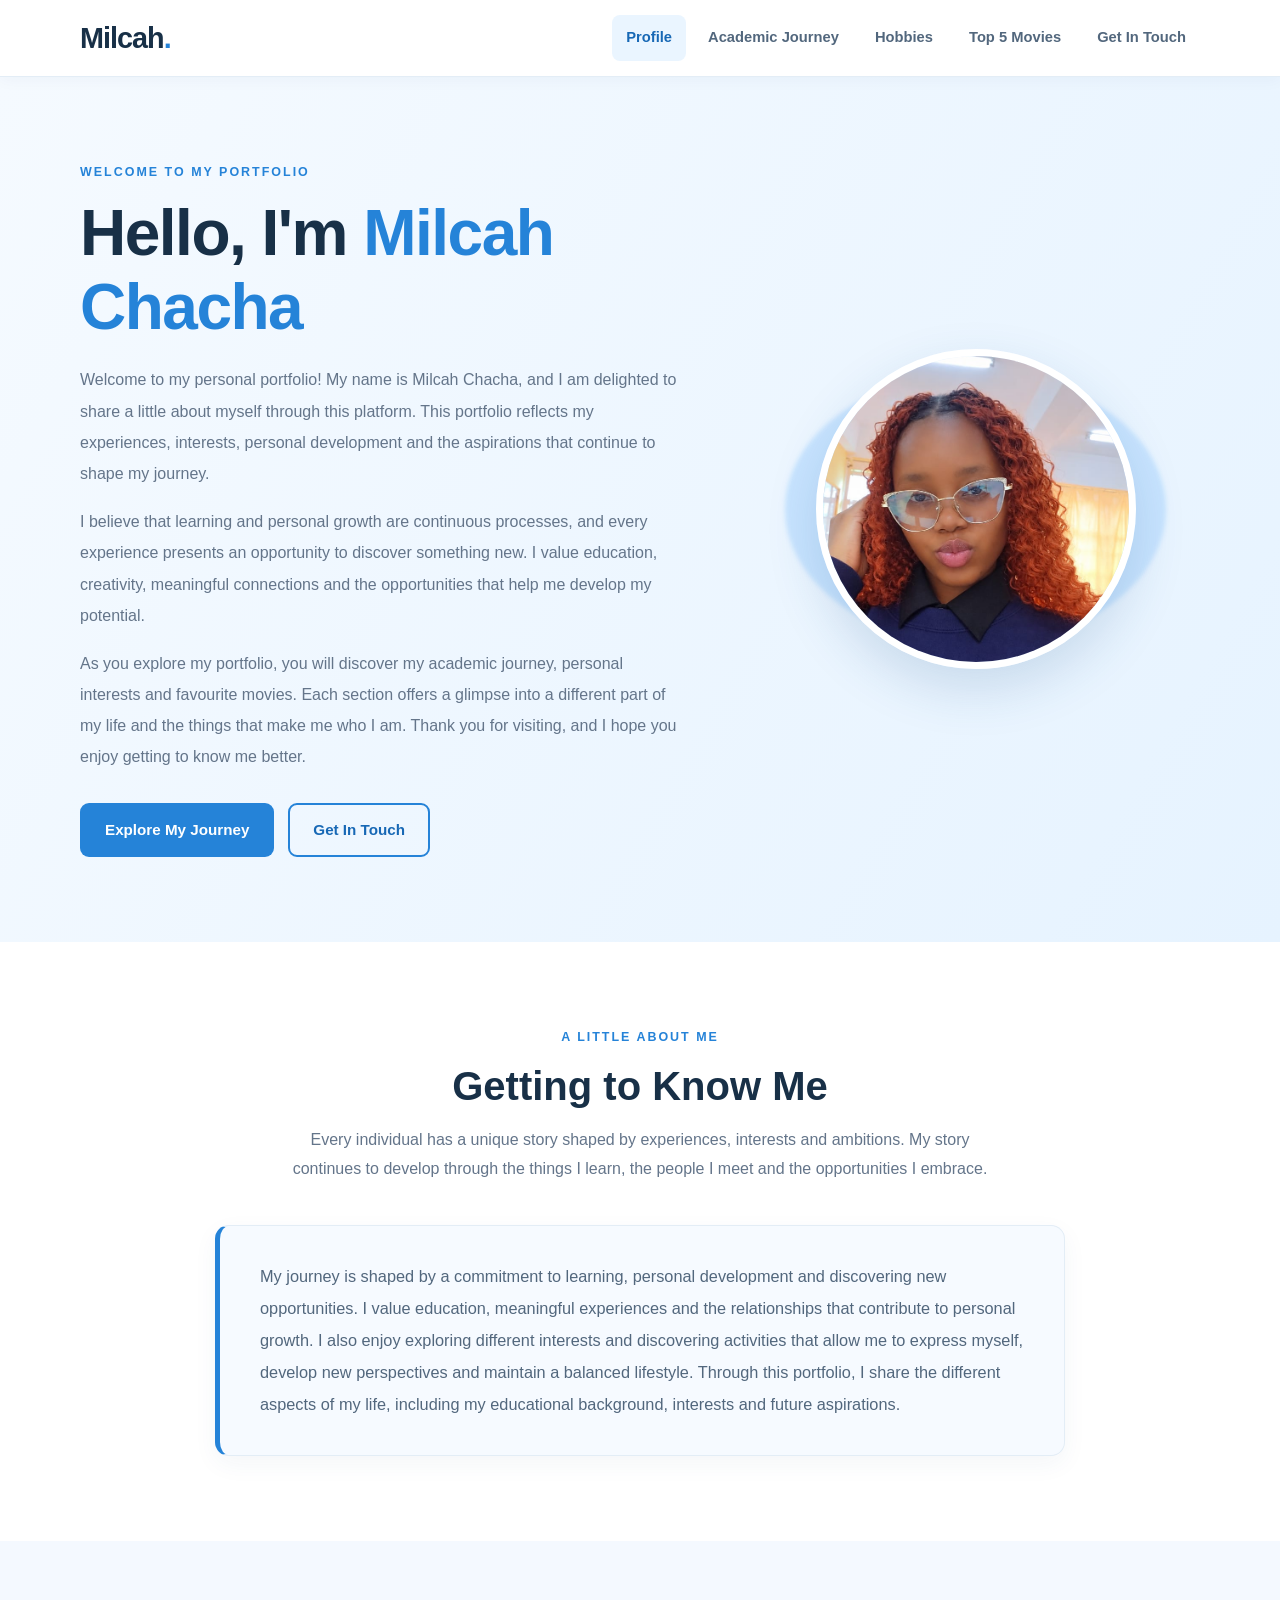
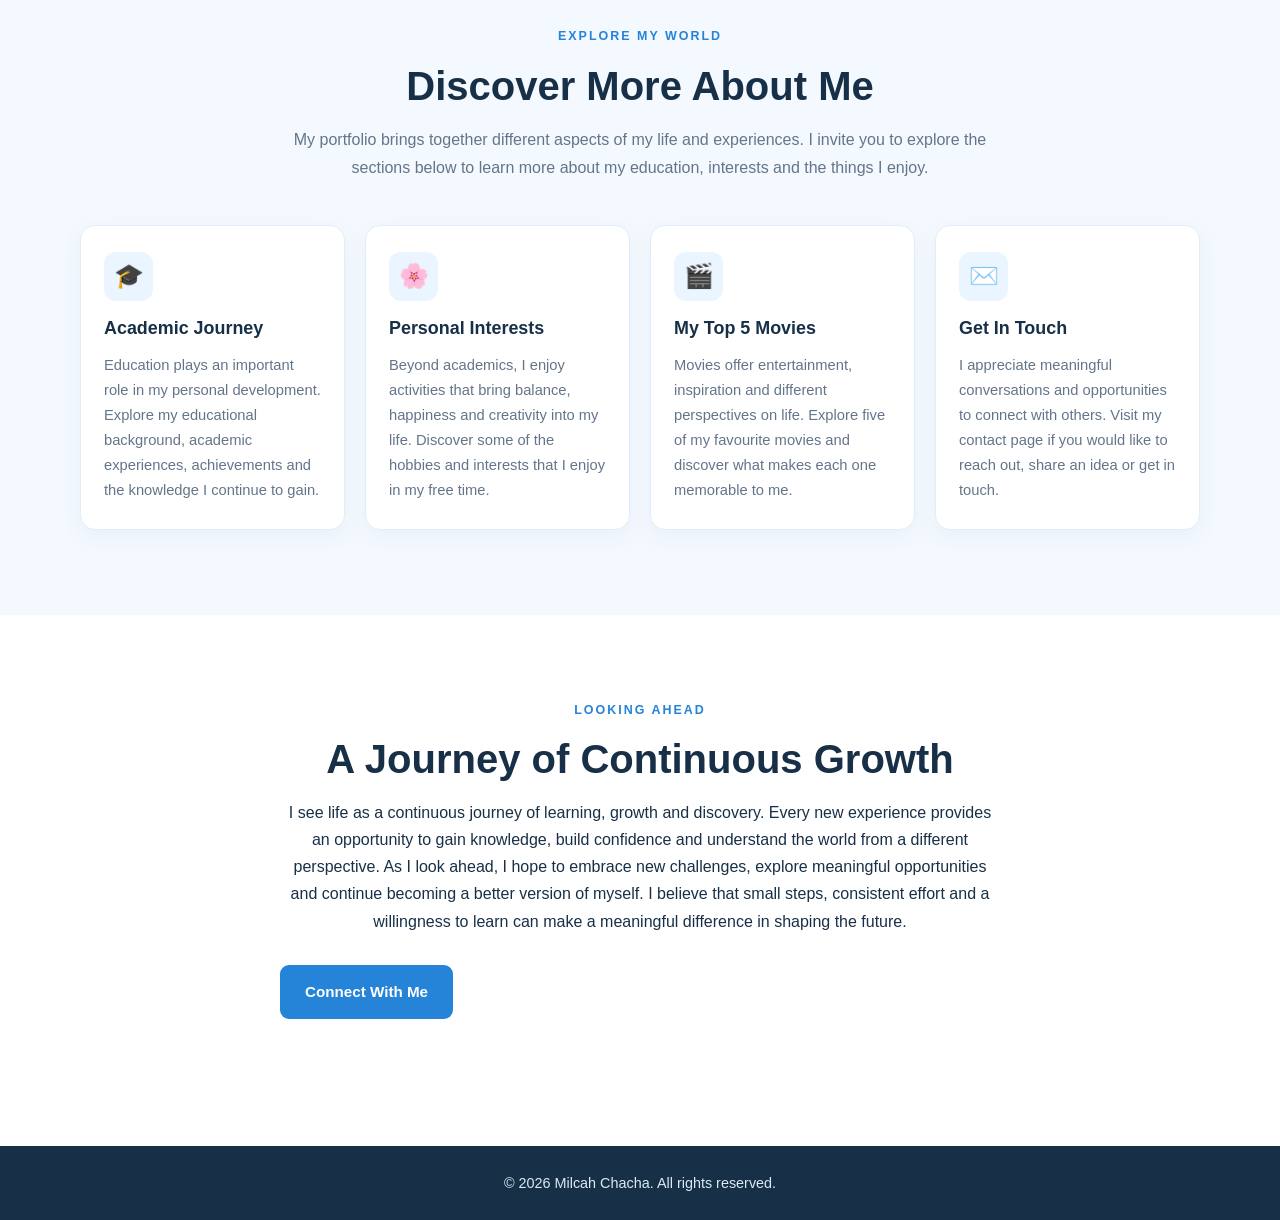
==== commit 28e9f2f3: "Improve homepage prose layout and responsive styling" ====
--- a/frontend/index.html
+++ b/frontend/index.html
@@ -44,7 +44,6 @@
 
             <ul class="nav-links" id="nav-links">
 
-                <!-- PROFILE - FIRST NAVIGATION LINK -->
                 <li>
                     <a href="./index.html" class="active" aria-current="page">
                         Profile
@@ -97,7 +96,7 @@
                 <div class="hero-text">
 
                     <p class="eyebrow">
-                        PERSONAL PORTFOLIO
+                        WELCOME TO MY PORTFOLIO
                     </p>
 
                     <h1>
@@ -105,22 +104,36 @@
                         <span id="profile-name">Milcah Chacha</span>
                     </h1>
 
-                    <h2 id="profile-headline">
-                        Learning, growing and building my future with purpose.
-                    </h2>
-
-                    <p id="profile-bio">
-                        Welcome to my personal portfolio! My name is Milcah
-                        Chacha, and this is a space where I share my story,
-                        experiences and the things that make me who I am.
-                        I believe in the importance of continuous learning,
-                        personal growth and embracing opportunities that
-                        help me discover my potential. Through this portfolio,
-                        I invite you to explore my academic journey, personal
-                        interests, favourite movies and future aspirations.
-                        I hope you enjoy discovering more about me and the
-                        experiences that continue to shape my journey.
-                    </p>
+                    <div class="hero-description" id="profile-bio">
+
+                        <p>
+                            Welcome to my personal portfolio! My name is
+                            Milcah Chacha, and I am delighted to share a
+                            little about myself through this platform.
+                            This portfolio reflects my experiences,
+                            interests, personal development and the
+                            aspirations that continue to shape my journey.
+                        </p>
+
+                        <p>
+                            I believe that learning and personal growth
+                            are continuous processes, and every experience
+                            presents an opportunity to discover something
+                            new. I value education, creativity, meaningful
+                            connections and the opportunities that help
+                            me develop my potential.
+                        </p>
+
+                        <p>
+                            As you explore my portfolio, you will discover
+                            my academic journey, personal interests and
+                            favourite movies. Each section offers a glimpse
+                            into a different part of my life and the things
+                            that make me who I am. Thank you for visiting,
+                            and I hope you enjoy getting to know me better.
+                        </p>
+
+                    </div>
 
                     <div class="hero-buttons">
 
@@ -173,7 +186,9 @@
 
                     <p>
                         Every individual has a unique story shaped by
-                        experiences, interests and ambitions.
+                        experiences, interests and ambitions. My story
+                        continues to develop through the things I learn,
+                        the people I meet and the opportunities I embrace.
                     </p>
 
                 </div>
@@ -186,9 +201,13 @@
                         personal development and discovering new opportunities.
                         I value education, meaningful experiences and the
                         relationships that contribute to personal growth.
-                        Through this portfolio, I share the different aspects
-                        of my life, including my educational background,
-                        interests and future aspirations.
+                        I also enjoy exploring different interests and
+                        discovering activities that allow me to express
+                        myself, develop new perspectives and maintain a
+                        balanced lifestyle. Through this portfolio, I share
+                        the different aspects of my life, including my
+                        educational background, interests and future
+                        aspirations.
                     </p>
 
                 </div>
@@ -217,9 +236,10 @@
                     </h2>
 
                     <p>
-                        Explore the different sections of my portfolio to
-                        learn more about my education, interests and personal
-                        experiences.
+                        My portfolio brings together different aspects
+                        of my life and experiences. I invite you to explore
+                        the sections below to learn more about my education,
+                        interests and the things I enjoy.
                     </p>
 
                 </div>
@@ -234,9 +254,10 @@
                         <h3>Academic Journey</h3>
 
                         <p>
-                            Discover my educational background, academic
-                            experiences, achievements and the knowledge I
-                            continue to develop.
+                            Education plays an important role in my personal
+                            development. Explore my educational background,
+                            academic experiences, achievements and the
+                            knowledge I continue to gain.
                         </p>
 
                     </a>
@@ -249,9 +270,10 @@
                         <h3>Personal Interests</h3>
 
                         <p>
-                            Explore the activities, hobbies and experiences
-                            that bring balance to my life and allow me to
-                            express my creativity.
+                            Beyond academics, I enjoy activities that bring
+                            balance, happiness and creativity into my life.
+                            Discover some of the hobbies and interests that
+                            I enjoy in my free time.
                         </p>
 
                     </a>
@@ -264,8 +286,10 @@
                         <h3>My Top 5 Movies</h3>
 
                         <p>
-                            Take a look at five movies I particularly enjoy,
-                            together with what makes each one memorable to me.
+                            Movies offer entertainment, inspiration and
+                            different perspectives on life. Explore five
+                            of my favourite movies and discover what makes
+                            each one memorable to me.
                         </p>
 
                     </a>
@@ -278,9 +302,10 @@
                         <h3>Get In Touch</h3>
 
                         <p>
-                            I welcome meaningful conversations, questions and
-                            opportunities to connect. Feel free to reach out
-                            through my contact page.
+                            I appreciate meaningful conversations and
+                            opportunities to connect with others. Visit
+                            my contact page if you would like to reach out,
+                            share an idea or get in touch.
                         </p>
 
                     </a>
@@ -311,12 +336,16 @@
                     </h2>
 
                     <p>
-                        I believe that personal development is an ongoing
-                        journey. Every experience presents an opportunity
-                        to learn, gain perspective and become better prepared
-                        for the future. I look forward to embracing new
-                        challenges, exploring opportunities and making
-                        meaningful progress along the way.
+                        I see life as a continuous journey of learning,
+                        growth and discovery. Every new experience provides
+                        an opportunity to gain knowledge, build confidence
+                        and understand the world from a different
+                        perspective. As I look ahead, I hope to embrace
+                        new challenges, explore meaningful opportunities
+                        and continue becoming a better version of myself.
+                        I believe that small steps, consistent effort and
+                        a willingness to learn can make a meaningful
+                        difference in shaping the future.
                     </p>
 
                     <div class="hero-buttons">
--- a/frontend/assets/css/style.css
+++ b/frontend/assets/css/style.css
@@ -177,8 +177,16 @@
 .nav-links {
     list-style: none;
     display: flex;
+    flex-direction: row;
     align-items: center;
+    justify-content: flex-start;
     gap: 8px;
+    margin-left: auto;
+    padding: 0;
+}
+
+.nav-links li {
+    order: 0;
 }
 
 .nav-links a {
@@ -289,6 +297,27 @@
     color: var(--primary);
 }
 
+/* Homepage prose introduction */
+
+.hero-description {
+    max-width: 650px;
+    margin: 20px 0;
+}
+
+.hero-description p {
+    color: var(--text-muted);
+    font-size: 1rem;
+    line-height: 1.95;
+    margin-bottom: 17px;
+    text-align: left;
+}
+
+.hero-description p:last-child {
+    margin-bottom: 0;
+}
+
+/* Compatibility with other pages or older hero markup */
+
 .hero-text h2 {
     color: #3d5b75;
     font-size: clamp(1.15rem, 2vw, 1.5rem);
@@ -327,8 +356,6 @@
     background: #c8e4ff;
     filter: blur(2px);
 }
-
-/* CIRCULAR PROFILE PICTURE */
 
 .hero-image img {
     position: relative;
@@ -1090,295 +1117,8 @@
 
 
 /* =====================================================
-   13. TABLET RESPONSIVENESS
-   ===================================================== */
-
-@media (max-width: 1000px) {
-
-    .feature-grid {
-        grid-template-columns: repeat(2, 1fr);
-    }
-
-    .hobbies-grid,
-    .movies-grid {
-        grid-template-columns: repeat(2, minmax(0, 1fr));
-    }
-
-    .hero-content {
-        gap: 35px;
-    }
-
-    .hero-image img {
-        width: 300px;
-        height: 300px;
-    }
-
-    .nav-links {
-        gap: 2px;
-    }
-
-    .nav-links a {
-        padding: 9px 10px;
-        font-size: 0.86rem;
-    }
-
-}
-
-
-/* =====================================================
-   14. MOBILE NAVIGATION
-   ===================================================== */
-
-@media (max-width: 760px) {
-
-    .navbar {
-        position: relative;
-        min-height: 68px;
-    }
-
-    .menu-toggle {
-        display: flex;
-    }
-
-    .nav-links {
-        display: none;
-        position: absolute;
-        top: calc(100% + 1px);
-        left: 0;
-        right: 0;
-        flex-direction: column;
-        align-items: stretch;
-        gap: 5px;
-        padding: 15px;
-        background: var(--white);
-        border: 1px solid var(--border);
-        border-radius: 0 0 12px 12px;
-        box-shadow: 0 12px 25px rgba(20, 60, 100, 0.1);
-    }
-
-    .nav-links.show {
-        display: flex;
-    }
-
-    .nav-links a {
-        padding: 12px 15px;
-        font-size: 0.95rem;
-    }
-
-    .hero {
-        padding: 65px 0;
-    }
-
-    .hero-content {
-        grid-template-columns: 1fr;
-        text-align: center;
-        gap: 40px;
-    }
-
-    .hero-text {
-        margin: 0 auto;
-    }
-
-    .hero-text > p:not(.eyebrow) {
-        margin: 0 auto;
-    }
-
-    .hero-buttons {
-        justify-content: center;
-    }
-
-    .hero-image img {
-        width: 290px;
-        height: 290px;
-    }
-
-    .section-padding {
-        padding: 65px 0;
-    }
-
-    .academic-grid {
-        grid-template-columns: repeat(2, 1fr);
-    }
-
-    .education-card {
-        align-items: flex-start;
-    }
-
-    .education-image-wrapper {
-        width: 200px;
-        min-width: 200px;
-        height: 160px;
-    }
-
-    .contact-layout {
-        grid-template-columns: 1fr;
-    }
-
-    .movies-heading {
-        align-items: flex-start;
-        flex-direction: column;
-    }
-
-}
-
-
-/* =====================================================
-   15. SMALL MOBILE DEVICES
-   ===================================================== */
-
-@media (max-width: 550px) {
-
-    .container {
-        width: min(100% - 30px, 1120px);
-    }
-
-    .logo {
-        font-size: 1.6rem;
-    }
-
-    .hero {
-        padding: 55px 0;
-    }
-
-    .hero-text h1 {
-        font-size: 2.5rem;
-    }
-
-    .hero-text h2 {
-        font-size: 1.15rem;
-    }
-
-    .hero-buttons {
-        flex-direction: column;
-        align-items: stretch;
-    }
-
-    .hero-buttons .btn {
-        width: 100%;
-    }
-
-    .hero-image img {
-        width: 270px;
-        height: 270px;
-    }
-
-    .about-card {
-        padding: 25px 22px;
-    }
-
-    .feature-grid,
-    .hobbies-grid,
-    .movies-grid,
-    .academic-grid {
-        grid-template-columns: 1fr;
-    }
-
-    .feature-card {
-        min-height: 170px;
-    }
-
-    .academic-hero,
-    .movies-hero,
-    .contact-hero {
-        padding: 65px 15px;
-    }
-
-    .education-card {
-        flex-direction: column;
-        padding: 20px;
-    }
-
-    .education-image-wrapper {
-        width: 100%;
-        min-width: 0;
-        height: 210px;
-    }
-
-    .education-content {
-        width: 100%;
-    }
-
-    .hobby-visual {
-        height: 230px;
-    }
-
-    .movie-poster-wrapper {
-        height: 390px;
-    }
-
-    .contact-information,
-    .contact-form-card {
-        padding: 23px;
-    }
-
-    .contact-information h2,
-    .contact-form-heading h2 {
-        font-size: 1.45rem;
-    }
-
-}
-
-
-/* =====================================================
-   16. VERY SMALL SCREENS
-   ===================================================== */
-
-@media (max-width: 360px) {
-
-    .container {
-        width: calc(100% - 24px);
-    }
-
-    .hero-text h1 {
-        font-size: 2.15rem;
-    }
-
-    .hero-image img {
-        width: 245px;
-        height: 245px;
-    }
-
-    .movie-poster-wrapper {
-        height: 320px;
-    }
-
-    .academic-hero h1,
-    .movies-hero h1,
-    .contact-hero h1 {
-        font-size: 2rem;
-    }
-
-    .about-card {
-        padding: 20px;
-    }
-
-}
-
-
-/* =====================================================
-   17. ACCESSIBILITY AND REDUCED MOTION
-   ===================================================== */
-
-:focus-visible {
-    outline: 3px solid rgba(37, 131, 216, 0.55);
-    outline-offset: 3px;
-}
-
-@media (prefers-reduced-motion: reduce) {
-
-    *,
-    *::before,
-    *::after {
-        scroll-behavior: auto !important;
-        transition-duration: 0.01ms !important;
-        animation-duration: 0.01ms !important;
-        animation-iteration-count: 1 !important;
-    }
-
-}
-/* =========================================
-   CONTACT PAGE IMAGE
-========================================= */
+   13. CONTACT PAGE IMAGE
+   ===================================================== */
 
 .contact-image {
     width: 100%;
@@ -1403,16 +1143,10 @@
     transform: scale(1.04);
 }
 
-/* Mobile responsiveness */
-
-@media (max-width: 550px) {
-    .contact-image img {
-        height: 220px;
-    }
-}
-/* =========================================
-   MOVIES FEATURE IMAGE
-========================================= */
+
+/* =====================================================
+   14. MOVIES FEATURE IMAGE
+   ===================================================== */
 
 .movies-feature-section {
     padding: 45px 0 20px;
@@ -1470,17 +1204,335 @@
     line-height: 1.7;
 }
 
-/* TABLET */
+
+/* =====================================================
+   15. TABLET RESPONSIVENESS
+   ===================================================== */
+
+@media (max-width: 1000px) {
+
+    .feature-grid {
+        grid-template-columns: repeat(2, 1fr);
+    }
+
+    .hobbies-grid,
+    .movies-grid {
+        grid-template-columns: repeat(2, minmax(0, 1fr));
+    }
+
+    .hero-content {
+        gap: 35px;
+    }
+
+    .hero-image img {
+        width: 300px;
+        height: 300px;
+    }
+
+    .nav-links {
+        gap: 2px;
+    }
+
+    .nav-links a {
+        padding: 9px 10px;
+        font-size: 0.86rem;
+    }
+}
+
+
+/* =====================================================
+   16. MOBILE NAVIGATION AND HOMEPAGE
+   ===================================================== */
 
 @media (max-width: 760px) {
+
+    /* Keep the mobile header above the page without
+       allowing it to cover the homepage content. */
+
+    .site-header {
+        position: relative;
+        top: auto;
+        z-index: 1000;
+    }
+
+    .navbar {
+        position: relative;
+        min-height: 68px;
+        width: 100%;
+    }
+
+    .menu-toggle {
+        display: flex;
+    }
+
+    /* Mobile navigation stays hidden until clicked. */
+
+    .nav-links {
+        display: none;
+        position: absolute;
+        top: 100%;
+        left: 0;
+        right: 0;
+        z-index: 1001;
+
+        flex-direction: column;
+        align-items: stretch;
+        justify-content: flex-start;
+        gap: 5px;
+
+        margin: 0;
+        padding: 15px;
+
+        background: var(--white);
+        border: 1px solid var(--border);
+        border-radius: 0 0 12px 12px;
+        box-shadow: 0 12px 25px rgba(20, 60, 100, 0.1);
+    }
+
+    .nav-links li {
+        display: block;
+        width: 100%;
+        order: 0;
+    }
+
+    .nav-links.show {
+        display: flex;
+    }
+
+    .nav-links a {
+        width: 100%;
+        padding: 12px 15px;
+        font-size: 0.95rem;
+    }
+
+    /* Homepage hero layout */
+
+    .hero {
+        padding: 45px 0 60px;
+    }
+
+    .hero-content {
+        display: flex;
+        flex-direction: column;
+        align-items: center;
+        text-align: center;
+        gap: 25px;
+    }
+
+    /* Profile image appears before the introduction. */
+
+    .hero-image {
+        order: -1;
+        width: 100%;
+        display: flex;
+        justify-content: center;
+        align-items: center;
+        margin: 0 auto;
+    }
+
+    .hero-image::before {
+        width: 230px;
+        height: 230px;
+    }
+
+    .hero-image img {
+        width: 230px;
+        height: 230px;
+        max-width: 80%;
+        object-fit: cover;
+        object-position: center 35%;
+        margin: 0 auto;
+    }
+
+    /* Prose introduction appears below the picture. */
+
+    .hero-text {
+        order: 1;
+        width: 100%;
+        max-width: 650px;
+        margin: 0 auto;
+        text-align: center;
+    }
+
+    .hero-text h1 {
+        font-size: clamp(2.2rem, 8vw, 3rem);
+        margin-top: 10px;
+    }
+
+    .hero-text h2 {
+        font-size: 1.15rem;
+    }
+
+    .hero-description {
+        width: 100%;
+        margin: 20px auto;
+    }
+
+    .hero-description p {
+        text-align: center;
+        font-size: 0.98rem;
+        line-height: 1.85;
+        margin-bottom: 16px;
+    }
+
+    .hero-text > p:not(.eyebrow) {
+        margin: 0 auto;
+        text-align: center;
+    }
+
+    .hero-buttons {
+        justify-content: center;
+    }
+
+    .section-padding {
+        padding: 65px 0;
+    }
+
+    .academic-grid {
+        grid-template-columns: repeat(2, 1fr);
+    }
+
+    .education-card {
+        align-items: flex-start;
+    }
+
+    .education-image-wrapper {
+        width: 200px;
+        min-width: 200px;
+        height: 160px;
+    }
+
+    .contact-layout {
+        grid-template-columns: 1fr;
+    }
+
+    .movies-heading {
+        align-items: flex-start;
+        flex-direction: column;
+    }
+
     .movies-feature-image {
         height: 340px;
     }
 }
 
-/* MOBILE */
+
+/* =====================================================
+   17. SMALL MOBILE DEVICES
+   ===================================================== */
 
 @media (max-width: 550px) {
+
+    .container {
+        width: min(100% - 30px, 1120px);
+    }
+
+    .logo {
+        font-size: 1.6rem;
+    }
+
+    .hero {
+        padding: 35px 0 50px;
+    }
+
+    .hero-content {
+        gap: 22px;
+    }
+
+    .hero-image img {
+        width: 210px;
+        height: 210px;
+    }
+
+    .hero-image::before {
+        width: 210px;
+        height: 210px;
+    }
+
+    .hero-text h1 {
+        font-size: 2.35rem;
+    }
+
+    .hero-text h2 {
+        font-size: 1.1rem;
+    }
+
+    .hero-description p {
+        font-size: 0.95rem;
+        line-height: 1.85;
+    }
+
+    .hero-text > p:not(.eyebrow) {
+        font-size: 0.95rem;
+    }
+
+    .hero-buttons {
+        flex-direction: column;
+        align-items: stretch;
+    }
+
+    .hero-buttons .btn {
+        width: 100%;
+    }
+
+    .about-card {
+        padding: 25px 22px;
+    }
+
+    .feature-grid,
+    .hobbies-grid,
+    .movies-grid,
+    .academic-grid {
+        grid-template-columns: 1fr;
+    }
+
+    .feature-card {
+        min-height: 170px;
+    }
+
+    .academic-hero,
+    .movies-hero,
+    .contact-hero {
+        padding: 65px 15px;
+    }
+
+    .education-card {
+        flex-direction: column;
+        padding: 20px;
+    }
+
+    .education-image-wrapper {
+        width: 100%;
+        min-width: 0;
+        height: 210px;
+    }
+
+    .education-content {
+        width: 100%;
+    }
+
+    .hobby-visual {
+        height: 230px;
+    }
+
+    .movie-poster-wrapper {
+        height: 390px;
+    }
+
+    .contact-information,
+    .contact-form-card {
+        padding: 23px;
+    }
+
+    .contact-information h2,
+    .contact-form-heading h2 {
+        font-size: 1.45rem;
+    }
+
+    .contact-image img {
+        height: 220px;
+    }
+
     .movies-feature-section {
         padding: 30px 0 10px;
     }
@@ -1499,3 +1551,64 @@
     }
 }
 
+
+/* =====================================================
+   18. VERY SMALL SCREENS
+   ===================================================== */
+
+@media (max-width: 360px) {
+
+    .container {
+        width: calc(100% - 24px);
+    }
+
+    .hero-text h1 {
+        font-size: 2.15rem;
+    }
+
+    .hero-image img {
+        width: 190px;
+        height: 190px;
+    }
+
+    .hero-image::before {
+        width: 190px;
+        height: 190px;
+    }
+
+    .movie-poster-wrapper {
+        height: 320px;
+    }
+
+    .academic-hero h1,
+    .movies-hero h1,
+    .contact-hero h1 {
+        font-size: 2rem;
+    }
+
+    .about-card {
+        padding: 20px;
+    }
+}
+
+
+/* =====================================================
+   19. ACCESSIBILITY AND REDUCED MOTION
+   ===================================================== */
+
+:focus-visible {
+    outline: 3px solid rgba(37, 131, 216, 0.55);
+    outline-offset: 3px;
+}
+
+@media (prefers-reduced-motion: reduce) {
+
+    *,
+    *::before,
+    *::after {
+        scroll-behavior: auto !important;
+        transition-duration: 0.01ms !important;
+        animation-duration: 0.01ms !important;
+        animation-iteration-count: 1 !important;
+    }
+}
